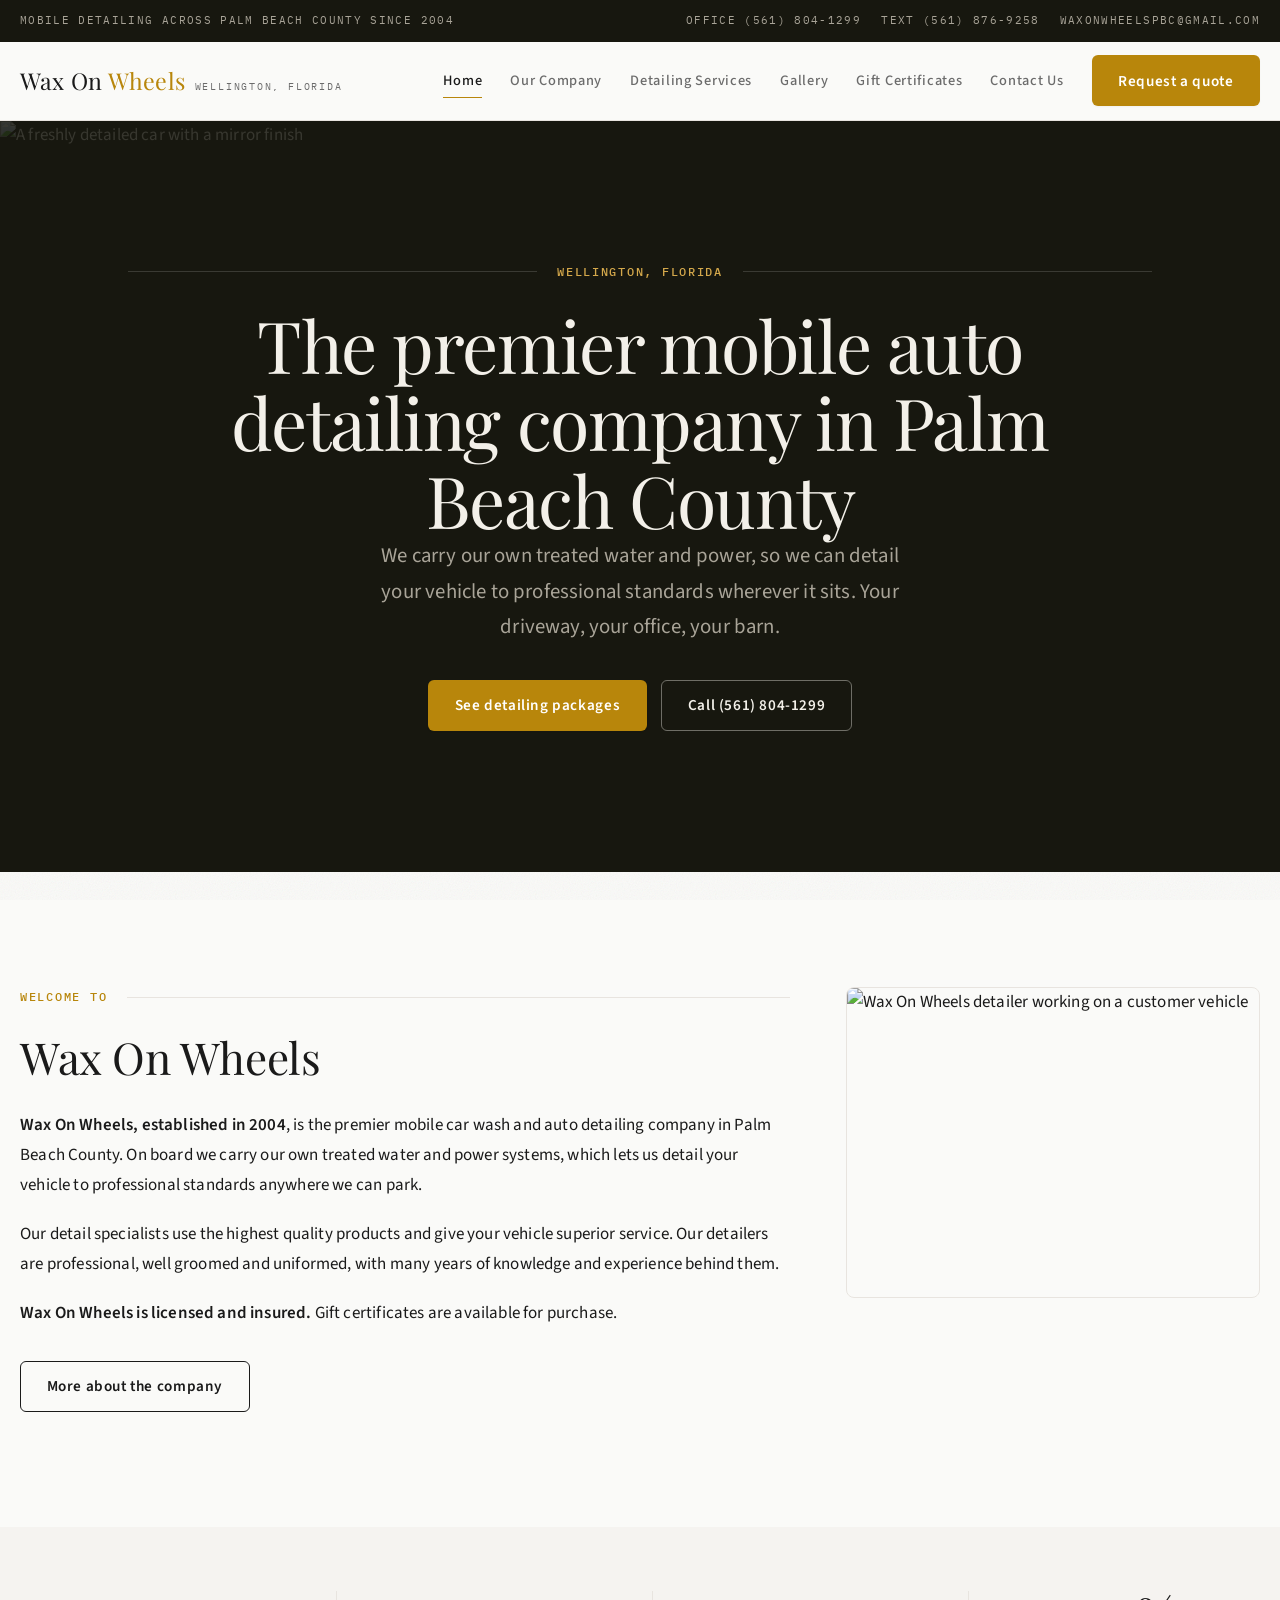
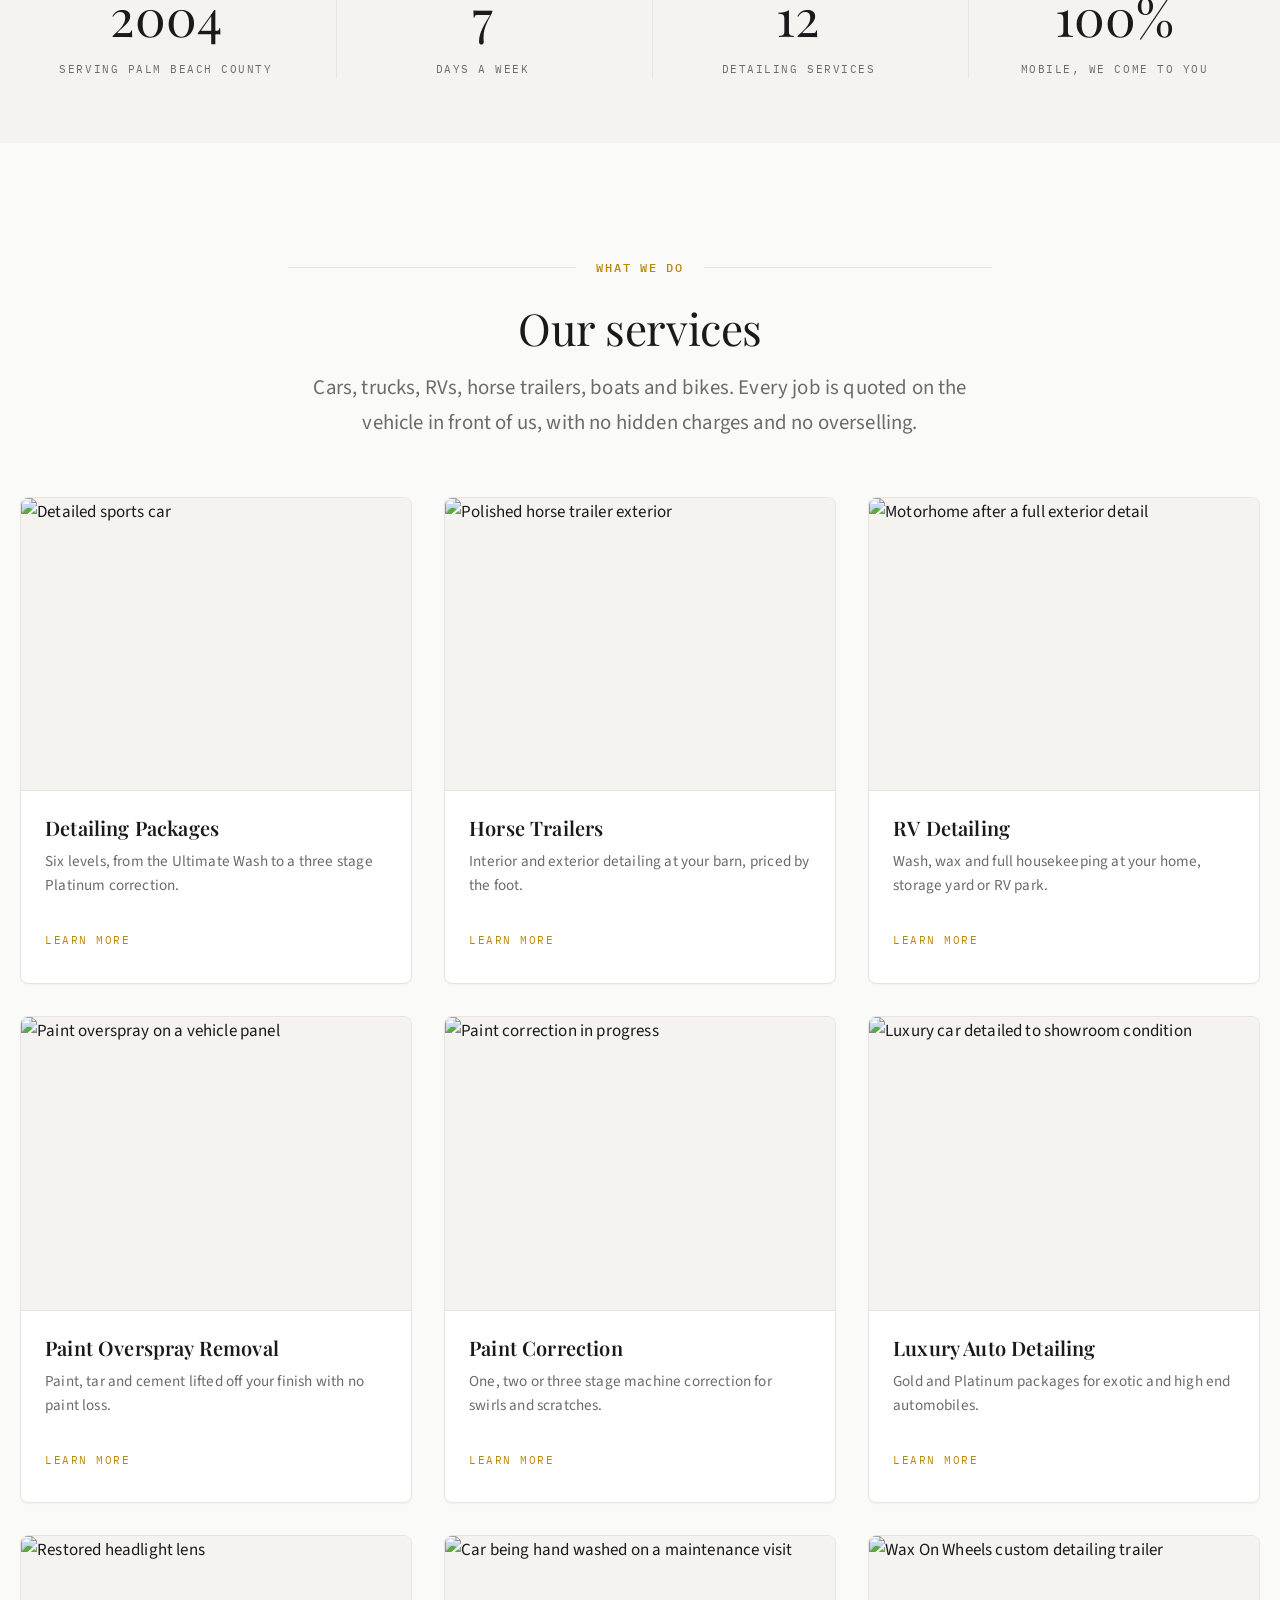
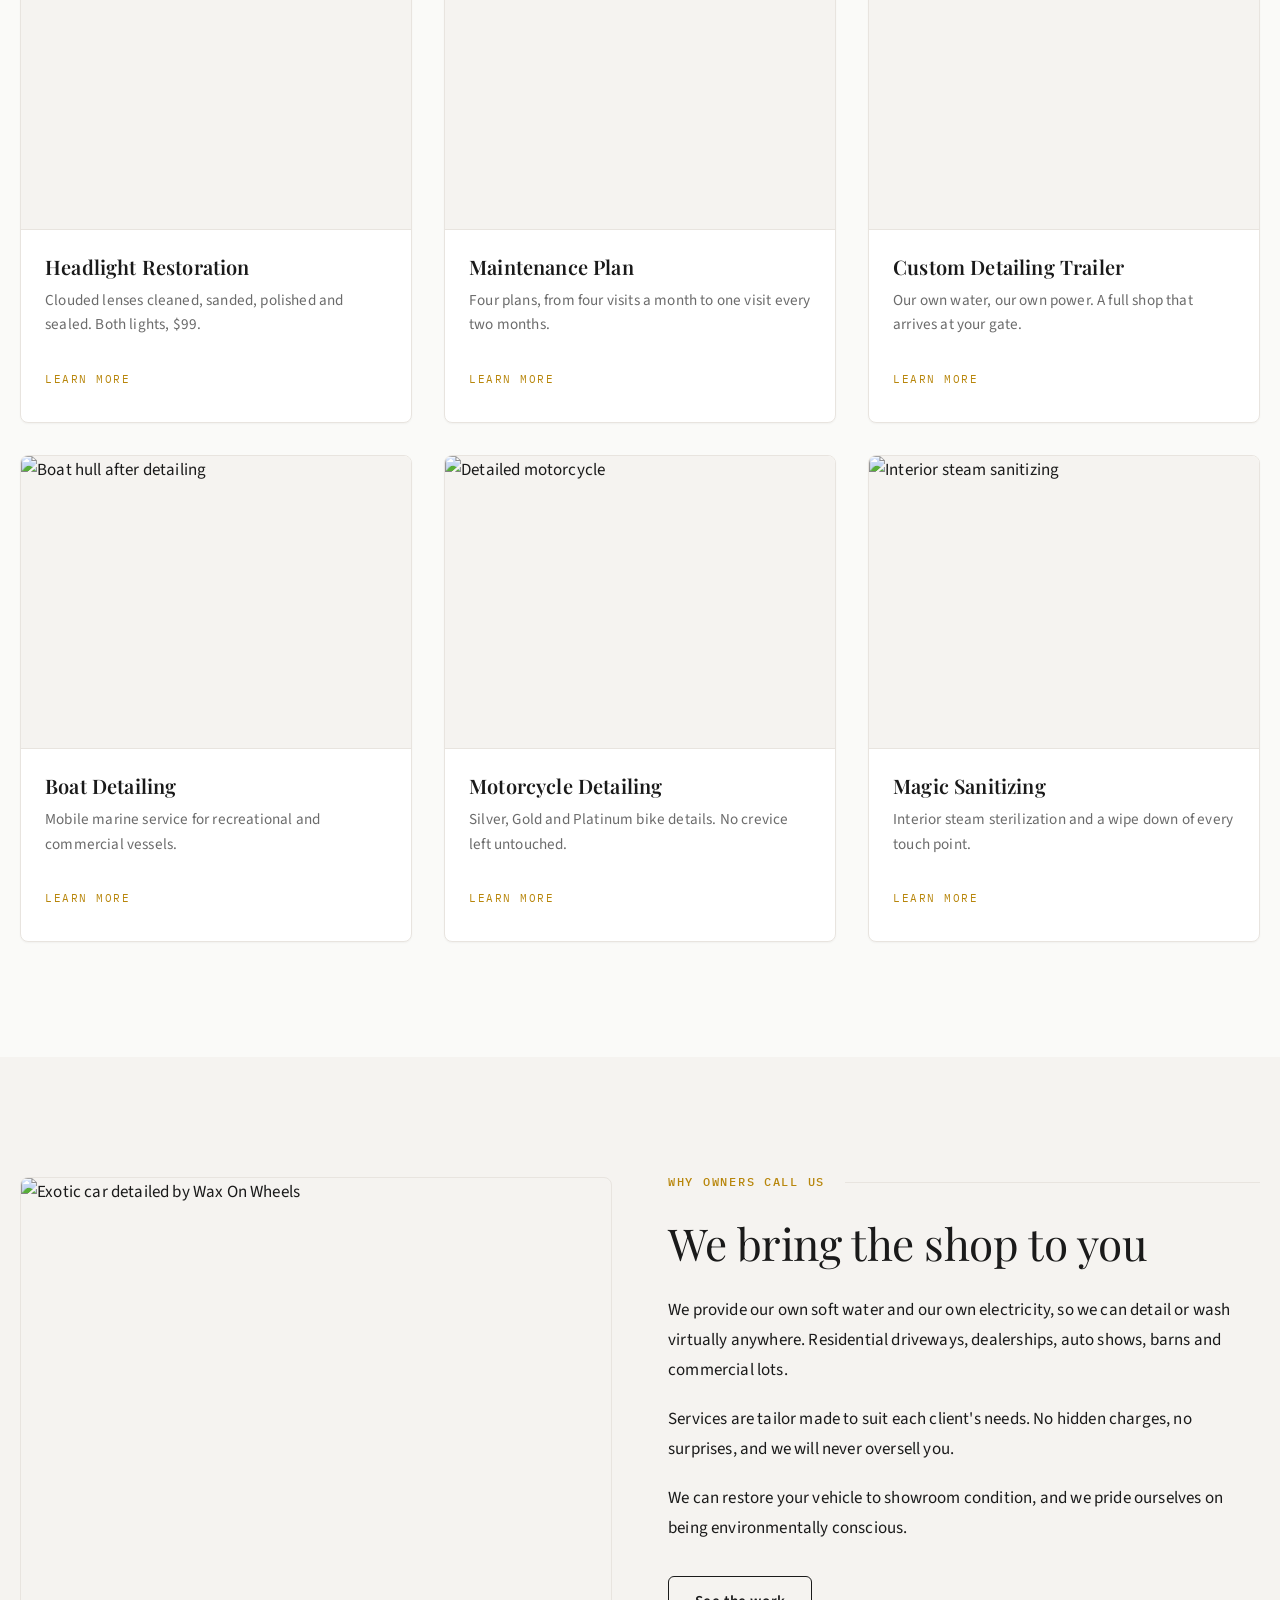
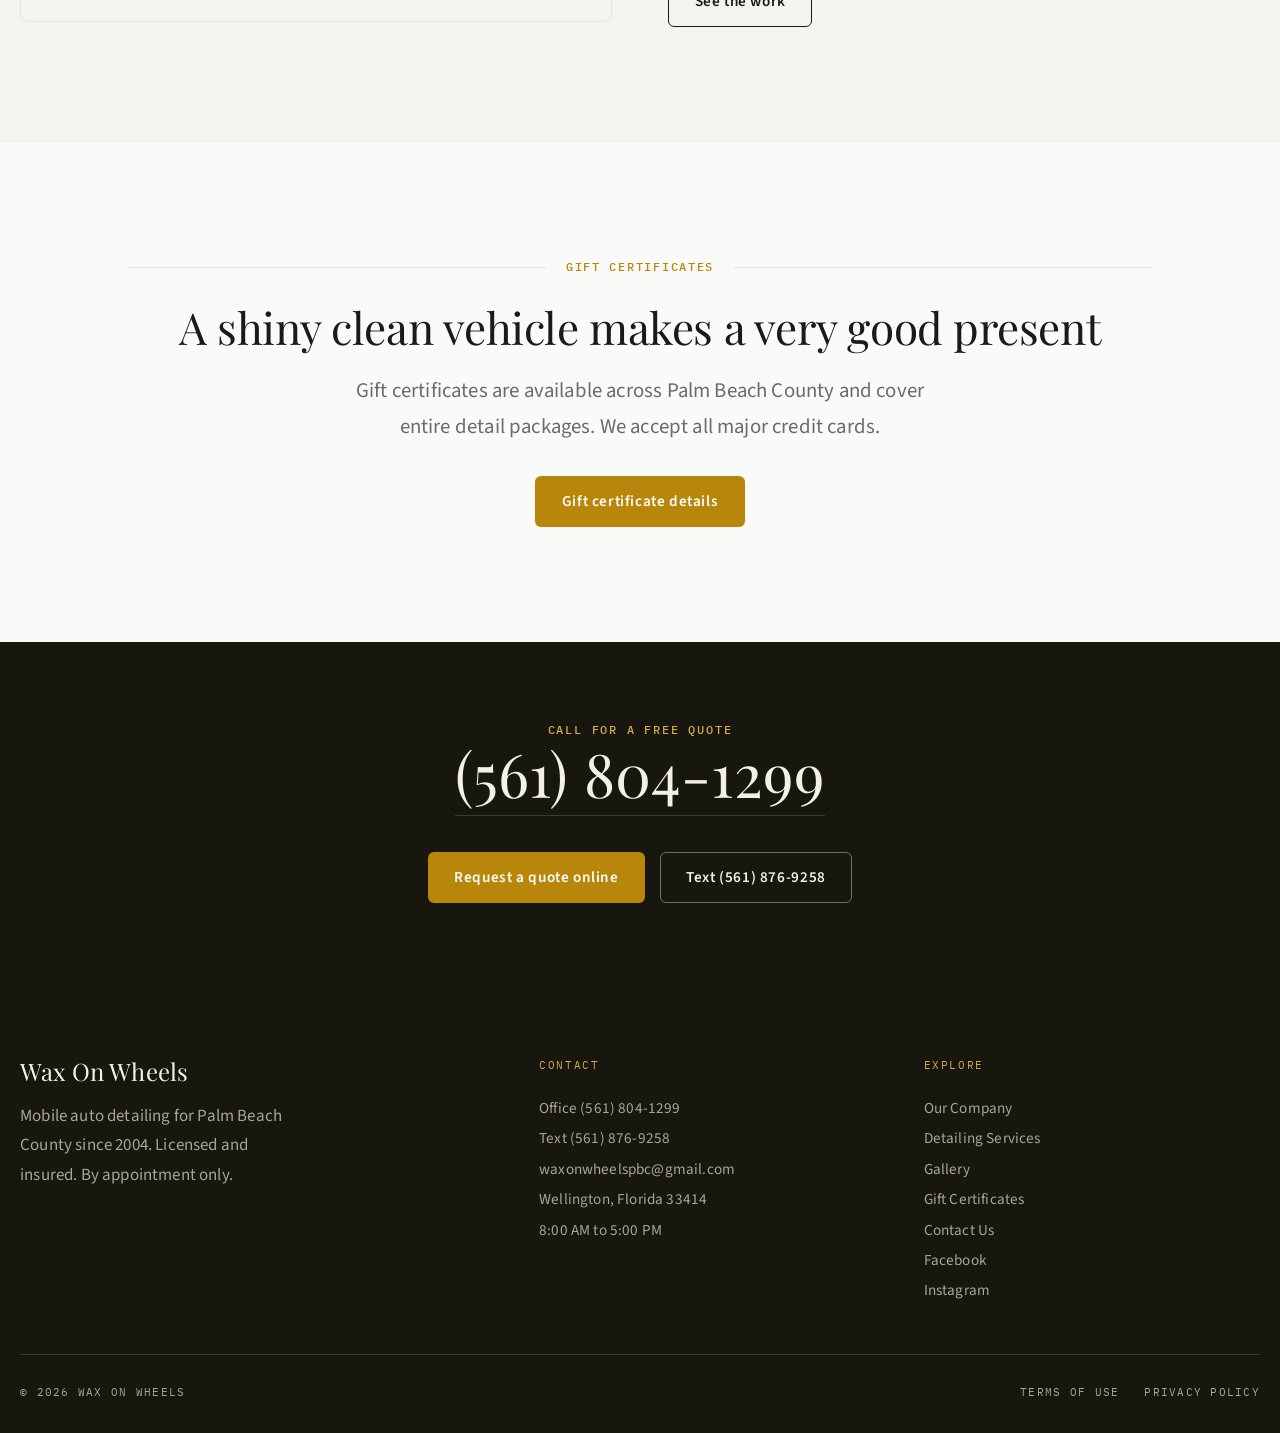
==== index.html @ 084dde91 "Add Wax On Wheels site and GitHub Pages deployment Unpack the six-page static site and wire it up to" ====
<!DOCTYPE html>
<html lang="en">
<head>
<meta charset="utf-8">
<meta name="viewport" content="width=device-width, initial-scale=1, viewport-fit=cover">
<meta name="theme-color" content="#17170F">
<title>Wax On Wheels — Mobile Auto Detailing in Palm Beach County</title>
<meta name="description" content="Wax On Wheels is the premier mobile car wash and auto detailing company in Palm Beach County. We come to your home, office or barn in Wellington, Lake Worth, West Palm Beach and Boynton Beach. Licensed and insured since 2004.">
<meta property="og:title" content="Wax On Wheels — Mobile Auto Detailing in Palm Beach County">
<meta property="og:description" content="Wax On Wheels is the premier mobile car wash and auto detailing company in Palm Beach County. We come to your home, office or barn in Wellington, Lake Worth, West Palm Beach and Boynton Beach. Licensed and insured since 2004.">
<meta property="og:type" content="website">
<link rel="preconnect" href="https://fonts.googleapis.com">
<link rel="preconnect" href="https://fonts.gstatic.com" crossorigin>
<link href="https://fonts.googleapis.com/css2?family=Playfair+Display:wght@400;500;600&family=Source+Sans+3:wght@400;500;600&family=IBM+Plex+Mono:wght@400;500&display=swap" rel="stylesheet">
<link rel="stylesheet" href="assets/styles.css">
</head>
<body>

<a class="skip-link" href="#main-content">Skip to content</a>

<div class="topbar">
  <div class="shell-wide topbar__inner">
    <span class="topbar__tag">Mobile detailing across Palm Beach County since 2004</span>
    <div class="topbar__group">
      <a href="tel:5618041299">Office (561) 804-1299</a>
      <a href="tel:5618769258">Text (561) 876-9258</a>
      <a class="topbar__email" href="mailto:waxonwheelspbc@gmail.com">waxonwheelspbc@gmail.com</a>
    </div>
  </div>
</div>

<header class="masthead">
  <div class="shell-wide masthead__inner">
    <a class="wordmark" href="index.html">
      <span class="wordmark__name">Wax On <span class="wordmark__mark">Wheels</span></span>
      <span class="wordmark__since">Wellington, Florida</span>
    </a>

    <nav class="nav" aria-label="Main">
      <ul class="nav__list" id="primary-nav" data-open="false">
        <li class="nav__item" data-open="false">
          <a class="nav__link" href="index.html" aria-current="page">Home</a>
        </li>
        <li class="nav__item" data-open="false">
          <a class="nav__link" href="our-company.html">Our Company</a>
        </li>
        <li class="nav__item" data-open="false">
          <a class="nav__link" href="detailing-services.html">Detailing Services</a>
          <button class="nav__expand" type="button" aria-expanded="false" aria-label="Show Detailing Services links"></button>
          <ul class="nav__panel">
            <li><a href="detailing-services.html#packages">Detailing Packages</a></li>
            <li><a href="detailing-services.html#overspray">Paint Overspray Removal</a></li>
            <li><a href="detailing-services.html#paint-correction">Paint Correction</a></li>
            <li><a href="detailing-services.html#rv">RV Detailing</a></li>
            <li><a href="detailing-services.html#horse-trailers">Horse Trailers</a></li>
            <li><a href="detailing-services.html#headlights">Headlight Restoration</a></li>
            <li><a href="detailing-services.html#luxury">Luxury Auto Detailing</a></li>
            <li><a href="detailing-services.html#maintenance">Maintenance Plan</a></li>
            <li><a href="detailing-services.html#trailer">Custom Detailing Trailer</a></li>
            <li><a href="detailing-services.html#boats">Boat Detailing</a></li>
            <li><a href="detailing-services.html#motorcycles">Motorcycle Detailing</a></li>
            <li><a href="detailing-services.html#sanitizing">Magic Sanitizing</a></li>
          </ul>
        </li>
        <li class="nav__item" data-open="false">
          <a class="nav__link" href="gallery.html">Gallery</a>
          <button class="nav__expand" type="button" aria-expanded="false" aria-label="Show Gallery links"></button>
          <ul class="nav__panel">
            <li><a href="gallery.html#main">Main Gallery</a></li>
            <li><a href="gallery.html#before-after">Before and After</a></li>
          </ul>
        </li>
        <li class="nav__item" data-open="false">
          <a class="nav__link" href="gift-certificates.html">Gift Certificates</a>
        </li>
        <li class="nav__item" data-open="false">
          <a class="nav__link" href="contact.html">Contact Us</a>
        </li>
        <li class="nav__item nav__item--cta">
          <a class="btn btn--primary" href="contact.html">Request a quote</a>
        </li>
      </ul>
      <a class="btn btn--primary nav__quote" href="contact.html">Request a quote</a>
      <a class="btn btn--primary nav__call" href="tel:5618041299">Call</a>
    </nav>

    <button class="nav-toggle" type="button" aria-expanded="false" aria-controls="primary-nav" aria-label="Open menu"><span></span></button>
  </div>
</header>

<main id="main-content">


  <!-- Hero ---------------------------------------------------------------- -->
  <section class="hero">
    <div class="hero__media">
      <img src="https://waxonwheels.com/wp-content/uploads/2019/11/header.jpg" alt="A freshly detailed car with a mirror finish" width="1600" height="465">
    </div>
    <div class="shell hero__inner">
      <div class="rule-label"><span>Wellington, Florida</span></div>
      <h1>The premier mobile auto detailing company in Palm Beach County</h1>
      <p class="lede">We carry our own treated water and power, so we can detail your vehicle to professional standards wherever it sits. Your driveway, your office, your barn.</p>
      <div class="btn-row">
        <a class="btn btn--primary" href="detailing-services.html">See detailing packages</a>
        <a class="btn btn--on-ink" href="tel:5618041299">Call (561) 804-1299</a>
      </div>
    </div>
  </section>

  <!-- Welcome ------------------------------------------------------------- -->
  <section class="section">
    <div class="shell-wide">
      <div class="grid grid--split">
        <div>
          <div class="rule-label rule-label--start"><span>Welcome to</span></div>
          <h2>Wax On Wheels</h2>
          <div class="stack" style="margin-top:1.75rem;">
            <p><strong>Wax On Wheels, established in 2004</strong>, is the premier mobile car wash and auto detailing company in Palm Beach County. On board we carry our own treated water and power systems, which lets us detail your vehicle to professional standards anywhere we can park.</p>
            <p>Our detail specialists use the highest quality products and give your vehicle superior service. Our detailers are professional, well groomed and uniformed, with many years of knowledge and experience behind them.</p>
            <p><strong>Wax On Wheels is licensed and insured.</strong> Gift certificates are available for purchase.</p>
          </div>
          <div class="btn-row" style="margin-top:2rem;">
            <a class="btn btn--outline" href="our-company.html">More about the company</a>
          </div>
        </div>
        <div class="service__figure">
          <img src="https://waxonwheels.com/wp-content/uploads/2019/11/Layer-29.jpg" alt="Wax On Wheels detailer working on a customer vehicle" loading="lazy">
        </div>
      </div>
    </div>
  </section>

  <!-- Stats --------------------------------------------------------------- -->
  <section class="section--tight section--muted" style="padding-block:clamp(2.75rem,5vw,4rem);">
    <div class="shell-wide">
      <div class="stats">
        <div class="stat">
          <span class="stat__figure">2004</span>
          <span class="stat__label">Serving Palm Beach County</span>
        </div>
        <div class="stat">
          <span class="stat__figure">7</span>
          <span class="stat__label">Days a week</span>
        </div>
        <div class="stat">
          <span class="stat__figure">12</span>
          <span class="stat__label">Detailing services</span>
        </div>
        <div class="stat">
          <span class="stat__figure">100%</span>
          <span class="stat__label">Mobile, we come to you</span>
        </div>
      </div>
    </div>
  </section>

  <!-- Services ------------------------------------------------------------ -->
  <section class="section">
    <div class="shell-wide">
      <div class="center" style="max-width:44rem;margin-inline:auto;">
        <div class="rule-label"><span>What we do</span></div>
        <h2>Our services</h2>
        <p class="lede" style="margin-top:1rem;">Cars, trucks, RVs, horse trailers, boats and bikes. Every job is quoted on the vehicle in front of us, with no hidden charges and no overselling.</p>
      </div>

      <div class="grid grid--3" style="margin-top:3.5rem;">

        <a class="tile" href="detailing-services.html#packages">
          <div class="tile__figure"><img src="https://waxonwheels.com/wp-content/uploads/2019/11/nicecar.jpg" alt="Detailed sports car" loading="lazy"></div>
          <div class="tile__body">
            <h3 class="tile__title">Detailing Packages</h3>
            <p class="tile__note">Six levels, from the Ultimate Wash to a three stage Platinum correction.</p>
            <span class="tile__more">Learn more</span>
          </div>
        </a>

        <a class="tile" href="detailing-services.html#horse-trailers">
          <div class="tile__figure"><img src="https://waxonwheels.com/wp-content/uploads/2019/11/horse_trailer_exterior.jpg" alt="Polished horse trailer exterior" loading="lazy"></div>
          <div class="tile__body">
            <h3 class="tile__title">Horse Trailers</h3>
            <p class="tile__note">Interior and exterior detailing at your barn, priced by the foot.</p>
            <span class="tile__more">Learn more</span>
          </div>
        </a>

        <a class="tile" href="detailing-services.html#rv">
          <div class="tile__figure"><img src="https://waxonwheels.com/wp-content/uploads/2019/11/rv1.jpg" alt="Motorhome after a full exterior detail" loading="lazy"></div>
          <div class="tile__body">
            <h3 class="tile__title">RV Detailing</h3>
            <p class="tile__note">Wash, wax and full housekeeping at your home, storage yard or RV park.</p>
            <span class="tile__more">Learn more</span>
          </div>
        </a>

        <a class="tile" href="detailing-services.html#overspray">
          <div class="tile__figure"><img src="https://waxonwheels.com/wp-content/uploads/2019/11/painttt.jpg" alt="Paint overspray on a vehicle panel" loading="lazy"></div>
          <div class="tile__body">
            <h3 class="tile__title">Paint Overspray Removal</h3>
            <p class="tile__note">Paint, tar and cement lifted off your finish with no paint loss.</p>
            <span class="tile__more">Learn more</span>
          </div>
        </a>

        <a class="tile" href="detailing-services.html#paint-correction">
          <div class="tile__figure"><img src="https://waxonwheels.com/wp-content/uploads/2020/02/bee.jpg" alt="Paint correction in progress" loading="lazy"></div>
          <div class="tile__body">
            <h3 class="tile__title">Paint Correction</h3>
            <p class="tile__note">One, two or three stage machine correction for swirls and scratches.</p>
            <span class="tile__more">Learn more</span>
          </div>
        </a>

        <a class="tile" href="detailing-services.html#luxury">
          <div class="tile__figure"><img src="https://waxonwheels.com/wp-content/uploads/2020/02/IMG_1647.jpg" alt="Luxury car detailed to showroom condition" loading="lazy"></div>
          <div class="tile__body">
            <h3 class="tile__title">Luxury Auto Detailing</h3>
            <p class="tile__note">Gold and Platinum packages for exotic and high end automobiles.</p>
            <span class="tile__more">Learn more</span>
          </div>
        </a>

        <a class="tile" href="detailing-services.html#headlights">
          <div class="tile__figure"><img src="https://waxonwheels.com/wp-content/uploads/2019/11/shutterstock_1225914733.jpg" alt="Restored headlight lens" loading="lazy"></div>
          <div class="tile__body">
            <h3 class="tile__title">Headlight Restoration</h3>
            <p class="tile__note">Clouded lenses cleaned, sanded, polished and sealed. Both lights, $99.</p>
            <span class="tile__more">Learn more</span>
          </div>
        </a>

        <a class="tile" href="detailing-services.html#maintenance">
          <div class="tile__figure"><img src="https://waxonwheels.com/wp-content/uploads/2019/11/shutterstock_214795564.jpg" alt="Car being hand washed on a maintenance visit" loading="lazy"></div>
          <div class="tile__body">
            <h3 class="tile__title">Maintenance Plan</h3>
            <p class="tile__note">Four plans, from four visits a month to one visit every two months.</p>
            <span class="tile__more">Learn more</span>
          </div>
        </a>

        <a class="tile" href="detailing-services.html#trailer">
          <div class="tile__figure"><img src="https://waxonwheels.com/wp-content/uploads/2020/02/trailer.jpg" alt="Wax On Wheels custom detailing trailer" loading="lazy"></div>
          <div class="tile__body">
            <h3 class="tile__title">Custom Detailing Trailer</h3>
            <p class="tile__note">Our own water, our own power. A full shop that arrives at your gate.</p>
            <span class="tile__more">Learn more</span>
          </div>
        </a>

        <a class="tile" href="detailing-services.html#boats">
          <div class="tile__figure"><img src="https://waxonwheels.com/wp-content/uploads/2020/05/boats-cover.jpg" alt="Boat hull after detailing" loading="lazy"></div>
          <div class="tile__body">
            <h3 class="tile__title">Boat Detailing</h3>
            <p class="tile__note">Mobile marine service for recreational and commercial vessels.</p>
            <span class="tile__more">Learn more</span>
          </div>
        </a>

        <a class="tile" href="detailing-services.html#motorcycles">
          <div class="tile__figure"><img src="https://waxonwheels.com/wp-content/uploads/2020/05/moto-cover.jpg" alt="Detailed motorcycle" loading="lazy"></div>
          <div class="tile__body">
            <h3 class="tile__title">Motorcycle Detailing</h3>
            <p class="tile__note">Silver, Gold and Platinum bike details. No crevice left untouched.</p>
            <span class="tile__more">Learn more</span>
          </div>
        </a>

        <a class="tile" href="detailing-services.html#sanitizing">
          <div class="tile__figure"><img src="https://waxonwheels.com/wp-content/uploads/2020/05/sanitize.jpg" alt="Interior steam sanitizing" loading="lazy"></div>
          <div class="tile__body">
            <h3 class="tile__title">Magic Sanitizing</h3>
            <p class="tile__note">Interior steam sterilization and a wipe down of every touch point.</p>
            <span class="tile__more">Learn more</span>
          </div>
        </a>

      </div>
    </div>
  </section>

  <!-- Difference ---------------------------------------------------------- -->
  <section class="section section--muted">
    <div class="shell-wide">
      <div class="grid grid--split-even">
        <div class="service__figure">
          <img src="https://waxonwheels.com/wp-content/uploads/2019/11/white-lambo1.jpg" alt="Exotic car detailed by Wax On Wheels" loading="lazy">
        </div>
        <div>
          <div class="rule-label rule-label--start"><span>Why owners call us</span></div>
          <h2>We bring the shop to you</h2>
          <div class="stack" style="margin-top:1.75rem;">
            <p>We provide our own soft water and our own electricity, so we can detail or wash virtually anywhere. Residential driveways, dealerships, auto shows, barns and commercial lots.</p>
            <p>Services are tailor made to suit each client's needs. No hidden charges, no surprises, and we will never oversell you.</p>
            <p>We can restore your vehicle to showroom condition, and we pride ourselves on being environmentally conscious.</p>
          </div>
          <div class="btn-row" style="margin-top:2rem;">
            <a class="btn btn--outline" href="gallery.html">See the work</a>
          </div>
        </div>
      </div>
    </div>
  </section>

  <!-- Gift certificates --------------------------------------------------- -->
  <section class="section">
    <div class="shell center">
      <div class="rule-label"><span>Gift certificates</span></div>
      <h2>A shiny clean vehicle makes a very good present</h2>
      <p class="lede measure-center" style="margin-top:1.25rem;">Gift certificates are available across Palm Beach County and cover entire detail packages. We accept all major credit cards.</p>
      <div class="btn-row" style="margin-top:2rem;">
        <a class="btn btn--primary" href="gift-certificates.html">Gift certificate details</a>
      </div>
    </div>
  </section>

  <!-- Call band ----------------------------------------------------------- -->
  <section class="section--tight section--ink">
    <div class="shell callband">
      <p class="eyebrow" style="color:var(--accent-secondary);">Call for a free quote</p>
      <a class="callband__number" href="tel:5618041299">(561) 804-1299</a>
      <div class="btn-row" style="justify-content:center;margin-top:2.25rem;">
        <a class="btn btn--primary" href="contact.html">Request a quote online</a>
        <a class="btn btn--on-ink" href="sms:5618769258">Text (561) 876-9258</a>
      </div>
    </div>
  </section>

</main>

<footer class="footer">
  <div class="shell-wide">
    <div class="footer__grid">
      <div>
        <h3>Wax On Wheels</h3>
        <p style="margin-top:0.9rem;max-width:34ch;">Mobile auto detailing for Palm Beach County since 2004. Licensed and insured. By appointment only.</p>
      </div>
      <div>
        <p class="footer__heading">Contact</p>
        <ul class="footer__list">
          <li><a href="tel:5618041299">Office (561) 804-1299</a></li>
          <li><a href="tel:5618769258">Text (561) 876-9258</a></li>
          <li><a href="mailto:waxonwheelspbc@gmail.com">waxonwheelspbc@gmail.com</a></li>
          <li>Wellington, Florida 33414</li>
          <li>8:00 AM to 5:00 PM</li>
        </ul>
      </div>
      <div>
        <p class="footer__heading">Explore</p>
        <ul class="footer__list">
          <li><a href="our-company.html">Our Company</a></li>
          <li><a href="detailing-services.html">Detailing Services</a></li>
          <li><a href="gallery.html">Gallery</a></li>
          <li><a href="gift-certificates.html">Gift Certificates</a></li>
          <li><a href="contact.html">Contact Us</a></li>
          <li><a href="https://www.facebook.com/WaxOnWheelsPBC">Facebook</a></li>
          <li><a href="https://www.instagram.com/Wax_On_Wheels/">Instagram</a></li>
        </ul>
      </div>
    </div>
    <div class="footer__bottom">
      <span>&copy; 2026 Wax On Wheels</span>
      <span><a href="#">Terms of Use</a> &nbsp; <a href="#">Privacy Policy</a></span>
    </div>
  </div>
</footer>

<!-- Sticky call bar. Phone only, appears once the hero has scrolled past. -->
<div class="callbar" data-visible="false">
  <a class="callbar__action callbar__action--primary" href="tel:5618041299">Call now</a>
  <a class="callbar__action" href="sms:5618769258">Text</a>
  <a class="callbar__action" href="contact.html">Quote</a>
</div>

<script src="assets/site.js"></script>
</body>
</html>
---- assets/styles.css ----
/* ==========================================================================
   Wax On Wheels — Design System
   Editorial serif system. All visual decisions live in the tokens below.
   To rebrand, change the token values only. Nothing else should hardcode color.
   ========================================================================== */

:root {
  /* Surface */
  --background:        #FAFAF8;
  --muted:             #F5F3F0;
  --card:              #FFFFFF;
  --ink:               #17170F;  /* deep surface: hero, footer, quote blocks */
  --ink-soft:          #24241B;

  /* Text */
  --foreground:        #1A1A1A;
  --muted-foreground:  #6B6B6B;
  --on-ink:            #F3F0E9;
  --on-ink-muted:      #A9A498;

  /* Accent — burnished wax gold. Single source of truth for the brand color. */
  --accent:            #B8860B;
  --accent-secondary:  #D4A84B;
  --accent-foreground: #FFFFFF;
  --accent-muted:      rgba(184, 134, 11, 0.06);

  /* Lines */
  --border:            #E8E4DF;
  --border-hover:      #D8D2C9;
  --border-on-ink:     rgba(243, 240, 233, 0.16);

  /* Elevation */
  --shadow-sm: 0 1px 2px rgba(26, 26, 26, 0.04);
  --shadow-md: 0 4px 12px rgba(26, 26, 26, 0.06);
  --shadow-lg: 0 8px 24px rgba(26, 26, 26, 0.08);

  /* Type */
  --font-display: "Playfair Display", Georgia, "Times New Roman", serif;
  --font-body:    "Source Sans 3", system-ui, -apple-system, sans-serif;
  --font-mono:    "IBM Plex Mono", ui-monospace, monospace;

  /* Rhythm */
  --radius:     6px;
  --radius-lg:  8px;
  --shell:      64rem;   /* reading column */
  --shell-wide: 78rem;   /* grids and galleries */
  --section:    clamp(4.5rem, 9vw, 11rem);
}

/* --------------------------------------------------------------------------
   Reset
   -------------------------------------------------------------------------- */

*, *::before, *::after { box-sizing: border-box; }

html { -webkit-text-size-adjust: 100%; scroll-behavior: smooth; }

body {
  margin: 0;
  background: var(--background);
  color: var(--foreground);
  font-family: var(--font-body);
  font-size: 1.0625rem;
  line-height: 1.75;
  letter-spacing: 0.01em;
  -webkit-font-smoothing: antialiased;
  -webkit-tap-highlight-color: rgba(184, 134, 11, 0.15);
  overflow-wrap: break-word;
  overflow-x: hidden;
}

/* Long unbroken strings (emails, phone numbers) must never widen the page. */
h1, h2, h3, h4, p, li, a, td { overflow-wrap: break-word; }

img { max-width: 100%; height: auto; display: block; }
button { font: inherit; color: inherit; }

/* Paper grain — tactile, print-like quality across the whole page. */
body::before {
  content: "";
  position: fixed;
  inset: 0;
  z-index: 0;
  pointer-events: none;
  opacity: 0.28;
  background-image: url("data:image/svg+xml,%3Csvg xmlns='http://www.w3.org/2000/svg' width='180' height='180'%3E%3Cfilter id='n'%3E%3CfeTurbulence type='fractalNoise' baseFrequency='0.85' numOctaves='3'/%3E%3C/filter%3E%3Crect width='180' height='180' filter='url(%23n)' opacity='0.32'/%3E%3C/svg%3E");
}

body > * { position: relative; z-index: 1; }

::selection { background: var(--accent); color: var(--accent-foreground); }

:focus-visible {
  outline: 2px solid var(--accent);
  outline-offset: 3px;
  border-radius: 2px;
}

/* --------------------------------------------------------------------------
   Typography
   -------------------------------------------------------------------------- */

h1, h2, h3, h4 {
  font-family: var(--font-display);
  font-weight: 400;
  margin: 0;
  color: var(--foreground);
}

h1 { font-size: clamp(2.5rem, 5.6vw, 4.5rem); line-height: 1.08; letter-spacing: -0.02em; }
h2 { font-size: clamp(1.9rem, 3.6vw, 2.75rem); line-height: 1.18; letter-spacing: -0.01em; }
h3 { font-size: clamp(1.35rem, 2vw, 1.6rem); line-height: 1.28; }
h4 { font-size: 1.2rem; line-height: 1.3; font-weight: 600; }

p { margin: 0 0 1.15em; }
p:last-child { margin-bottom: 0; }

a { color: var(--accent); text-decoration-thickness: 1px; text-underline-offset: 3px; }
a:hover { color: var(--accent-secondary); }

strong { font-weight: 600; }

.lede {
  font-size: clamp(1.1rem, 1.7vw, 1.3rem);
  line-height: 1.7;
  color: var(--muted-foreground);
}

.eyebrow {
  font-family: var(--font-mono);
  font-size: 0.75rem;
  font-weight: 500;
  letter-spacing: 0.15em;
  text-transform: uppercase;
  color: var(--accent);
  margin: 0;
}

/* Rule-flanked section label. The structural signature of this system. */
.rule-label {
  display: flex;
  align-items: center;
  gap: 1.25rem;
  margin-bottom: 1.5rem;
}
.rule-label::before,
.rule-label::after {
  content: "";
  height: 1px;
  flex: 1;
  background: var(--border);
}
.rule-label span {
  font-family: var(--font-mono);
  font-size: 0.72rem;
  font-weight: 500;
  letter-spacing: 0.15em;
  text-transform: uppercase;
  color: var(--accent);
  white-space: nowrap;
}
.rule-label--start::before { display: none; }

.divider { height: 1px; background: var(--border); border: 0; margin: 0; }

/* --------------------------------------------------------------------------
   Layout
   -------------------------------------------------------------------------- */

.shell { width: min(100% - 2.5rem, var(--shell)); margin-inline: auto; }
.shell-wide { width: min(100% - 2.5rem, var(--shell-wide)); margin-inline: auto; }

.section { padding-block: var(--section); }
.section--tight { padding-block: clamp(3rem, 6vw, 5.5rem); }
.section--muted { background: var(--muted); }
.section--ink { background: var(--ink); color: var(--on-ink); }
.section--ink h2, .section--ink h3 { color: var(--on-ink); }
.section--ink .lede { color: var(--on-ink-muted); }

.center { text-align: center; }
.center .rule-label { justify-content: center; }

.stack > * + * { margin-top: 1.15rem; }
.measure { max-width: 62ch; }
.measure-center { max-width: 62ch; margin-inline: auto; }

/* --------------------------------------------------------------------------
   Buttons
   -------------------------------------------------------------------------- */

.btn {
  display: inline-flex;
  align-items: center;
  justify-content: center;
  min-height: 44px;
  padding: 0.7rem 1.6rem;
  border-radius: var(--radius);
  border: 1px solid transparent;
  font-family: var(--font-body);
  font-size: 0.95rem;
  font-weight: 600;
  letter-spacing: 0.04em;
  text-decoration: none;
  cursor: pointer;
  touch-action: manipulation;
  transition: background-color 200ms ease-out, border-color 200ms ease-out,
              color 200ms ease-out, box-shadow 200ms ease-out, transform 200ms ease-out;
}

.btn--primary {
  background: var(--accent);
  color: var(--accent-foreground);
  box-shadow: var(--shadow-sm);
}
.btn--primary:hover {
  background: var(--accent-secondary);
  color: var(--accent-foreground);
  box-shadow: 0 6px 16px rgba(184, 134, 11, 0.24);
  transform: translateY(-2px);
}
.btn--primary:active { transform: translateY(0); }

.btn--outline {
  background: transparent;
  border-color: var(--foreground);
  color: var(--foreground);
}
.btn--outline:hover {
  background: var(--muted);
  border-color: var(--accent);
  color: var(--accent);
}

.btn--on-ink {
  background: transparent;
  border-color: rgba(243, 240, 233, 0.4);
  color: var(--on-ink);
}
.btn--on-ink:hover {
  background: rgba(243, 240, 233, 0.08);
  border-color: var(--accent-secondary);
  color: var(--accent-secondary);
}

.btn-row { display: flex; flex-wrap: wrap; gap: 0.9rem; }
.center .btn-row { justify-content: center; }

/* --------------------------------------------------------------------------
   Header
   -------------------------------------------------------------------------- */

.topbar {
  background: var(--ink);
  color: var(--on-ink-muted);
  font-family: var(--font-mono);
  font-size: 0.7rem;
  letter-spacing: 0.12em;
  text-transform: uppercase;
}
.topbar__inner {
  display: flex;
  flex-wrap: wrap;
  align-items: center;
  justify-content: space-between;
  gap: 0.75rem 1.5rem;
  padding-block: 0.7rem;
}
.topbar a { color: var(--on-ink-muted); text-decoration: none; }
.topbar a:hover { color: var(--accent-secondary); }
.topbar__group { display: flex; flex-wrap: wrap; gap: 1.25rem; }

.masthead {
  position: sticky;
  top: 0;
  z-index: 60;
  background: rgba(250, 250, 248, 0.94);
  backdrop-filter: saturate(140%) blur(8px);
  border-bottom: 1px solid var(--border);
}
.masthead__inner {
  display: flex;
  align-items: center;
  justify-content: space-between;
  gap: 1.5rem;
  min-height: 78px;
}

.wordmark { display: flex; align-items: baseline; gap: 0.6rem; text-decoration: none; }
.wordmark__name {
  font-family: var(--font-display);
  font-size: clamp(1.15rem, 2vw, 1.45rem);
  letter-spacing: 0.01em;
  color: var(--foreground);
  white-space: nowrap;
}
.wordmark__mark { color: var(--accent); }
.wordmark__since {
  font-family: var(--font-mono);
  font-size: 0.62rem;
  letter-spacing: 0.18em;
  text-transform: uppercase;
  color: var(--muted-foreground);
  white-space: nowrap;
}

.nav { display: flex; align-items: center; gap: 1.75rem; }
.nav__list { display: flex; align-items: center; gap: 1.75rem; list-style: none; margin: 0; padding: 0; }
.nav__link {
  font-size: 0.9rem;
  font-weight: 500;
  letter-spacing: 0.05em;
  color: var(--muted-foreground);
  text-decoration: none;
  padding-block: 0.4rem;
  border-bottom: 1px solid transparent;
  transition: color 200ms ease-out, border-color 200ms ease-out;
  white-space: nowrap;
}
.nav__link:hover { color: var(--foreground); border-bottom-color: var(--accent); }
.nav__link[aria-current="page"] { color: var(--foreground); border-bottom-color: var(--accent); }

.nav__item { position: relative; }
.nav__panel {
  position: absolute;
  top: calc(100% + 0.6rem);
  left: -1rem;
  min-width: 16rem;
  background: var(--card);
  border: 1px solid var(--border);
  border-top: 2px solid var(--accent);
  border-radius: var(--radius-lg);
  box-shadow: var(--shadow-lg);
  padding: 0.65rem;
  list-style: none;
  margin: 0;
  opacity: 0;
  visibility: hidden;
  transform: translateY(-4px);
  transition: opacity 200ms ease-out, transform 200ms ease-out, visibility 200ms;
}
.nav__item:hover .nav__panel,
.nav__item:focus-within .nav__panel {
  opacity: 1;
  visibility: visible;
  transform: translateY(0);
}
.nav__panel a {
  display: block;
  padding: 0.5rem 0.75rem;
  border-radius: var(--radius);
  font-size: 0.9rem;
  color: var(--muted-foreground);
  text-decoration: none;
  transition: background-color 150ms ease-out, color 150ms ease-out;
}
.nav__panel a:hover { background: var(--muted); color: var(--accent); }

.nav-toggle {
  display: none;
  width: 44px;
  height: 44px;
  align-items: center;
  justify-content: center;
  background: transparent;
  border: 1px solid var(--border);
  border-radius: var(--radius);
  cursor: pointer;
  touch-action: manipulation;
}
.nav-toggle span { display: block; width: 18px; height: 1px; background: var(--foreground); position: relative; }
.nav-toggle span::before,
.nav-toggle span::after { content: ""; position: absolute; left: 0; width: 18px; height: 1px; background: var(--foreground); }
.nav-toggle span::before { top: -6px; }
.nav-toggle span::after  { top: 6px; }

/* --------------------------------------------------------------------------
   Hero
   -------------------------------------------------------------------------- */

.hero {
  position: relative;
  background: var(--ink);
  color: var(--on-ink);
  overflow: hidden;
  isolation: isolate;
}
.hero__media {
  position: absolute;
  inset: 0;
  z-index: -2;
}
.hero__media img { width: 100%; height: 100%; object-fit: cover; }
.hero::after {
  content: "";
  position: absolute;
  inset: 0;
  z-index: -1;
  background: linear-gradient(180deg, rgba(23,23,15,0.86) 0%, rgba(23,23,15,0.74) 45%, rgba(23,23,15,0.94) 100%);
}
.hero__inner { padding-block: clamp(5rem, 11vw, 10rem); text-align: center; }
.hero h1 { color: var(--on-ink); max-width: 20ch; margin-inline: auto; }
.hero .lede { color: var(--on-ink-muted); max-width: 56ch; margin-inline: auto; }
.hero .rule-label { justify-content: center; }
.hero .rule-label::before, .hero .rule-label::after { background: var(--border-on-ink); }
.hero .rule-label span { color: var(--accent-secondary); }
.hero .btn-row { justify-content: center; margin-top: 2.25rem; }

.hero--page .hero__inner { padding-block: clamp(3.5rem, 8vw, 6.5rem); }
.hero--page h1 { max-width: 24ch; }

/* Ambient warmth behind light sections */
.glow {
  position: absolute;
  width: 46rem;
  height: 46rem;
  border-radius: 50%;
  background: var(--accent);
  opacity: 0.03;
  filter: blur(90px);
  pointer-events: none;
}

/* --------------------------------------------------------------------------
   Stats
   -------------------------------------------------------------------------- */

.stats {
  display: grid;
  grid-template-columns: repeat(4, 1fr);
  gap: 2rem 1.5rem;
}
.stat { text-align: center; padding-inline: 0.5rem; }
.stat + .stat { border-left: 1px solid var(--border); }
.stat__figure {
  font-family: var(--font-display);
  font-size: clamp(2.25rem, 4vw, 3.25rem);
  line-height: 1;
  color: var(--foreground);
}
.stat__label {
  display: block;
  margin-top: 0.75rem;
  font-family: var(--font-mono);
  font-size: 0.68rem;
  letter-spacing: 0.14em;
  text-transform: uppercase;
  color: var(--muted-foreground);
}

/* --------------------------------------------------------------------------
   Cards & grids
   -------------------------------------------------------------------------- */

.grid { display: grid; gap: 2rem; }
.grid--2 { grid-template-columns: repeat(2, 1fr); }
.grid--3 { grid-template-columns: repeat(3, 1fr); }
.grid--4 { grid-template-columns: repeat(4, 1fr); }
.grid--split { grid-template-columns: 1.3fr 0.7fr; gap: 3.5rem; align-items: start; }
.grid--split-even { grid-template-columns: 1fr 1fr; gap: 3.5rem; align-items: center; }

.card {
  background: var(--card);
  border: 1px solid var(--border);
  border-radius: var(--radius-lg);
  box-shadow: var(--shadow-sm);
  padding: 2rem;
  transition: box-shadow 200ms ease-out, border-color 200ms ease-out, background-color 200ms ease-out;
}
.card--accent-top { border-top: 2px solid var(--accent); }
.card--feature { background: var(--accent-muted); border-top: 2px solid var(--accent); box-shadow: var(--shadow-md); }
.card:hover { box-shadow: var(--shadow-md); border-color: var(--border-hover); }

/* Service tile: image plate + serif title + rule */
.tile {
  display: flex;
  flex-direction: column;
  background: var(--card);
  border: 1px solid var(--border);
  border-radius: var(--radius-lg);
  overflow: hidden;
  text-decoration: none;
  color: inherit;
  box-shadow: var(--shadow-sm);
  transition: box-shadow 200ms ease-out, border-color 200ms ease-out;
}
.tile:hover { box-shadow: var(--shadow-md); border-color: var(--border-hover); color: inherit; }
.tile__figure { aspect-ratio: 4 / 3; overflow: hidden; background: var(--muted); }
.tile__figure img { width: 100%; height: 100%; object-fit: cover; transition: transform 400ms ease-out; }
.tile:hover .tile__figure img { transform: scale(1.03); }
.tile__body { padding: 1.5rem 1.5rem 1.75rem; border-top: 1px solid var(--border); }
.tile__title { font-family: var(--font-display); font-size: 1.25rem; font-weight: 600; line-height: 1.3; }
.tile__note { margin-top: 0.5rem; font-size: 0.95rem; color: var(--muted-foreground); line-height: 1.6; }
.tile__more {
  display: inline-block;
  margin-top: 1rem;
  font-family: var(--font-mono);
  font-size: 0.68rem;
  letter-spacing: 0.14em;
  text-transform: uppercase;
  color: var(--accent);
  border-bottom: 1px solid transparent;
  transition: border-color 200ms ease-out;
}
.tile:hover .tile__more { border-bottom-color: var(--accent); }

/* --------------------------------------------------------------------------
   Price tables
   -------------------------------------------------------------------------- */

.package {
  display: flex;
  flex-direction: column;
  background: var(--card);
  border: 1px solid var(--border);
  border-top: 2px solid var(--border-hover);
  border-radius: var(--radius-lg);
  padding: 2rem 1.9rem 2.1rem;
  box-shadow: var(--shadow-sm);
  transition: box-shadow 200ms ease-out, border-color 200ms ease-out;
}
.package:hover { box-shadow: var(--shadow-md); }
.package--feature { background: var(--accent-muted); border-top-color: var(--accent); box-shadow: var(--shadow-md); }

.package__name {
  font-family: var(--font-display);
  font-size: 1.5rem;
  line-height: 1.2;
}
.package__tag {
  display: block;
  margin-top: 0.45rem;
  font-family: var(--font-mono);
  font-size: 0.68rem;
  letter-spacing: 0.14em;
  text-transform: uppercase;
  color: var(--muted-foreground);
}
.package__list {
  list-style: none;
  margin: 1.5rem 0 0;
  padding: 1.5rem 0 0;
  border-top: 1px solid var(--border);
  font-size: 0.96rem;
  line-height: 1.6;
  color: var(--muted-foreground);
}
.package__list li { position: relative; padding-left: 1.1rem; }
.package__list li + li { margin-top: 0.6rem; }
.package__list li::before {
  content: "";
  position: absolute;
  left: 0;
  top: 0.7em;
  width: 5px;
  height: 1px;
  background: var(--accent);
}
.package__list strong { color: var(--foreground); font-weight: 600; }

.price-rows {
  margin-top: auto;
  padding-top: 1.6rem;
  border-top: 1px solid var(--border);
  display: grid;
  gap: 0.55rem;
}
.price-row {
  display: flex;
  align-items: baseline;
  justify-content: space-between;
  gap: 1rem;
}
.price-row__type {
  font-family: var(--font-mono);
  font-size: 0.68rem;
  letter-spacing: 0.12em;
  text-transform: uppercase;
  color: var(--muted-foreground);
}
.price-row__value {
  font-family: var(--font-display);
  font-size: 1.6rem;
  line-height: 1;
  color: var(--foreground);
}
.price-solo {
  margin-top: auto;
  padding-top: 1.6rem;
  border-top: 1px solid var(--border);
  font-family: var(--font-display);
  font-size: 2.4rem;
  line-height: 1;
  color: var(--foreground);
}
.price-solo small {
  display: block;
  margin-top: 0.55rem;
  font-family: var(--font-mono);
  font-size: 0.68rem;
  letter-spacing: 0.12em;
  text-transform: uppercase;
  color: var(--muted-foreground);
}

.rate-list { list-style: none; margin: 0; padding: 0; }
.rate-list li {
  display: grid;
  grid-template-columns: 1fr auto;
  gap: 0.5rem 2rem;
  align-items: baseline;
  padding: 1.15rem 0;
  border-bottom: 1px solid var(--border);
}
.rate-list li:first-child { border-top: 1px solid var(--border); }
.rate-list__name { font-family: var(--font-display); font-size: 1.15rem; }
.rate-list__desc { grid-column: 1 / -1; font-size: 0.95rem; color: var(--muted-foreground); line-height: 1.6; margin-top: 0.35rem; }
.rate-list__price { font-family: var(--font-display); font-size: 1.35rem; color: var(--accent); white-space: nowrap; }

.note {
  font-family: var(--font-mono);
  font-size: 0.72rem;
  letter-spacing: 0.08em;
  text-transform: uppercase;
  color: var(--muted-foreground);
  line-height: 1.9;
}

/* --------------------------------------------------------------------------
   Service detail blocks
   -------------------------------------------------------------------------- */

.service { scroll-margin-top: 96px; }
.service + .service { margin-top: clamp(3.5rem, 7vw, 6rem); padding-top: clamp(3.5rem, 7vw, 6rem); border-top: 1px solid var(--border); }
.service__head { margin-bottom: 2.25rem; }
.service__figure { border-radius: var(--radius-lg); overflow: hidden; border: 1px solid var(--border); }
.service__figure img { width: 100%; aspect-ratio: 4 / 3; object-fit: cover; }

.faq { border-top: 1px solid var(--border); }
.faq__item { border-bottom: 1px solid var(--border); }
.faq__q {
  width: 100%;
  display: flex;
  align-items: center;
  justify-content: space-between;
  gap: 1.5rem;
  min-height: 44px;
  padding: 1.25rem 0;
  background: none;
  border: 0;
  text-align: left;
  font-family: var(--font-display);
  font-size: 1.1rem;
  cursor: pointer;
  touch-action: manipulation;
  transition: color 200ms ease-out;
}
.faq__q:hover { color: var(--accent); }
.faq__sign { color: var(--accent); font-family: var(--font-body); font-size: 1.4rem; line-height: 1; flex: none; }
.faq__a { padding: 0 0 1.4rem; color: var(--muted-foreground); max-width: 68ch; }
.faq__item[data-open="false"] .faq__a { display: none; }

/* --------------------------------------------------------------------------
   Gallery
   -------------------------------------------------------------------------- */

.gallery { display: grid; grid-template-columns: repeat(3, 1fr); gap: 1.25rem; }
.gallery__item {
  display: block;
  border: 1px solid var(--border);
  border-radius: var(--radius-lg);
  overflow: hidden;
  background: var(--muted);
  cursor: zoom-in;
  padding: 0;
  transition: box-shadow 200ms ease-out, border-color 200ms ease-out;
}
.gallery__item img { width: 100%; aspect-ratio: 4 / 3; object-fit: cover; transition: transform 400ms ease-out; }
.gallery__item:hover { box-shadow: var(--shadow-md); border-color: var(--border-hover); }
.gallery__item:hover img { transform: scale(1.03); }

.compare { display: grid; grid-template-columns: 1fr 1fr; gap: 1rem; }
.compare figure { margin: 0; }
.compare img {
  width: 100%;
  aspect-ratio: 4 / 3;
  object-fit: cover;
  border: 1px solid var(--border);
  border-radius: var(--radius-lg);
}
.compare figcaption {
  margin-top: 0.7rem;
  font-family: var(--font-mono);
  font-size: 0.66rem;
  letter-spacing: 0.14em;
  text-transform: uppercase;
  color: var(--muted-foreground);
}
.compare figcaption.is-after { color: var(--accent); }

.lightbox {
  position: fixed;
  inset: 0;
  z-index: 200;
  display: none;
  align-items: center;
  justify-content: center;
  padding: 2rem;
  background: rgba(23, 23, 15, 0.94);
}
.lightbox[data-open="true"] { display: flex; }
.lightbox img { max-width: min(1100px, 92vw); max-height: 86vh; object-fit: contain; border-radius: var(--radius); }
.lightbox__close {
  position: absolute;
  top: 1.25rem;
  right: 1.25rem;
  width: 44px;
  height: 44px;
  background: transparent;
  border: 1px solid var(--border-on-ink);
  border-radius: var(--radius);
  color: var(--on-ink);
  font-size: 1.2rem;
  cursor: pointer;
}
.lightbox__close:hover { border-color: var(--accent-secondary); color: var(--accent-secondary); }

/* --------------------------------------------------------------------------
   Quote / testimonial
   -------------------------------------------------------------------------- */

.pullquote { position: relative; padding-top: 2.5rem; max-width: 44ch; }
.pullquote::before {
  content: "\201C";
  position: absolute;
  top: -1.6rem;
  left: -0.4rem;
  font-family: var(--font-display);
  font-size: 6rem;
  line-height: 1;
  color: var(--accent);
  opacity: 0.55;
}
.pullquote p {
  font-family: var(--font-display);
  font-size: clamp(1.35rem, 2.4vw, 1.75rem);
  line-height: 1.45;
}
.pullquote cite {
  display: block;
  margin-top: 1.5rem;
  font-family: var(--font-mono);
  font-size: 0.7rem;
  font-style: normal;
  letter-spacing: 0.14em;
  text-transform: uppercase;
  color: var(--muted-foreground);
}

/* --------------------------------------------------------------------------
   Forms
   -------------------------------------------------------------------------- */

.field { display: block; margin-bottom: 1.25rem; }
.field__label {
  display: block;
  margin-bottom: 0.5rem;
  font-family: var(--font-mono);
  font-size: 0.68rem;
  letter-spacing: 0.14em;
  text-transform: uppercase;
  color: var(--muted-foreground);
}
.field input,
.field select,
.field textarea {
  width: 100%;
  min-height: 48px;
  padding: 0.75rem 1rem;
  background: transparent;
  border: 1px solid var(--border);
  border-radius: var(--radius);
  font-family: var(--font-body);
  font-size: 1rem;
  color: var(--foreground);
  transition: border-color 150ms ease-out, box-shadow 150ms ease-out;
}
.field textarea { min-height: 150px; resize: vertical; line-height: 1.65; }
.field input::placeholder,
.field textarea::placeholder { color: rgba(107, 107, 107, 0.6); }
.field input:hover,
.field select:hover,
.field textarea:hover { border-color: var(--border-hover); }
.field input:focus,
.field select:focus,
.field textarea:focus {
  outline: none;
  border-color: var(--accent);
  box-shadow: 0 0 0 2px var(--background), 0 0 0 4px var(--accent);
}
.field-row { display: grid; grid-template-columns: 1fr 1fr; gap: 0 1.25rem; }
.form-note { font-size: 0.88rem; color: var(--muted-foreground); margin-top: 1rem; }

/* --------------------------------------------------------------------------
   Contact details
   -------------------------------------------------------------------------- */

.contact-list { list-style: none; margin: 0; padding: 0; }
.contact-list li { padding: 1.25rem 0; border-bottom: 1px solid var(--border); }
.contact-list li:first-child { border-top: 1px solid var(--border); }
.contact-list__label {
  display: block;
  font-family: var(--font-mono);
  font-size: 0.66rem;
  letter-spacing: 0.14em;
  text-transform: uppercase;
  color: var(--muted-foreground);
  margin-bottom: 0.4rem;
}
.contact-list__value {
  font-family: var(--font-display);
  font-size: 1.35rem;
  color: var(--foreground);
  text-decoration: none;
  word-break: break-word;
}
a.contact-list__value:hover { color: var(--accent); }

/* --------------------------------------------------------------------------
   CTA band
   -------------------------------------------------------------------------- */

.callband { text-align: center; }
.callband__number {
  display: inline-block;
  font-family: var(--font-display);
  font-size: clamp(2.25rem, 5.5vw, 3.75rem);
  line-height: 1.1;
  color: var(--on-ink);
  text-decoration: none;
  border-bottom: 1px solid var(--border-on-ink);
  padding-bottom: 0.15em;
  transition: color 200ms ease-out, border-color 200ms ease-out;
}
.callband__number:hover { color: var(--accent-secondary); border-bottom-color: var(--accent-secondary); }

/* --------------------------------------------------------------------------
   Footer
   -------------------------------------------------------------------------- */

.footer { background: var(--ink); color: var(--on-ink-muted); padding-block: clamp(3.5rem, 6vw, 5rem) 2rem; }
.footer a { color: var(--on-ink-muted); text-decoration: none; }
.footer a:hover { color: var(--accent-secondary); }
.footer h3 { color: var(--on-ink); font-size: 1.5rem; }
.footer__grid { display: grid; grid-template-columns: 1.4fr 1fr 1fr; gap: 3rem; }
.footer__heading {
  font-family: var(--font-mono);
  font-size: 0.68rem;
  letter-spacing: 0.15em;
  text-transform: uppercase;
  color: var(--accent-secondary);
  margin: 0 0 1.1rem;
}
.footer__list { list-style: none; margin: 0; padding: 0; font-size: 0.95rem; line-height: 2; }
.footer__bottom {
  margin-top: 3rem;
  padding-top: 1.75rem;
  border-top: 1px solid var(--border-on-ink);
  display: flex;
  flex-wrap: wrap;
  justify-content: space-between;
  gap: 1rem;
  font-family: var(--font-mono);
  font-size: 0.66rem;
  letter-spacing: 0.12em;
  text-transform: uppercase;
}

/* --------------------------------------------------------------------------
   Responsive
   -------------------------------------------------------------------------- */

@media (max-width: 1024px) {
  .grid--3, .grid--4 { grid-template-columns: repeat(2, 1fr); }
  .grid--split, .grid--split-even { grid-template-columns: 1fr; gap: 2.5rem; }
  .footer__grid { grid-template-columns: 1fr 1fr; gap: 2.5rem; }
  .gallery { grid-template-columns: repeat(2, 1fr); }
}

@media (max-width: 900px) {
  .nav__list {
    display: none;
    position: absolute;
    top: 100%;
    left: 0;
    right: 0;
    flex-direction: column;
    align-items: stretch;
    gap: 0;
    background: var(--card);
    border-top: 1px solid var(--border);
    border-bottom: 2px solid var(--accent);
    box-shadow: var(--shadow-lg);
    padding: 0.75rem 1.25rem 1.25rem;
    max-height: 78vh;
    overflow-y: auto;
  }
  .masthead__inner { position: relative; }
  .nav__list[data-open="true"] { display: flex; }
  .nav__link { display: block; padding: 0.85rem 0; border-bottom: 1px solid var(--border); }
  .nav__link:hover { border-bottom-color: var(--border); }
  .nav__panel {
    position: static;
    opacity: 1;
    visibility: visible;
    transform: none;
    box-shadow: none;
    border: 0;
    border-left: 1px solid var(--border);
    border-radius: 0;
    padding: 0.35rem 0 0.75rem 0.9rem;
    min-width: 0;
  }
  .nav__panel a { padding: 0.55rem 0; }
  .nav-toggle { display: flex; }
}

@media (max-width: 720px) {
  .grid--2, .grid--3, .grid--4 { grid-template-columns: 1fr; }
  .stats { grid-template-columns: repeat(2, 1fr); gap: 2.25rem 1.5rem; }
  .stat:nth-child(odd) { border-left: 0; }
  .stat:nth-child(even) { border-left: 1px solid var(--border); }
  .footer__grid { grid-template-columns: 1fr; }
  .field-row { grid-template-columns: 1fr; }
  .gallery { grid-template-columns: repeat(2, 1fr); gap: 0.85rem; }
  .btn-row .btn { width: 100%; }
  .topbar__inner { justify-content: center; text-align: center; }
}

@media (max-width: 480px) {
  .card, .package { padding: 1.5rem 1.35rem; }
  .compare { grid-template-columns: 1fr; }
}

@media (prefers-reduced-motion: reduce) {
  html { scroll-behavior: auto; }
  *, *::before, *::after {
    animation-duration: 0.01ms !important;
    transition-duration: 0.01ms !important;
  }
}

@media print {
  .masthead, .topbar, .nav, .lightbox { display: none !important; }
  body::before { display: none; }
}

/* ==========================================================================
   MOBILE LAYER
   Everything below is phone and tablet behaviour. Desktop is unaffected
   except for the three new header/utility components defined first.
   ========================================================================== */

/* --- Skip link ----------------------------------------------------------- */
.skip-link {
  position: absolute;
  left: -9999px;
  top: 0;
  z-index: 300;
  background: var(--accent);
  color: var(--accent-foreground);
  padding: 0.75rem 1.25rem;
  border-radius: 0 0 var(--radius) 0;
  font-size: 0.9rem;
  text-decoration: none;
}
.skip-link:focus { left: 0; color: var(--accent-foreground); }

/* --- Header buttons ------------------------------------------------------ */
.nav__quote { display: inline-flex; }   /* desktop */
.nav__call  { display: none; }          /* phone   */
.nav__item--cta { display: none; }      /* in-menu CTA, phone only */

/* --- Submenu expander ---------------------------------------------------- */
.nav__expand { display: none; }

/* --- Sticky call bar ----------------------------------------------------- */
.callbar { display: none; }

/* ==========================================================================
   Tablet and below
   ========================================================================== */

@media (max-width: 900px) {

  /* Header: wordmark left, Call button and burger right. The primary
     action stays reachable with one thumb without opening the menu. */
  .masthead__inner { min-height: 68px; gap: 0.75rem; }
  .nav { gap: 0.6rem; margin-left: auto; }
  .nav__quote { display: none; }
  .nav__call {
    display: inline-flex;
    padding: 0.6rem 1.1rem;
    font-size: 0.88rem;
    min-height: 42px;
  }
  .nav__item--cta { display: block; padding-top: 1rem; }
  .nav__item--cta .btn { width: 100%; }

  /* Menu panel */
  .nav__list {
    left: 0;
    right: 0;
    padding: 0.5rem 1.25rem 1.5rem;
    padding-bottom: calc(1.5rem + env(safe-area-inset-bottom));
    max-height: calc(100dvh - 68px);
    overscroll-behavior: contain;
    -webkit-overflow-scrolling: touch;
  }

  /* Each row is a link plus, where there are children, a 44px expander. */
  .nav__item {
    display: flex;
    flex-wrap: wrap;
    align-items: center;
    border-bottom: 1px solid var(--border);
  }
  .nav__item--cta { border-bottom: 0; }
  .nav__item > .nav__link {
    flex: 1;
    min-width: 0;
    border-bottom: 0;
    min-height: 52px;
    display: flex;
    align-items: center;
    font-size: 1.02rem;
  }
  .nav__item > .nav__link:hover { border-bottom-color: transparent; }
  .nav__link[aria-current="page"] { color: var(--accent); border-bottom-color: transparent; }

  .nav__expand {
    display: flex;
    align-items: center;
    justify-content: center;
    width: 44px;
    height: 44px;
    flex: none;
    background: none;
    border: 0;
    cursor: pointer;
    touch-action: manipulation;
  }
  .nav__expand::after {
    content: "";
    width: 9px;
    height: 9px;
    border-right: 1.5px solid var(--muted-foreground);
    border-bottom: 1.5px solid var(--muted-foreground);
    transform: rotate(45deg) translate(-2px, -2px);
    transition: transform 200ms ease-out, border-color 200ms ease-out;
  }
  .nav__item[data-open="true"] .nav__expand::after {
    transform: rotate(225deg) translate(-2px, -2px);
    border-color: var(--accent);
  }

  /* Submenus collapse by default so the menu is not 20 rows long. */
  .nav__panel {
    flex-basis: 100%;
    display: none;
    opacity: 1;
    visibility: visible;
    transform: none;
  }
  .nav__item[data-open="true"] > .nav__panel { display: block; }
  .nav__item:hover > .nav__panel { display: none; }
  .nav__item[data-open="true"]:hover > .nav__panel { display: block; }
  .nav__panel a { min-height: 44px; display: flex; align-items: center; font-size: 0.95rem; }

  /* Body lock while the menu is open */
  body.is-locked { overflow: hidden; }
}

/* ==========================================================================
   Phones
   ========================================================================== */

@media (max-width: 720px) {

  /* Utility bar: drop the marketing line, keep the two tappable numbers. */
  .topbar__tag { display: none; }
  .topbar__email { display: none; }
  .topbar__inner { justify-content: center; padding-block: 0.55rem; }
  .topbar__group { gap: 1.25rem; font-size: 0.68rem; }
  .topbar a { min-height: 28px; display: inline-flex; align-items: center; }

  /* Hero: the headline has to carry the page on a small screen, so it
     keeps its scale while the surrounding padding gives way. */
  .hero__inner { padding-block: 3.75rem 3.25rem; }
  .hero--page .hero__inner { padding-block: 2.75rem; }
  .hero h1 { font-size: 2.5rem; line-height: 1.12; }
  .hero .lede { font-size: 1.05rem; }
  .hero .btn-row { margin-top: 1.75rem; gap: 0.75rem; }

  /* Section rhythm tightens but stays generous enough to read as premium. */
  :root { --section: 4rem; }
  .section--tight { padding-block: 3rem; }

  /* Rule labels lose one flanking rule so short labels do not get squeezed. */
  .rule-label { gap: 0.9rem; }
  .rule-label span { font-size: 0.66rem; letter-spacing: 0.13em; white-space: normal; }

  /* Price rows: label left, figure right, never colliding. */
  .price-row { gap: 0.75rem; }
  .price-row__type { font-size: 0.64rem; }
  .price-row__value { font-size: 1.45rem; }

  /* Rate lists stack so long service names keep their price legible. */
  .rate-list li { grid-template-columns: 1fr; gap: 0.35rem; padding: 1.1rem 0; }
  .rate-list__price { font-size: 1.5rem; }
  .rate-list__desc { margin-top: 0.15rem; }

  /* Package cards */
  .package { padding: 1.65rem 1.4rem 1.75rem; }
  .package__name { font-size: 1.35rem; }
  .package__list { font-size: 0.95rem; }

  /* Service sections */
  .service { scroll-margin-top: 76px; }
  .service + .service { margin-top: 2.75rem; padding-top: 2.75rem; }

  /* Cards and tiles */
  .tile__body { padding: 1.25rem 1.25rem 1.5rem; }
  .tile__title { font-size: 1.15rem; }
  .grid { gap: 1.5rem; }

  /* FAQ rows are the most tapped thing on the services page. */
  .faq__q { font-size: 1rem; padding: 1.1rem 0; gap: 1rem; }

  /* Pull quote */
  .pullquote { padding-top: 2rem; }
  .pullquote::before { font-size: 4.5rem; top: -1.1rem; }

  /* Contact values wrap rather than overflow */
  .contact-list__value { font-size: 1.2rem; }

  /* Footer */
  .footer__bottom { flex-direction: column; gap: 0.6rem; }

  /* Room for the sticky call bar so it never covers the last line. */
  .footer { padding-bottom: calc(2rem + 68px + env(safe-area-inset-bottom)); }
}

/* --- Sticky call bar, phones only ---------------------------------------- */
@media (max-width: 720px) {
  .callbar {
    position: fixed;
    left: 0;
    right: 0;
    bottom: 0;
    z-index: 90;
    display: grid;
    grid-template-columns: 1.5fr 1fr 1fr;
    gap: 1px;
    background: var(--border-on-ink);
    border-top: 1px solid var(--border-on-ink);
    padding-bottom: env(safe-area-inset-bottom);
    transform: translateY(110%);
    transition: transform 250ms ease-out;
  }
  .callbar[data-visible="true"] { transform: translateY(0); }

  .callbar__action {
    display: flex;
    align-items: center;
    justify-content: center;
    min-height: 54px;
    background: var(--ink);
    color: var(--on-ink);
    font-family: var(--font-mono);
    font-size: 0.7rem;
    letter-spacing: 0.14em;
    text-transform: uppercase;
    text-decoration: none;
    touch-action: manipulation;
  }
  .callbar__action:active { background: var(--ink-soft); color: var(--on-ink); }
  .callbar__action--primary { background: var(--accent); color: var(--accent-foreground); font-weight: 500; }
  .callbar__action--primary:active { background: var(--accent-secondary); color: var(--accent-foreground); }
}

/* ==========================================================================
   Small phones
   ========================================================================== */

@media (max-width: 480px) {
  .shell, .shell-wide { width: calc(100% - 2rem); }

  .wordmark__since { display: none; }
  .wordmark__name { font-size: 1.1rem; }
  .nav__call { padding: 0.55rem 0.9rem; }

  .hero h1 { font-size: 2.15rem; }
  h2 { font-size: 1.75rem; }

  /* Two columns of thumbnails still beats one giant image for browsing. */
  .gallery { grid-template-columns: repeat(2, 1fr); gap: 0.65rem; }
  .gallery__item img { aspect-ratio: 1 / 1; }

  /* Before and after stays side by side. Splitting the pair destroys
     the comparison, which is the entire point of the section. */
  .compare { grid-template-columns: 1fr 1fr; gap: 0.65rem; }
  .compare img { aspect-ratio: 1 / 1; }
  .compare figcaption { font-size: 0.6rem; letter-spacing: 0.12em; margin-top: 0.5rem; }

  .stats { gap: 1.75rem 1rem; }
  .stat { padding-inline: 0.25rem; }
  .stat__label { font-size: 0.62rem; letter-spacing: 0.11em; }

  .lightbox { padding: 0.75rem; }
  .lightbox img { max-width: 96vw; max-height: 80vh; }
  .lightbox__close { top: calc(0.75rem + env(safe-area-inset-top)); right: 0.75rem; }

  .price-solo { font-size: 2rem; }
  .callband__number { font-size: 2.1rem; }
  .contact-list__value { font-size: 1.1rem; }
}

/* Landscape phones: reclaim vertical space in the hero. */
@media (max-height: 520px) and (orientation: landscape) {
  .hero__inner { padding-block: 2.5rem; }
  .hero h1 { font-size: 2rem; }
  .callbar { display: none; }
}

/* Coarse pointers: hover states are misleading, so lean on active instead. */
@media (hover: none) {
  .tile:hover .tile__figure img { transform: none; }
  .gallery__item:hover img { transform: none; }
  .btn--primary:hover { transform: none; }
  .btn:active { opacity: 0.85; }
  .nav__item:hover .nav__panel { opacity: 0; visibility: hidden; }
  .nav__item[data-open="true"] .nav__panel { opacity: 1; visibility: visible; }
}

/* Touch tablets above the mobile breakpoint still need a way into the
   submenus, since there is no hover to trigger them. */
@media (hover: none) and (min-width: 901px) {
  .nav__expand {
    display: inline-flex;
    align-items: center;
    justify-content: center;
    width: 32px;
    height: 44px;
    background: none;
    border: 0;
    cursor: pointer;
  }
  .nav__expand::after {
    content: "";
    width: 7px;
    height: 7px;
    border-right: 1.5px solid var(--muted-foreground);
    border-bottom: 1.5px solid var(--muted-foreground);
    transform: rotate(45deg) translate(-2px, -2px);
  }
  .nav__item { display: flex; align-items: center; }
}
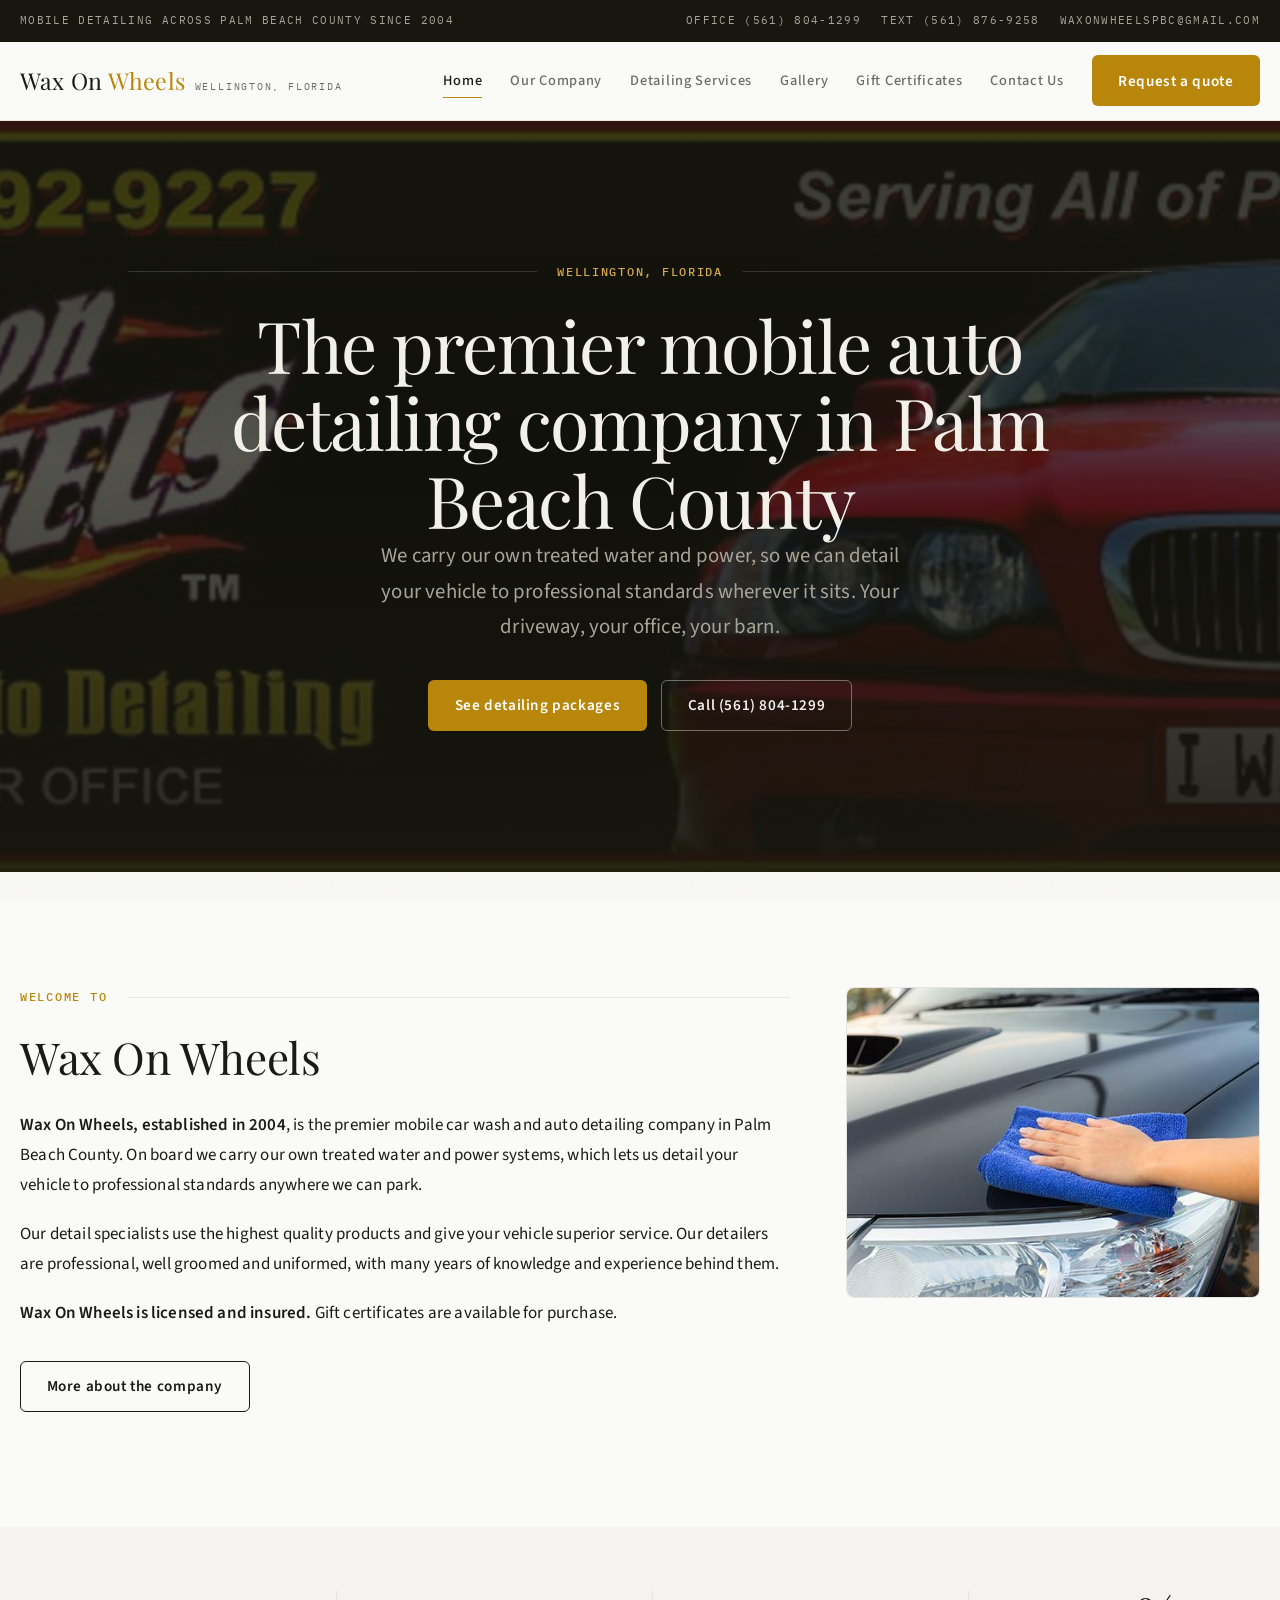
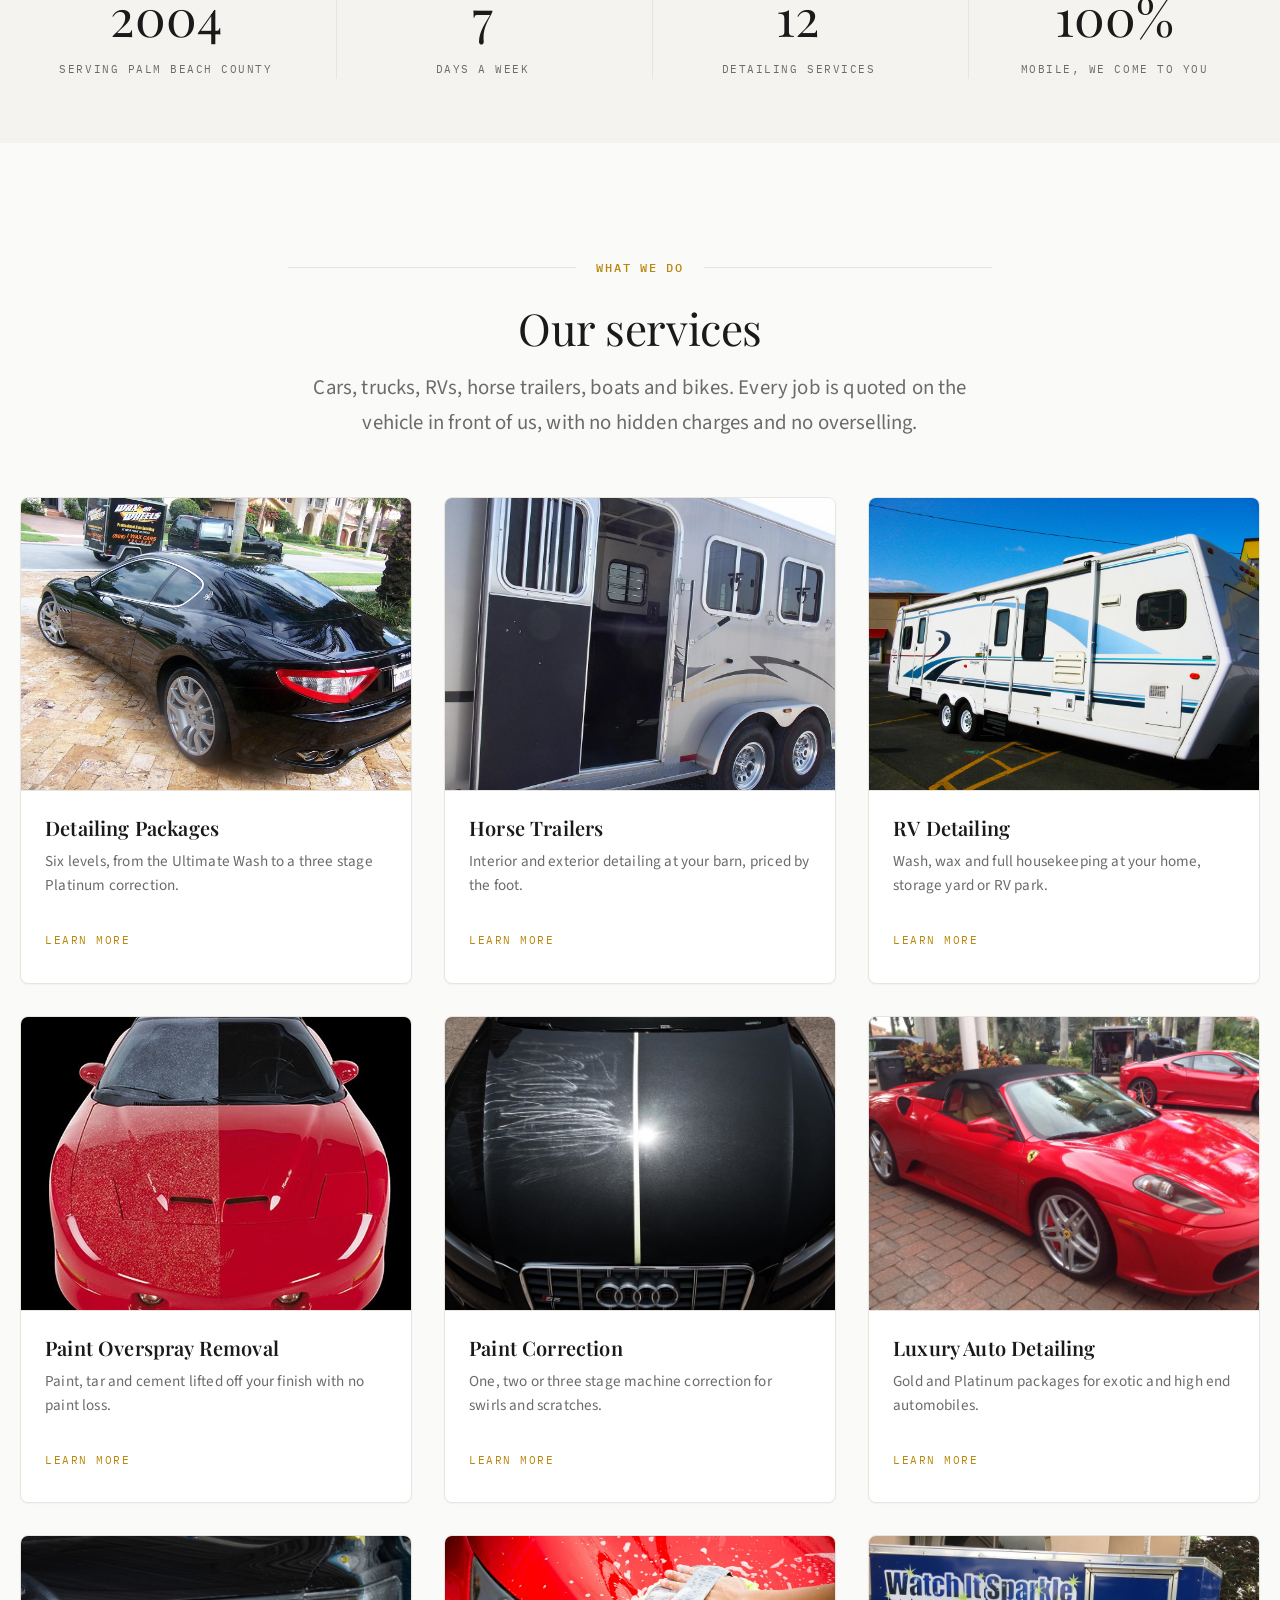
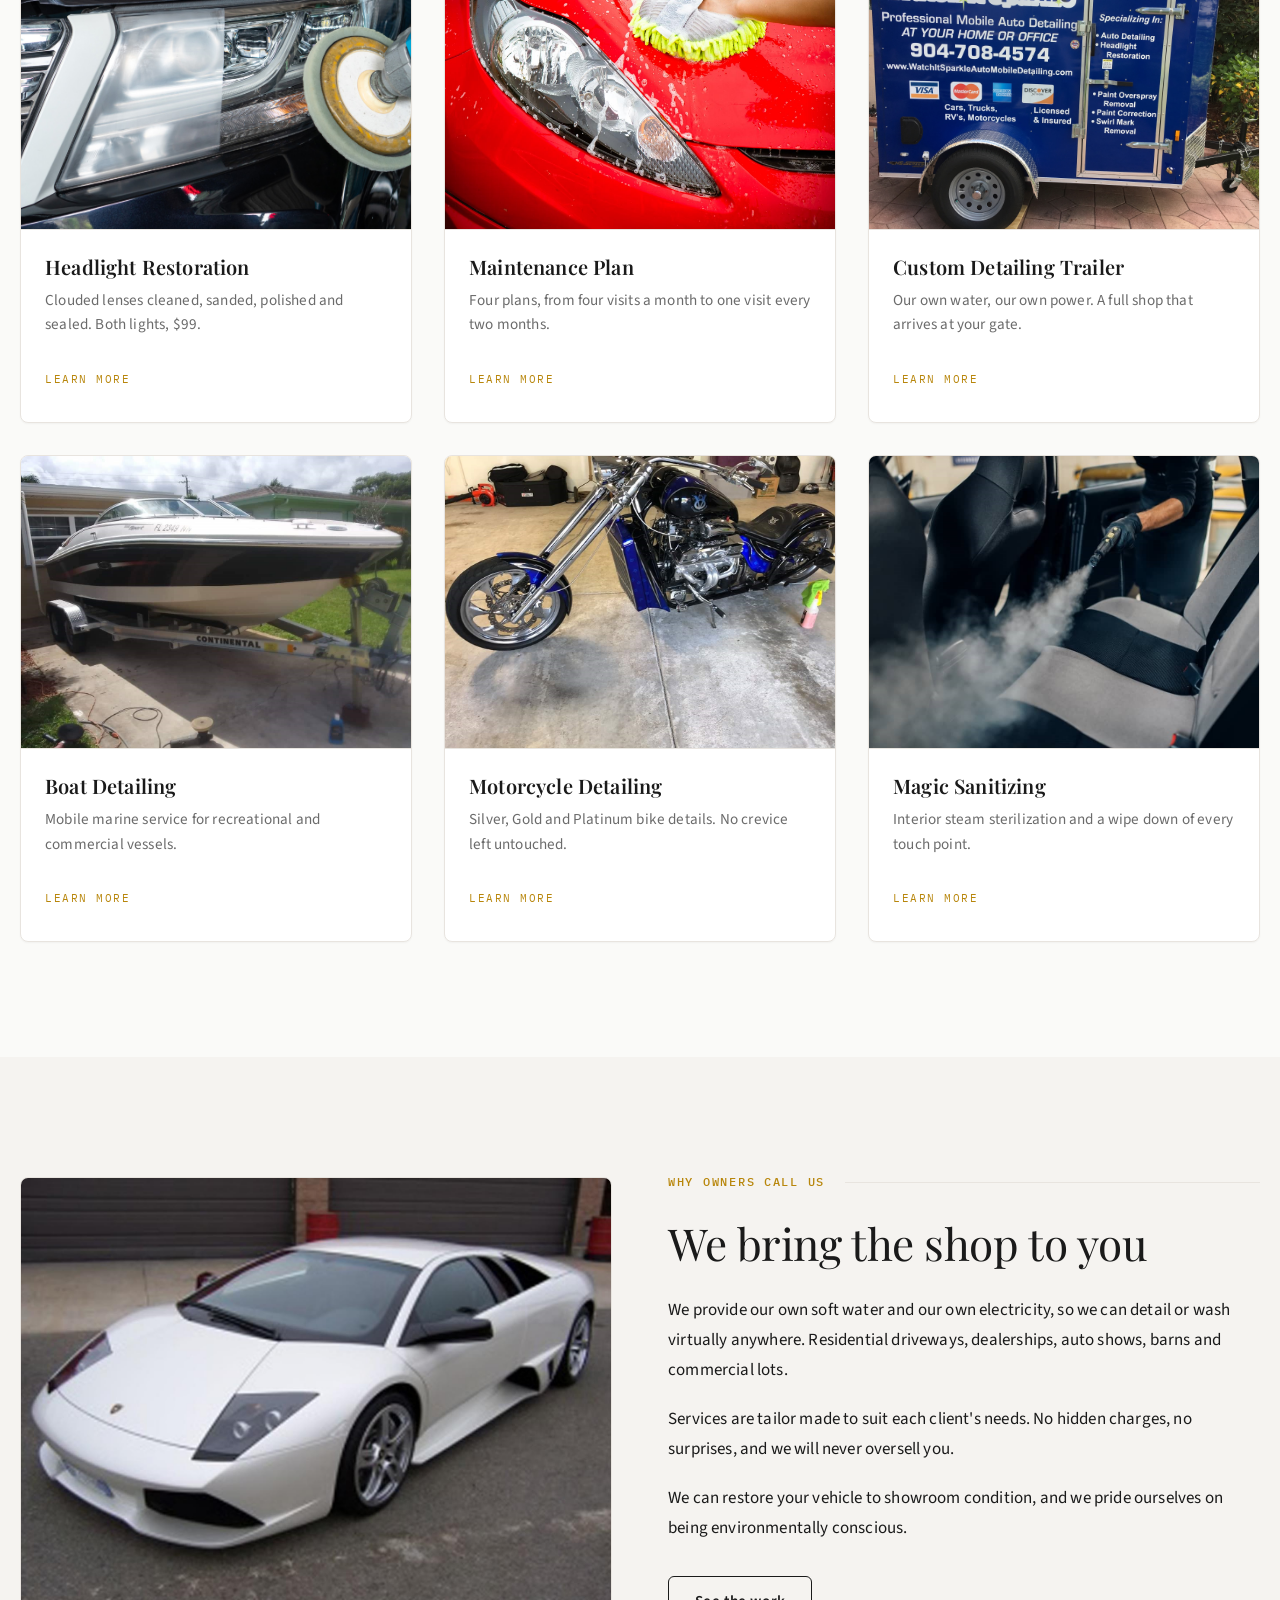
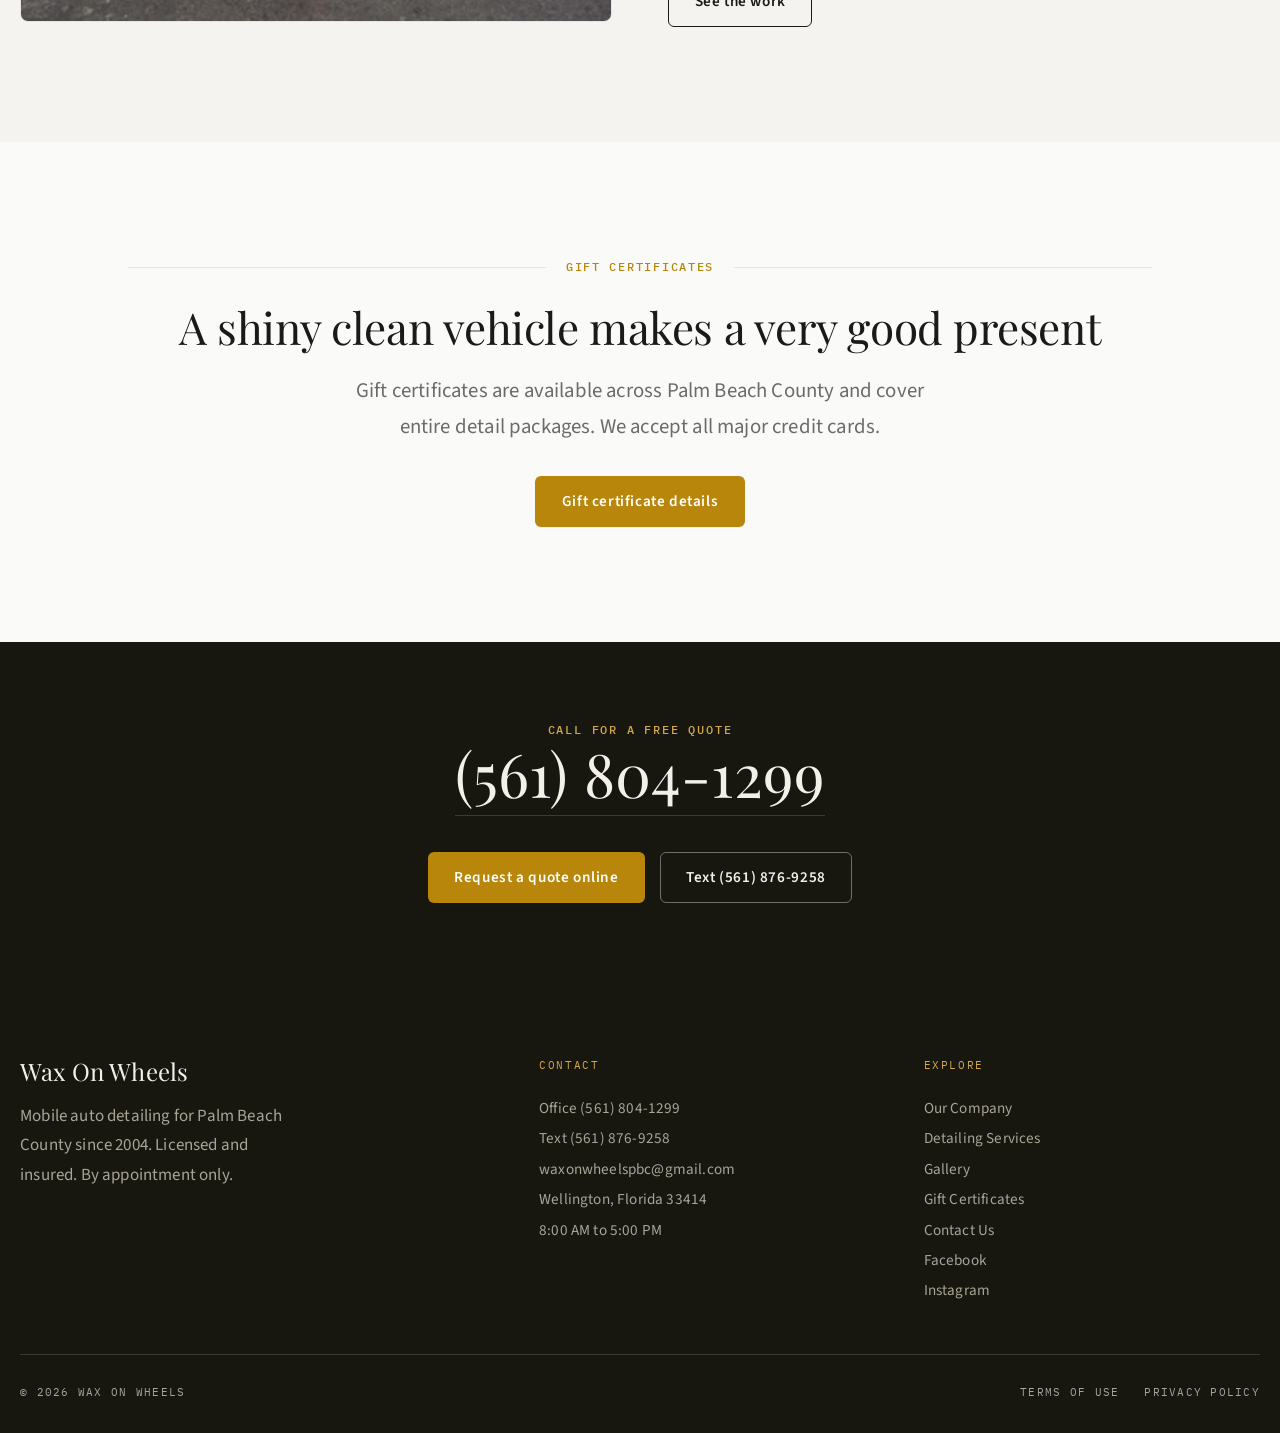
==== commit 797448b9: "Serve images locally instead of hotlinking waxonwheels.com Point all 113 src and data-full attribute" ====
--- a/index.html
+++ b/index.html
@@ -94,7 +94,7 @@
   <!-- Hero ---------------------------------------------------------------- -->
   <section class="hero">
     <div class="hero__media">
-      <img src="https://waxonwheels.com/wp-content/uploads/2019/11/header.jpg" alt="A freshly detailed car with a mirror finish" width="1600" height="465">
+      <img src="assets/images/header.jpg" alt="A freshly detailed car with a mirror finish" width="1600" height="465">
     </div>
     <div class="shell hero__inner">
       <div class="rule-label"><span>Wellington, Florida</span></div>
@@ -124,7 +124,7 @@
           </div>
         </div>
         <div class="service__figure">
-          <img src="https://waxonwheels.com/wp-content/uploads/2019/11/Layer-29.jpg" alt="Wax On Wheels detailer working on a customer vehicle" loading="lazy">
+          <img src="assets/images/Layer-29.jpg" alt="Wax On Wheels detailer working on a customer vehicle" loading="lazy">
         </div>
       </div>
     </div>
@@ -166,7 +166,7 @@
       <div class="grid grid--3" style="margin-top:3.5rem;">
 
         <a class="tile" href="detailing-services.html#packages">
-          <div class="tile__figure"><img src="https://waxonwheels.com/wp-content/uploads/2019/11/nicecar.jpg" alt="Detailed sports car" loading="lazy"></div>
+          <div class="tile__figure"><img src="assets/images/nicecar.jpg" alt="Detailed sports car" loading="lazy"></div>
           <div class="tile__body">
             <h3 class="tile__title">Detailing Packages</h3>
             <p class="tile__note">Six levels, from the Ultimate Wash to a three stage Platinum correction.</p>
@@ -175,7 +175,7 @@
         </a>
 
         <a class="tile" href="detailing-services.html#horse-trailers">
-          <div class="tile__figure"><img src="https://waxonwheels.com/wp-content/uploads/2019/11/horse_trailer_exterior.jpg" alt="Polished horse trailer exterior" loading="lazy"></div>
+          <div class="tile__figure"><img src="assets/images/horse_trailer_exterior.jpg" alt="Polished horse trailer exterior" loading="lazy"></div>
           <div class="tile__body">
             <h3 class="tile__title">Horse Trailers</h3>
             <p class="tile__note">Interior and exterior detailing at your barn, priced by the foot.</p>
@@ -184,7 +184,7 @@
         </a>
 
         <a class="tile" href="detailing-services.html#rv">
-          <div class="tile__figure"><img src="https://waxonwheels.com/wp-content/uploads/2019/11/rv1.jpg" alt="Motorhome after a full exterior detail" loading="lazy"></div>
+          <div class="tile__figure"><img src="assets/images/rv1.jpg" alt="Motorhome after a full exterior detail" loading="lazy"></div>
           <div class="tile__body">
             <h3 class="tile__title">RV Detailing</h3>
             <p class="tile__note">Wash, wax and full housekeeping at your home, storage yard or RV park.</p>
@@ -193,7 +193,7 @@
         </a>
 
         <a class="tile" href="detailing-services.html#overspray">
-          <div class="tile__figure"><img src="https://waxonwheels.com/wp-content/uploads/2019/11/painttt.jpg" alt="Paint overspray on a vehicle panel" loading="lazy"></div>
+          <div class="tile__figure"><img src="assets/images/painttt.jpg" alt="Paint overspray on a vehicle panel" loading="lazy"></div>
           <div class="tile__body">
             <h3 class="tile__title">Paint Overspray Removal</h3>
             <p class="tile__note">Paint, tar and cement lifted off your finish with no paint loss.</p>
@@ -202,7 +202,7 @@
         </a>
 
         <a class="tile" href="detailing-services.html#paint-correction">
-          <div class="tile__figure"><img src="https://waxonwheels.com/wp-content/uploads/2020/02/bee.jpg" alt="Paint correction in progress" loading="lazy"></div>
+          <div class="tile__figure"><img src="assets/images/bee.jpg" alt="Paint correction in progress" loading="lazy"></div>
           <div class="tile__body">
             <h3 class="tile__title">Paint Correction</h3>
             <p class="tile__note">One, two or three stage machine correction for swirls and scratches.</p>
@@ -211,7 +211,7 @@
         </a>
 
         <a class="tile" href="detailing-services.html#luxury">
-          <div class="tile__figure"><img src="https://waxonwheels.com/wp-content/uploads/2020/02/IMG_1647.jpg" alt="Luxury car detailed to showroom condition" loading="lazy"></div>
+          <div class="tile__figure"><img src="assets/images/IMG_1647.jpg" alt="Luxury car detailed to showroom condition" loading="lazy"></div>
           <div class="tile__body">
             <h3 class="tile__title">Luxury Auto Detailing</h3>
             <p class="tile__note">Gold and Platinum packages for exotic and high end automobiles.</p>
@@ -220,7 +220,7 @@
         </a>
 
         <a class="tile" href="detailing-services.html#headlights">
-          <div class="tile__figure"><img src="https://waxonwheels.com/wp-content/uploads/2019/11/shutterstock_1225914733.jpg" alt="Restored headlight lens" loading="lazy"></div>
+          <div class="tile__figure"><img src="assets/images/shutterstock_1225914733.jpg" alt="Restored headlight lens" loading="lazy"></div>
           <div class="tile__body">
             <h3 class="tile__title">Headlight Restoration</h3>
             <p class="tile__note">Clouded lenses cleaned, sanded, polished and sealed. Both lights, $99.</p>
@@ -229,7 +229,7 @@
         </a>
 
         <a class="tile" href="detailing-services.html#maintenance">
-          <div class="tile__figure"><img src="https://waxonwheels.com/wp-content/uploads/2019/11/shutterstock_214795564.jpg" alt="Car being hand washed on a maintenance visit" loading="lazy"></div>
+          <div class="tile__figure"><img src="assets/images/shutterstock_214795564.jpg" alt="Car being hand washed on a maintenance visit" loading="lazy"></div>
           <div class="tile__body">
             <h3 class="tile__title">Maintenance Plan</h3>
             <p class="tile__note">Four plans, from four visits a month to one visit every two months.</p>
@@ -238,7 +238,7 @@
         </a>
 
         <a class="tile" href="detailing-services.html#trailer">
-          <div class="tile__figure"><img src="https://waxonwheels.com/wp-content/uploads/2020/02/trailer.jpg" alt="Wax On Wheels custom detailing trailer" loading="lazy"></div>
+          <div class="tile__figure"><img src="assets/images/trailer.jpg" alt="Wax On Wheels custom detailing trailer" loading="lazy"></div>
           <div class="tile__body">
             <h3 class="tile__title">Custom Detailing Trailer</h3>
             <p class="tile__note">Our own water, our own power. A full shop that arrives at your gate.</p>
@@ -247,7 +247,7 @@
         </a>
 
         <a class="tile" href="detailing-services.html#boats">
-          <div class="tile__figure"><img src="https://waxonwheels.com/wp-content/uploads/2020/05/boats-cover.jpg" alt="Boat hull after detailing" loading="lazy"></div>
+          <div class="tile__figure"><img src="assets/images/boats-cover.jpg" alt="Boat hull after detailing" loading="lazy"></div>
           <div class="tile__body">
             <h3 class="tile__title">Boat Detailing</h3>
             <p class="tile__note">Mobile marine service for recreational and commercial vessels.</p>
@@ -256,7 +256,7 @@
         </a>
 
         <a class="tile" href="detailing-services.html#motorcycles">
-          <div class="tile__figure"><img src="https://waxonwheels.com/wp-content/uploads/2020/05/moto-cover.jpg" alt="Detailed motorcycle" loading="lazy"></div>
+          <div class="tile__figure"><img src="assets/images/moto-cover.jpg" alt="Detailed motorcycle" loading="lazy"></div>
           <div class="tile__body">
             <h3 class="tile__title">Motorcycle Detailing</h3>
             <p class="tile__note">Silver, Gold and Platinum bike details. No crevice left untouched.</p>
@@ -265,7 +265,7 @@
         </a>
 
         <a class="tile" href="detailing-services.html#sanitizing">
-          <div class="tile__figure"><img src="https://waxonwheels.com/wp-content/uploads/2020/05/sanitize.jpg" alt="Interior steam sanitizing" loading="lazy"></div>
+          <div class="tile__figure"><img src="assets/images/sanitize.jpg" alt="Interior steam sanitizing" loading="lazy"></div>
           <div class="tile__body">
             <h3 class="tile__title">Magic Sanitizing</h3>
             <p class="tile__note">Interior steam sterilization and a wipe down of every touch point.</p>
@@ -282,7 +282,7 @@
     <div class="shell-wide">
       <div class="grid grid--split-even">
         <div class="service__figure">
-          <img src="https://waxonwheels.com/wp-content/uploads/2019/11/white-lambo1.jpg" alt="Exotic car detailed by Wax On Wheels" loading="lazy">
+          <img src="assets/images/white-lambo1.jpg" alt="Exotic car detailed by Wax On Wheels" loading="lazy">
         </div>
         <div>
           <div class="rule-label rule-label--start"><span>Why owners call us</span></div>
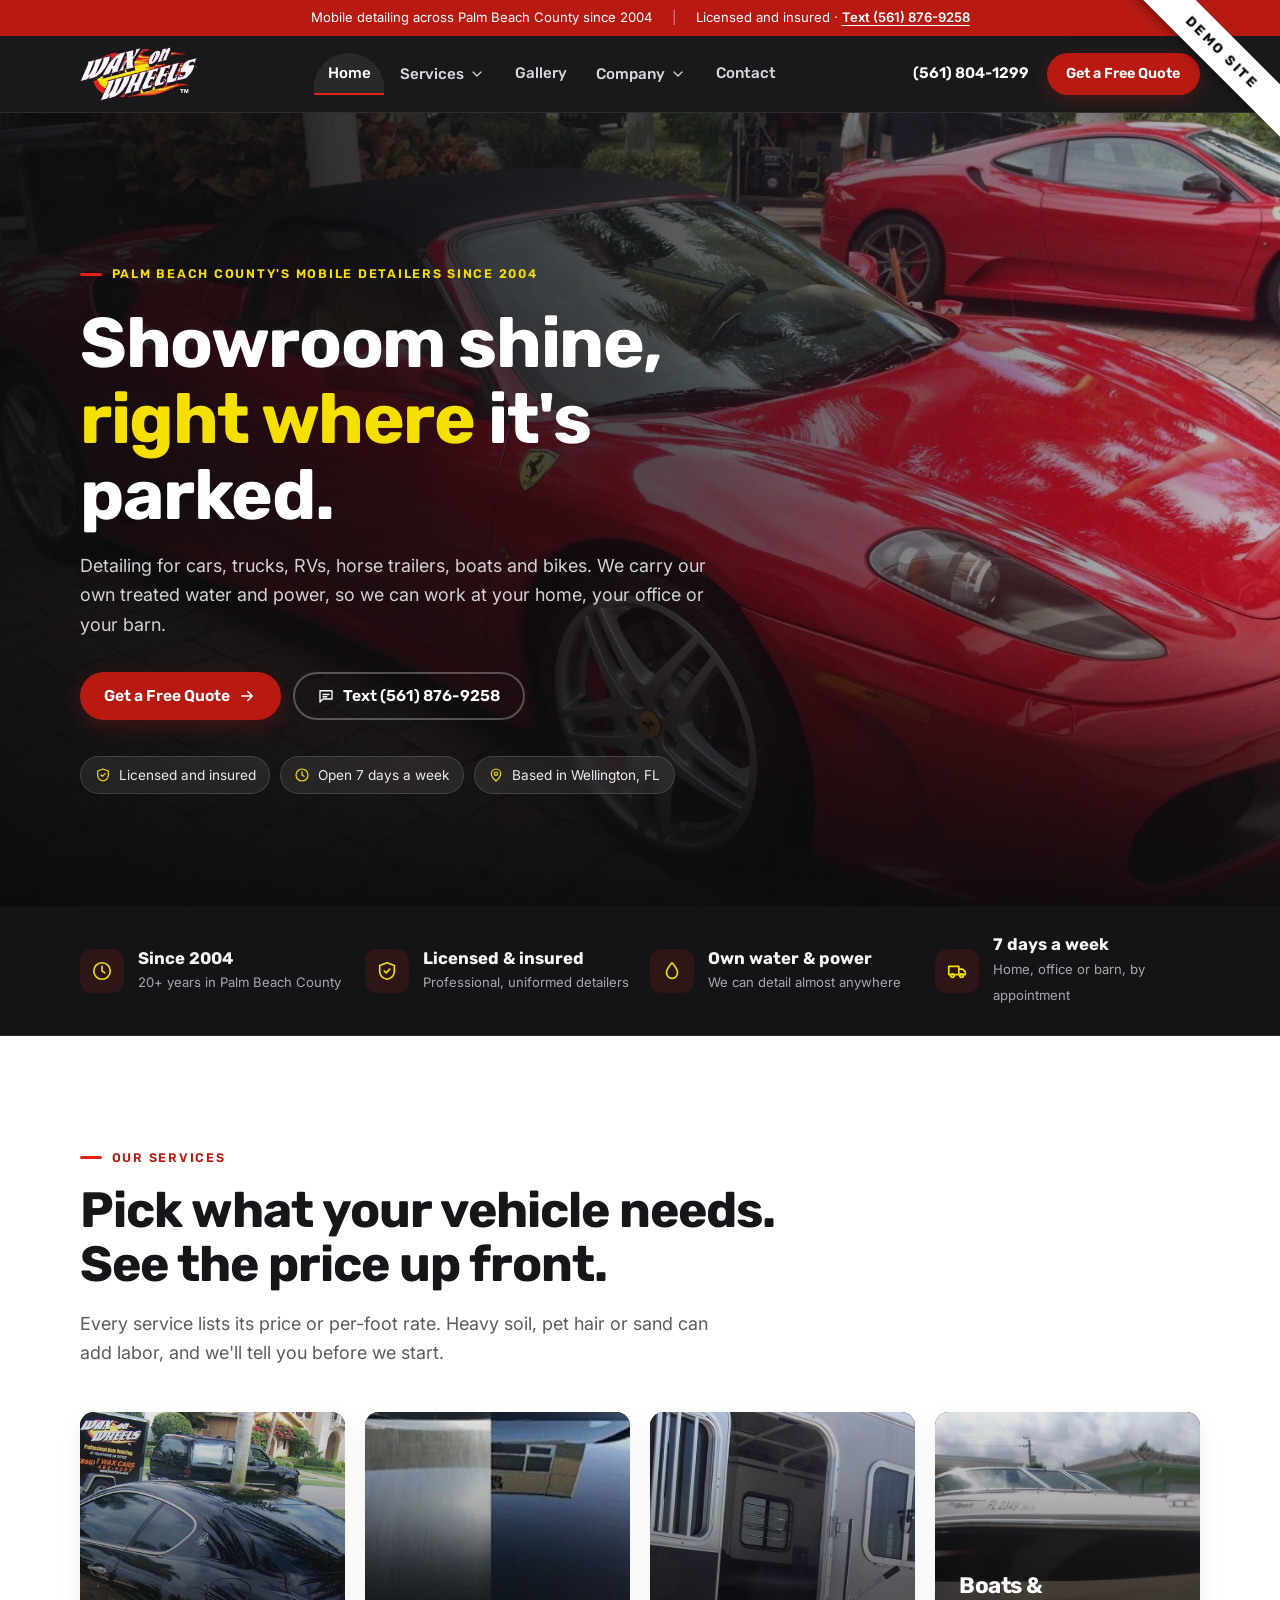
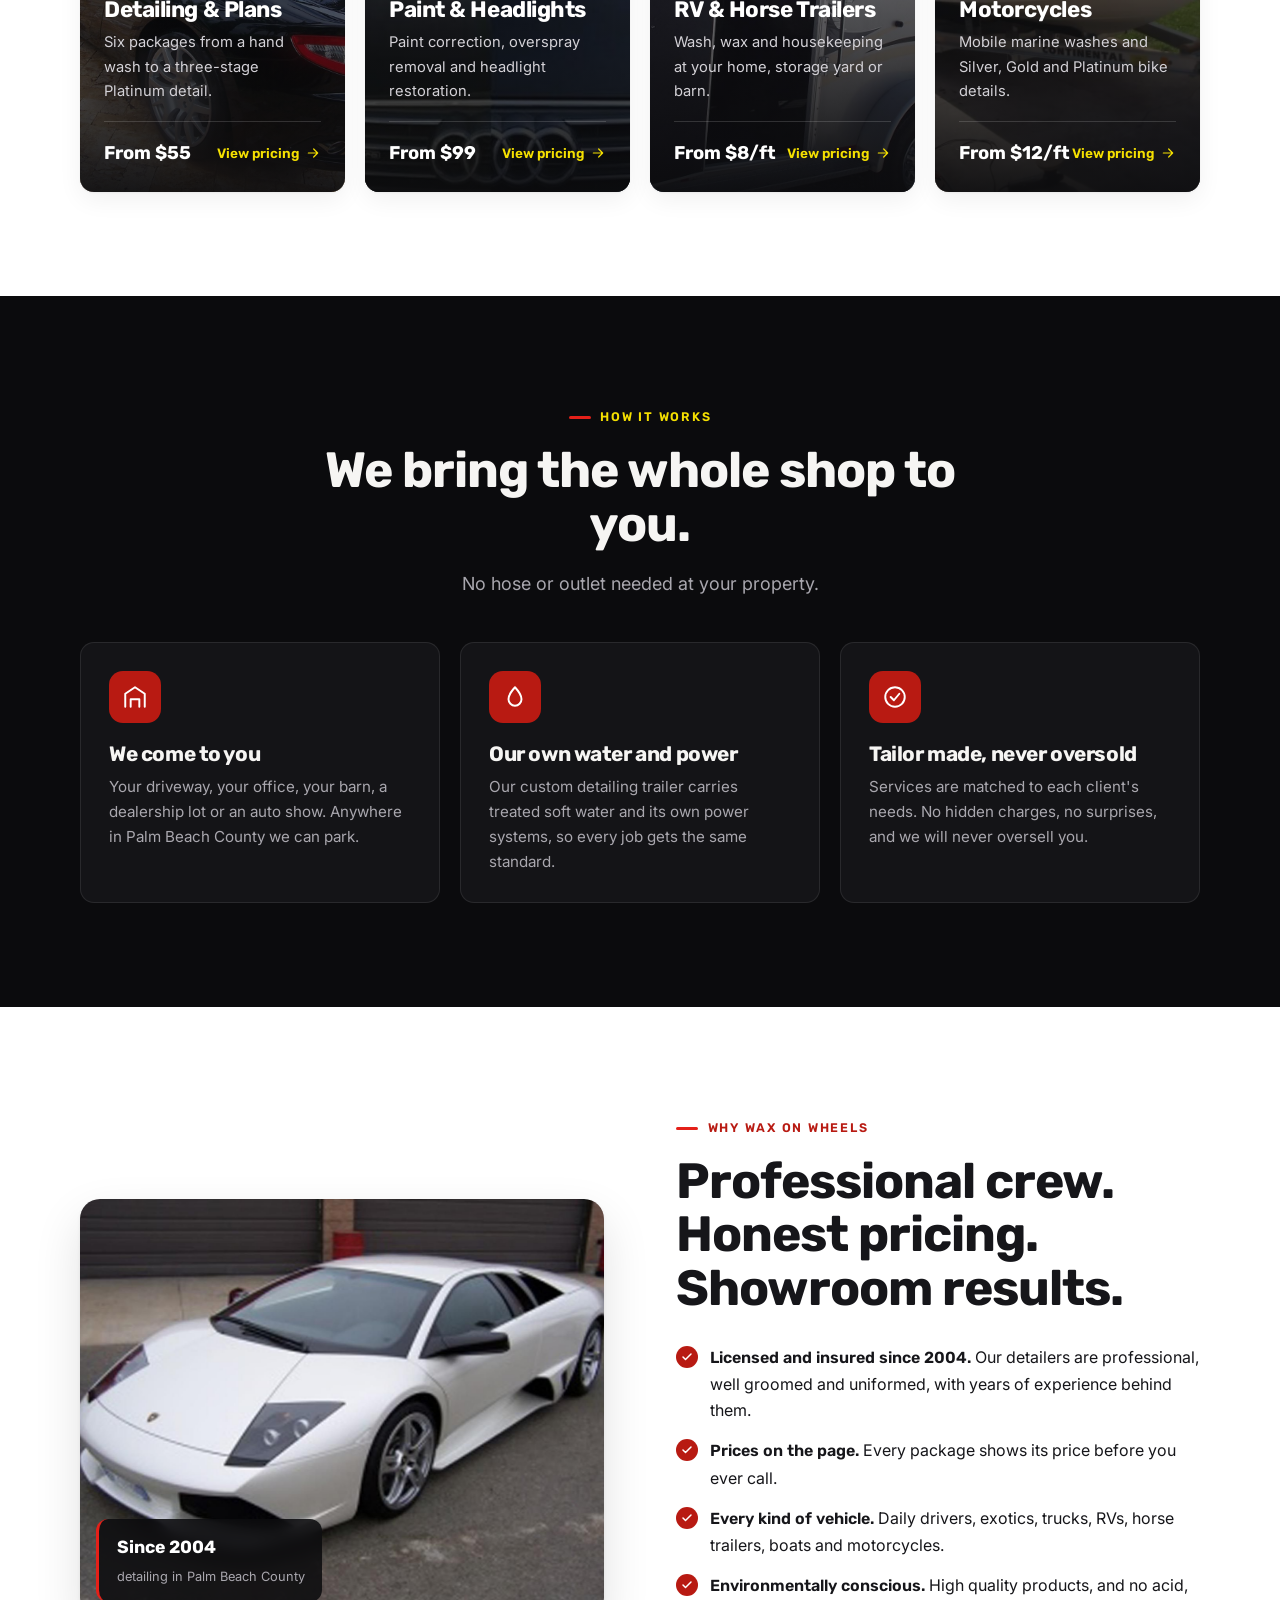
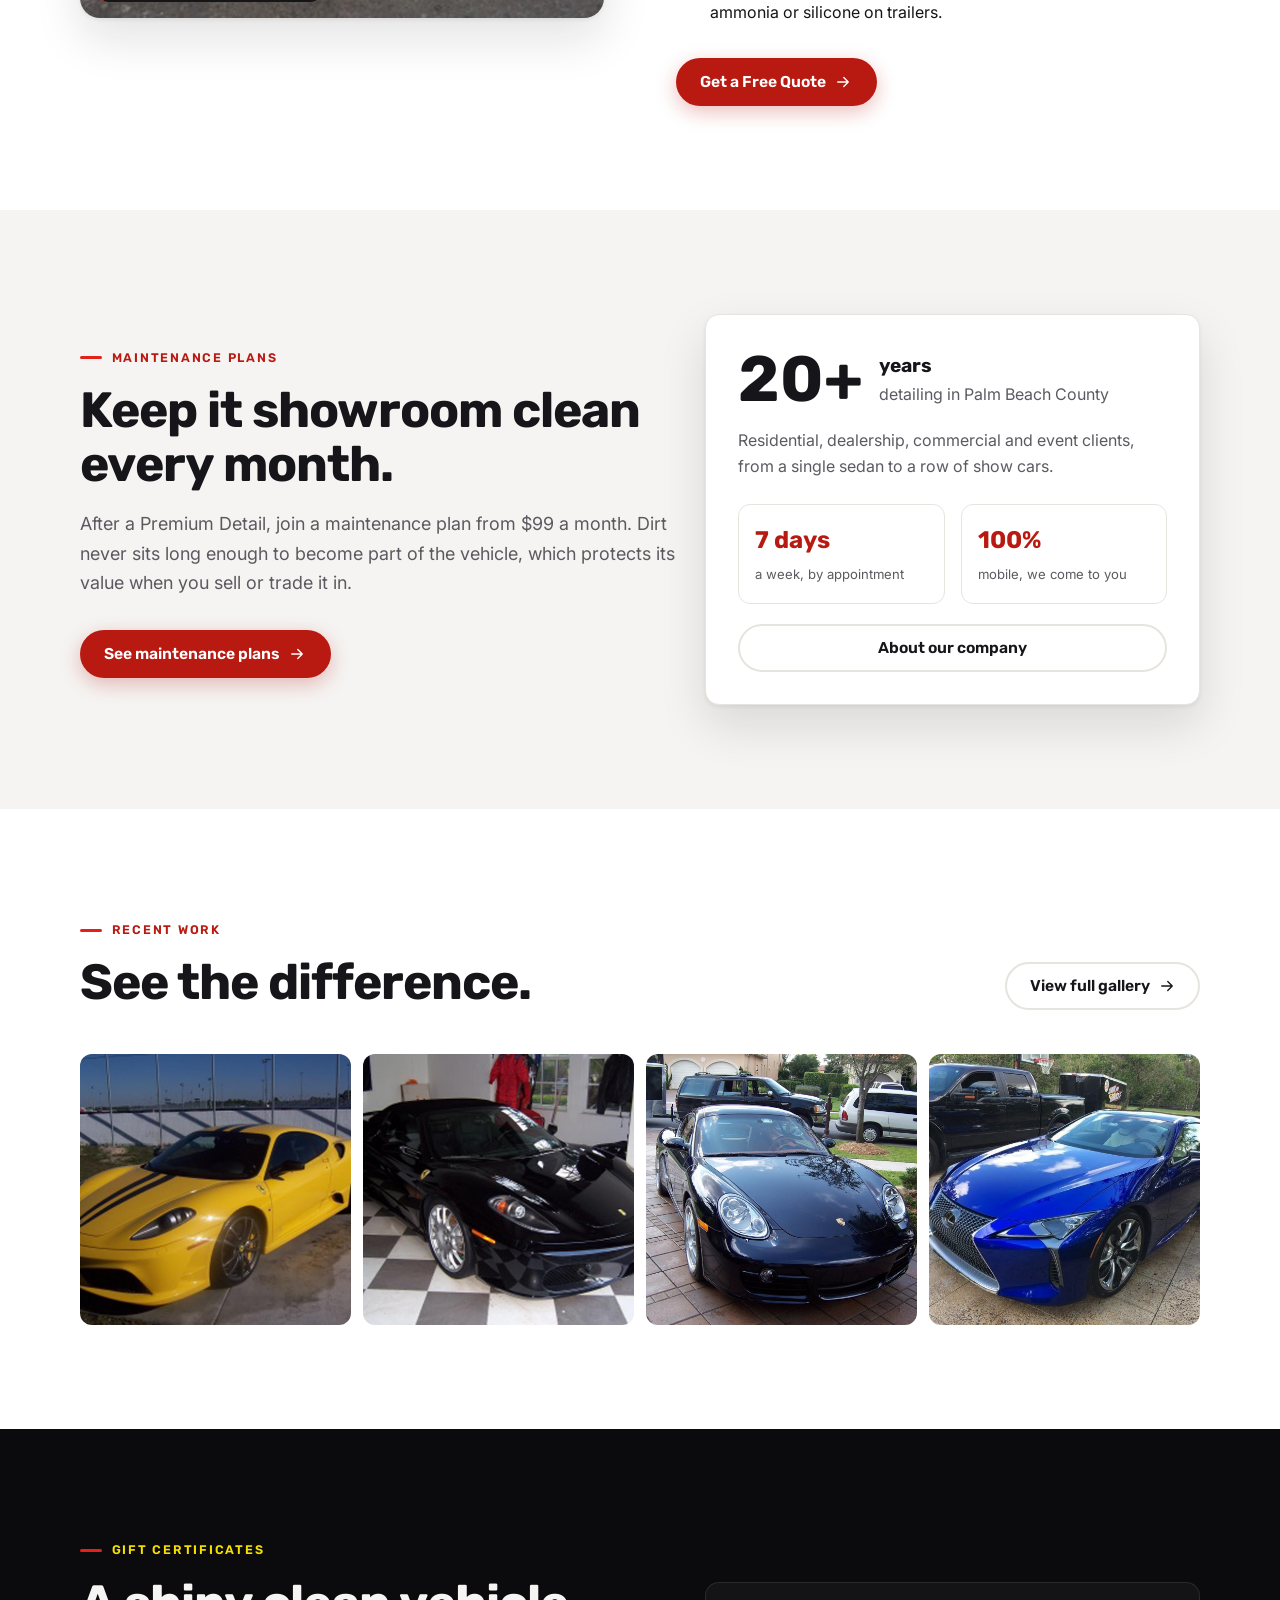
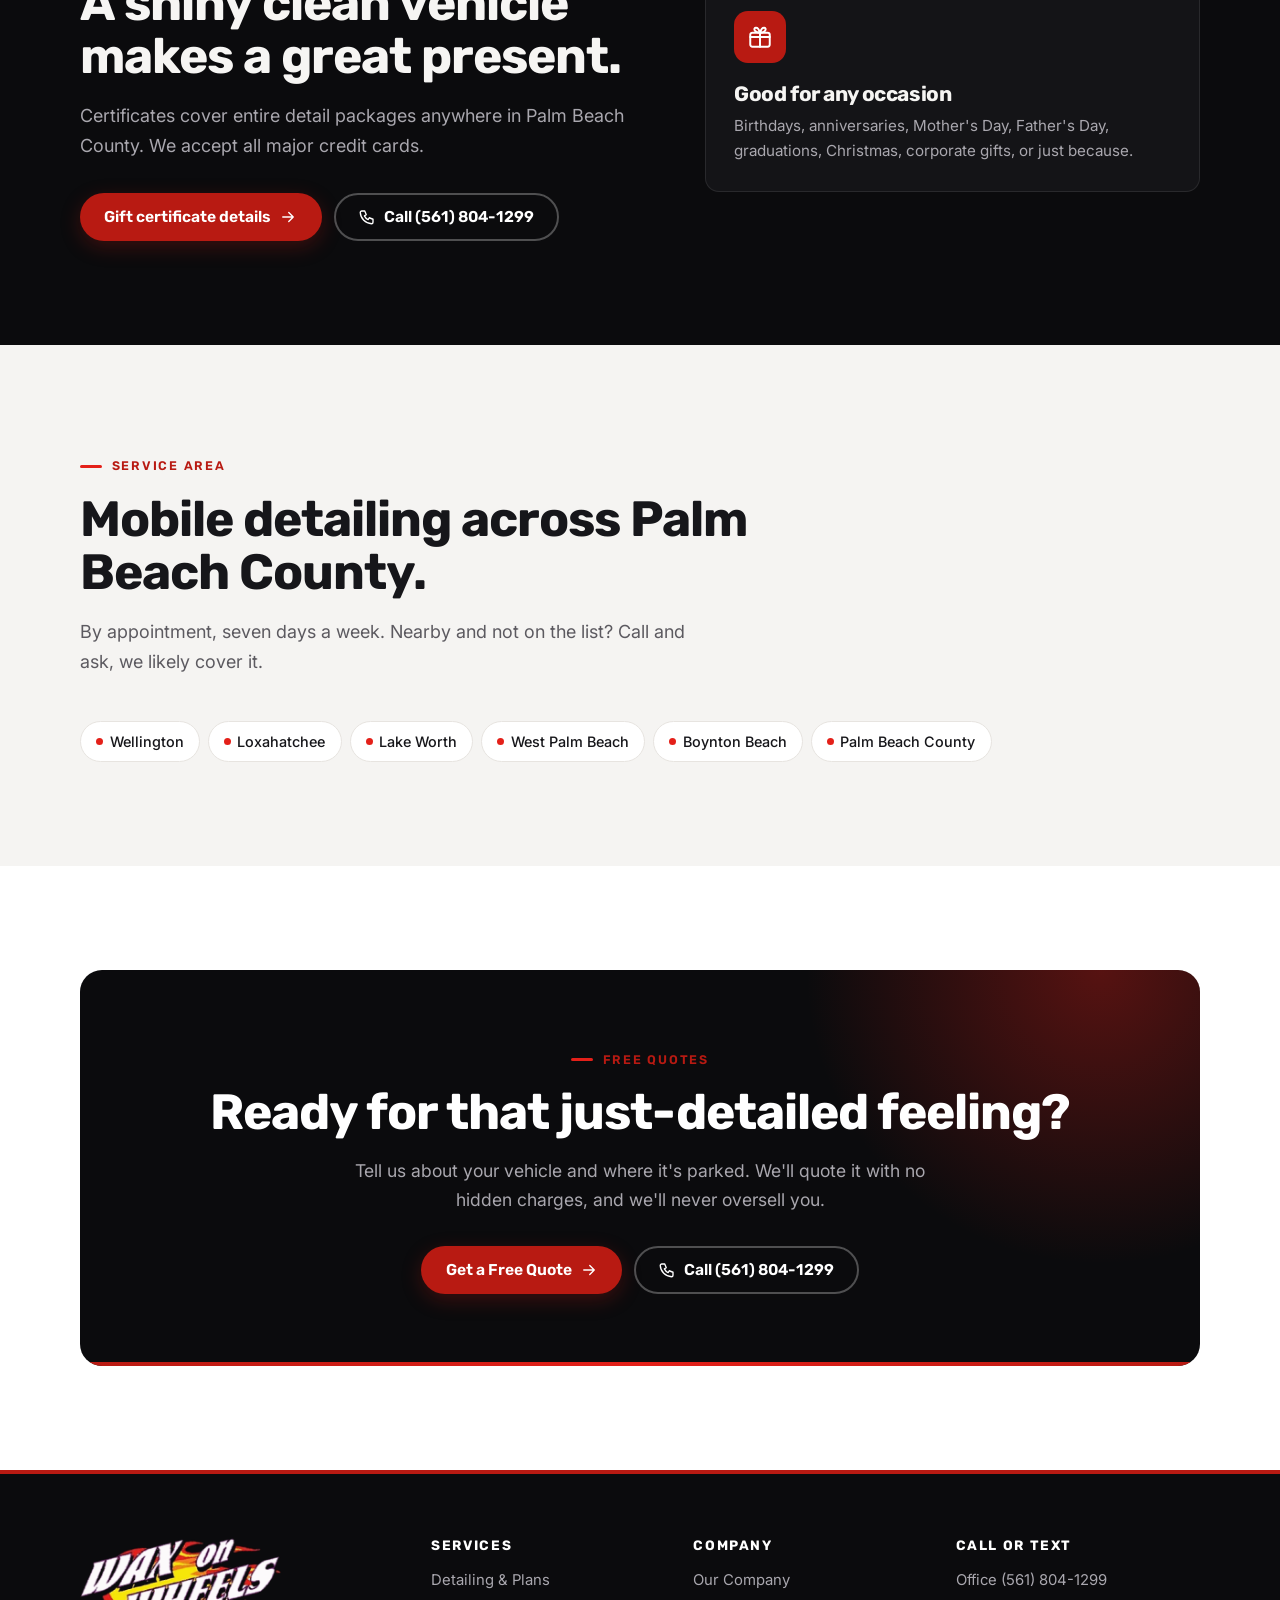
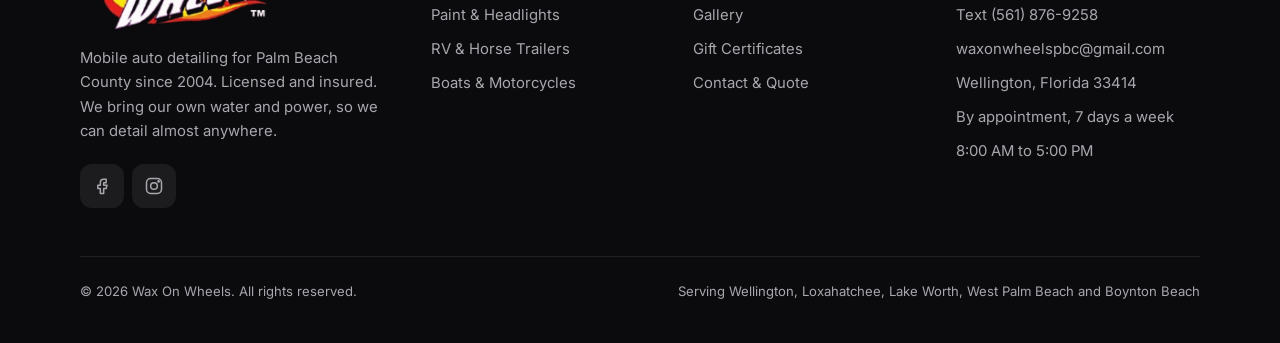
==== commit bed6160f: "Rebuild Wax On Wheels on the Patty's Detail design scheme Same layout, components and mobile action " ====
--- a/index.html
+++ b/index.html
@@ -1,375 +1,171 @@
-<!DOCTYPE html>
-<html lang="en">
+<!doctype html>
+<html lang="en" class="no-js">
 <head>
 <meta charset="utf-8">
-<meta name="viewport" content="width=device-width, initial-scale=1, viewport-fit=cover">
-<meta name="theme-color" content="#17170F">
-<title>Wax On Wheels — Mobile Auto Detailing in Palm Beach County</title>
-<meta name="description" content="Wax On Wheels is the premier mobile car wash and auto detailing company in Palm Beach County. We come to your home, office or barn in Wellington, Lake Worth, West Palm Beach and Boynton Beach. Licensed and insured since 2004.">
-<meta property="og:title" content="Wax On Wheels — Mobile Auto Detailing in Palm Beach County">
-<meta property="og:description" content="Wax On Wheels is the premier mobile car wash and auto detailing company in Palm Beach County. We come to your home, office or barn in Wellington, Lake Worth, West Palm Beach and Boynton Beach. Licensed and insured since 2004.">
-<meta property="og:type" content="website">
-<link rel="preconnect" href="https://fonts.googleapis.com">
-<link rel="preconnect" href="https://fonts.gstatic.com" crossorigin>
-<link href="https://fonts.googleapis.com/css2?family=Playfair+Display:wght@400;500;600&family=Source+Sans+3:wght@400;500;600&family=IBM+Plex+Mono:wght@400;500&display=swap" rel="stylesheet">
-<link rel="stylesheet" href="assets/styles.css">
+<meta name="viewport" content="width=device-width, initial-scale=1">
+<title>Wax On Wheels | Mobile Auto Detailing in Wellington &amp; Palm Beach County</title>
+<meta name="description" content="Mobile auto detailing in Palm Beach County since 2004. We bring our own water and power to your home, office or barn. Detailing from $55, headlights $99. Call (561) 804-1299.">
+<meta name="theme-color" content="#0B0B0D">
+<meta property="og:title" content="Wax On Wheels | Mobile Auto Detailing in Wellington &amp; Palm Beach County">
+<meta property="og:description" content="Mobile auto detailing in Palm Beach County since 2004. We bring our own water and power to your home, office or barn. Detailing from $55, headlights $99. Call (561) 804-1299.">
+<meta property="og:image" content="assets/images/IMG_1647.jpg">
+<link rel="icon" href="assets/images/logo.png">
+<link rel="preconnect" href="https://fonts.googleapis.com"><link rel="preconnect" href="https://fonts.gstatic.com" crossorigin>
+<link href="https://fonts.googleapis.com/css2?family=Inter:wght@400;500;600&family=Rubik:wght@500;600;700&display=swap" rel="stylesheet">
+<link rel="stylesheet" href="styles.css">
+<script type="application/ld+json">{"@context": "https://schema.org", "@type": "AutoWash", "name": "Wax On Wheels", "telephone": "+1-561-804-1299", "email": "waxonwheelspbc@gmail.com", "foundingDate": "2004", "address": {"@type": "PostalAddress", "addressLocality": "Wellington", "addressRegion": "FL", "postalCode": "33414", "addressCountry": "US"}, "areaServed": ["Wellington", "Loxahatchee", "Lake Worth", "West Palm Beach", "Boynton Beach", "Palm Beach County"], "openingHours": "Mo-Su 08:00-17:00", "sameAs": ["https://www.facebook.com/WaxOnWheelsPBC", "https://www.instagram.com/Wax_On_Wheels/"]}</script>
 </head>
 <body>
 
-<a class="skip-link" href="#main-content">Skip to content</a>
+<div class="demo-ribbon" role="note" aria-label="Demo site, not the live Wax On Wheels website">Demo site</div>
+<a class="skip-link" href="#main">Skip to content</a>
+<div class="topbar"><div class="container">
+  <span>Mobile detailing across Palm Beach County since 2004</span><span class="sep hide-sm">|</span>
+  <span class="hide-sm">Licensed and insured · <a href="sms:5618769258">Text (561) 876-9258</a></span>
+</div></div>
+<header class="site-header">
+  <div class="container nav">
+    <a class="logo" href="index.html" aria-label="Wax On Wheels home"><img src="assets/images/logo.png" alt="Wax On Wheels" width="118" height="54"></a>
+    <ul class="nav-links">
+      <li><a href="index.html" aria-current="page">Home</a></li>
+      <li class="has-dd"><button aria-expanded="false" aria-haspopup="true">Services <svg viewBox="0 0 24 24" fill="none" stroke="currentColor" stroke-width="1.8" stroke-linecap="round" stroke-linejoin="round" aria-hidden="true" width="16" height="16"><path d="m6 9 6 6 6-6"/></svg></button><div class="dropdown"><a href="detailing.html">Detailing &amp; Plans<small>Six packages and monthly plans, from $55</small></a><a href="paint-headlights.html">Paint &amp; Headlights<small>Correction, overspray and lenses, from $99</small></a><a href="rv-trailers.html">RV &amp; Horse Trailers<small>At your home, storage yard or barn, from $8/ft</small></a><a href="boats-motorcycles.html">Boats &amp; Motorcycles<small>Marine and bike details, from $12/ft</small></a></div></li>
+      <li><a href="gallery.html">Gallery</a></li>
+      <li class="has-dd"><button aria-expanded="false" aria-haspopup="true">Company <svg viewBox="0 0 24 24" fill="none" stroke="currentColor" stroke-width="1.8" stroke-linecap="round" stroke-linejoin="round" aria-hidden="true" width="16" height="16"><path d="m6 9 6 6 6-6"/></svg></button><div class="dropdown"><a href="our-company.html">Our Company<small>Serving Palm Beach County since 2004</small></a><a href="gift-certificates.html">Gift Certificates<small>Good for entire detail packages</small></a></div></li>
+      <li><a href="contact.html">Contact</a></li>
+    </ul>
+    <div class="nav-cta">
+      <a class="nav-phone" href="tel:5618041299">(561) 804-1299</a>
+      <a class="btn btn--red btn--sm" href="contact.html">Get a Free Quote</a>
+    </div>
+    <button class="menu-btn" aria-expanded="false" aria-controls="mobile-nav" aria-label="Menu"><svg viewBox="0 0 24 24" fill="none" stroke="currentColor" stroke-width="1.8" stroke-linecap="round" stroke-linejoin="round" aria-hidden="true" width="22" height="22"><path d="M4 7h16M4 12h16M4 17h16"/></svg></button>
+  </div>
+  <div class="mobile-nav" id="mobile-nav"><div><ul>
+    <li><a href="index.html">Home</a></li>
+    <li><a href="index.html#services">Services</a></li><li class="sub"><a href="detailing.html">Detailing &amp; Plans</a></li><li class="sub"><a href="paint-headlights.html">Paint &amp; Headlights</a></li><li class="sub"><a href="rv-trailers.html">RV &amp; Horse Trailers</a></li><li class="sub"><a href="boats-motorcycles.html">Boats &amp; Motorcycles</a></li>
+    <li><a href="gallery.html">Gallery</a></li>
+    <li><a href="our-company.html">Our Company</a></li>
+    <li><a href="gift-certificates.html">Gift Certificates</a></li>
+    <li><a href="contact.html">Contact</a></li>
+    <li><a class="btn btn--red" href="contact.html">Get a Free Quote</a></li>
+  </ul></div></div>
+</header>
+<main id="main">
+<section class="hero">
+  <div class="hero-media"><img src="assets/images/IMG_1647.jpg" alt="Red Ferrari detailed by Wax On Wheels with the Wax On Wheels trailer behind it" fetchpriority="high"></div>
+  <div class="container"><div class="hero-inner">
+    <span class="kicker">Palm Beach County's mobile detailers since 2004</span>
+    <h1 class="h-xl">Showroom shine, <em>right where</em> it's parked.</h1>
+    <p class="lede">Detailing for cars, trucks, RVs, horse trailers, boats and bikes. We carry our own treated water and power, so we can work at your home, your office or your barn.</p>
+    <div class="hero-actions"><a class="btn btn--red" href="contact.html">Get a Free Quote <svg viewBox="0 0 24 24" fill="none" stroke="currentColor" stroke-width="1.8" stroke-linecap="round" stroke-linejoin="round" aria-hidden="true"><path d="M5 12h14M13 6l6 6-6 6"/></svg></a><a class="btn btn--ghost-inv" href="sms:5618769258"><svg viewBox="0 0 24 24" fill="none" stroke="currentColor" stroke-width="1.8" stroke-linecap="round" stroke-linejoin="round" aria-hidden="true"><path d="M4 5h16v11H8l-4 4z"/><path d="M8 10h8M8 13h5"/></svg>Text (561) 876-9258</a></div>
+    <div class="hero-trust">
+      <span class="chip"><svg viewBox="0 0 24 24" fill="none" stroke="currentColor" stroke-width="1.8" stroke-linecap="round" stroke-linejoin="round" aria-hidden="true"><path d="M12 3 4 6v6c0 5 3.5 8 8 9 4.5-1 8-4 8-9V6z"/><path d="m9 12 2 2 4-4"/></svg>Licensed and insured</span>
+      <span class="chip"><svg viewBox="0 0 24 24" fill="none" stroke="currentColor" stroke-width="1.8" stroke-linecap="round" stroke-linejoin="round" aria-hidden="true"><circle cx="12" cy="12" r="9"/><path d="M12 7v5l3 2"/></svg>Open 7 days a week</span>
+      <span class="chip"><svg viewBox="0 0 24 24" fill="none" stroke="currentColor" stroke-width="1.8" stroke-linecap="round" stroke-linejoin="round" aria-hidden="true"><path d="M12 21s-7-6.2-7-11a7 7 0 1 1 14 0c0 4.8-7 11-7 11z"/><circle cx="12" cy="10" r="2.5"/></svg>Based in Wellington, FL</span>
+    </div>
+  </div></div>
+</section>
+<section class="trustbar" aria-label="Why customers trust us"><div class="container">
+  <div class="trust-item"><span class="ic"><svg viewBox="0 0 24 24" fill="none" stroke="currentColor" stroke-width="1.8" stroke-linecap="round" stroke-linejoin="round" aria-hidden="true"><circle cx="12" cy="12" r="9"/><path d="M12 7v5l3 2"/></svg></span><div><strong>Since 2004</strong><span>20+ years in Palm Beach County</span></div></div>
+  <div class="trust-item"><span class="ic"><svg viewBox="0 0 24 24" fill="none" stroke="currentColor" stroke-width="1.8" stroke-linecap="round" stroke-linejoin="round" aria-hidden="true"><path d="M12 3 4 6v6c0 5 3.5 8 8 9 4.5-1 8-4 8-9V6z"/><path d="m9 12 2 2 4-4"/></svg></span><div><strong>Licensed &amp; insured</strong><span>Professional, uniformed detailers</span></div></div>
+  <div class="trust-item"><span class="ic"><svg viewBox="0 0 24 24" fill="none" stroke="currentColor" stroke-width="1.8" stroke-linecap="round" stroke-linejoin="round" aria-hidden="true"><path d="M12 3s6 6.5 6 11a6 6 0 0 1-12 0c0-4.5 6-11 6-11z"/></svg></span><div><strong>Own water &amp; power</strong><span>We can detail almost anywhere</span></div></div>
+  <div class="trust-item"><span class="ic"><svg viewBox="0 0 24 24" fill="none" stroke="currentColor" stroke-width="1.8" stroke-linecap="round" stroke-linejoin="round" aria-hidden="true"><path d="M3 7h11v9H3zM14 10h4l3 3v3h-7z"/><circle cx="7" cy="17" r="2"/><circle cx="17" cy="17" r="2"/></svg></span><div><strong>7 days a week</strong><span>Home, office or barn, by appointment</span></div></div>
+</div></section>
 
-<div class="topbar">
-  <div class="shell-wide topbar__inner">
-    <span class="topbar__tag">Mobile detailing across Palm Beach County since 2004</span>
-    <div class="topbar__group">
-      <a href="tel:5618041299">Office (561) 804-1299</a>
-      <a href="tel:5618769258">Text (561) 876-9258</a>
-      <a class="topbar__email" href="mailto:waxonwheelspbc@gmail.com">waxonwheelspbc@gmail.com</a>
-    </div>
+<section class="section" id="services"><div class="container">
+  <div class="head reveal"><span class="kicker">Our services</span><h2 class="h-lg">Pick what your vehicle needs. See the price up front.</h2><p class="lede">Every service lists its price or per-foot rate. Heavy soil, pet hair or sand can add labor, and we'll tell you before we start.</p></div>
+  <div class="svc-grid">
+    <a class="svc reveal" href="detailing.html"><img loading="lazy" src="assets/images/nicecar.jpg" alt="Black Maserati after a full detail"><div class="svc-body"><h3>Detailing &amp; Plans</h3><p>Six packages from a hand wash to a three-stage Platinum detail.</p><div class="price-line"><b>From $55</b><span>View pricing <svg viewBox="0 0 24 24" fill="none" stroke="currentColor" stroke-width="1.8" stroke-linecap="round" stroke-linejoin="round" aria-hidden="true" width="16" height="16"><path d="M5 12h14M13 6l6 6-6 6"/></svg></span></div></div></a>
+    <a class="svc reveal" href="paint-headlights.html"><img loading="lazy" src="assets/images/row.2.jpg" alt="Audi hood half corrected"><div class="svc-body"><h3>Paint &amp; Headlights</h3><p>Paint correction, overspray removal and headlight restoration.</p><div class="price-line"><b>From $99</b><span>View pricing <svg viewBox="0 0 24 24" fill="none" stroke="currentColor" stroke-width="1.8" stroke-linecap="round" stroke-linejoin="round" aria-hidden="true" width="16" height="16"><path d="M5 12h14M13 6l6 6-6 6"/></svg></span></div></div></a>
+    <a class="svc reveal" href="rv-trailers.html"><img loading="lazy" src="assets/images/horse_trailer_exterior.jpg" alt="Horse trailer after detailing"><div class="svc-body"><h3>RV &amp; Horse Trailers</h3><p>Wash, wax and housekeeping at your home, storage yard or barn.</p><div class="price-line"><b>From $8/ft</b><span>View pricing <svg viewBox="0 0 24 24" fill="none" stroke="currentColor" stroke-width="1.8" stroke-linecap="round" stroke-linejoin="round" aria-hidden="true" width="16" height="16"><path d="M5 12h14M13 6l6 6-6 6"/></svg></span></div></div></a>
+    <a class="svc reveal" href="boats-motorcycles.html"><img loading="lazy" src="assets/images/boats-cover.jpg" alt="Boat on its trailer after a detail"><div class="svc-body"><h3>Boats &amp; Motorcycles</h3><p>Mobile marine washes and Silver, Gold and Platinum bike details.</p><div class="price-line"><b>From $12/ft</b><span>View pricing <svg viewBox="0 0 24 24" fill="none" stroke="currentColor" stroke-width="1.8" stroke-linecap="round" stroke-linejoin="round" aria-hidden="true" width="16" height="16"><path d="M5 12h14M13 6l6 6-6 6"/></svg></span></div></div></a>
   </div>
-</div>
+</div></section>
 
-<header class="masthead">
-  <div class="shell-wide masthead__inner">
-    <a class="wordmark" href="index.html">
-      <span class="wordmark__name">Wax On <span class="wordmark__mark">Wheels</span></span>
-      <span class="wordmark__since">Wellington, Florida</span>
-    </a>
+<section class="section section--dark"><div class="container">
+  <div class="head head--center reveal"><span class="kicker">How it works</span><h2 class="h-lg">We bring the whole shop to you.</h2><p class="lede">No hose or outlet needed at your property.</p></div>
+  <div class="choice">
+    <div class="choice-card reveal"><div class="ic"><svg viewBox="0 0 24 24" fill="none" stroke="currentColor" stroke-width="1.8" stroke-linecap="round" stroke-linejoin="round" aria-hidden="true"><path d="M3 21V9l9-6 9 6v12"/><path d="M8 21v-7h8v7"/></svg></div><h3>We come to you</h3><p>Your driveway, your office, your barn, a dealership lot or an auto show. Anywhere in Palm Beach County we can park.</p></div>
+    <div class="choice-card reveal"><div class="ic"><svg viewBox="0 0 24 24" fill="none" stroke="currentColor" stroke-width="1.8" stroke-linecap="round" stroke-linejoin="round" aria-hidden="true"><path d="M12 3s6 6.5 6 11a6 6 0 0 1-12 0c0-4.5 6-11 6-11z"/></svg></div><h3>Our own water and power</h3><p>Our custom detailing trailer carries treated soft water and its own power systems, so every job gets the same standard.</p></div>
+    <div class="choice-card reveal"><div class="ic"><svg viewBox="0 0 24 24" fill="none" stroke="currentColor" stroke-width="1.8" stroke-linecap="round" stroke-linejoin="round" aria-hidden="true"><circle cx="12" cy="12" r="9"/><path d="m8 12 3 3 5-6"/></svg></div><h3>Tailor made, never oversold</h3><p>Services are matched to each client's needs. No hidden charges, no surprises, and we will never oversell you.</p></div>
+  </div>
+</div></section>
 
-    <nav class="nav" aria-label="Main">
-      <ul class="nav__list" id="primary-nav" data-open="false">
-        <li class="nav__item" data-open="false">
-          <a class="nav__link" href="index.html" aria-current="page">Home</a>
-        </li>
-        <li class="nav__item" data-open="false">
-          <a class="nav__link" href="our-company.html">Our Company</a>
-        </li>
-        <li class="nav__item" data-open="false">
-          <a class="nav__link" href="detailing-services.html">Detailing Services</a>
-          <button class="nav__expand" type="button" aria-expanded="false" aria-label="Show Detailing Services links"></button>
-          <ul class="nav__panel">
-            <li><a href="detailing-services.html#packages">Detailing Packages</a></li>
-            <li><a href="detailing-services.html#overspray">Paint Overspray Removal</a></li>
-            <li><a href="detailing-services.html#paint-correction">Paint Correction</a></li>
-            <li><a href="detailing-services.html#rv">RV Detailing</a></li>
-            <li><a href="detailing-services.html#horse-trailers">Horse Trailers</a></li>
-            <li><a href="detailing-services.html#headlights">Headlight Restoration</a></li>
-            <li><a href="detailing-services.html#luxury">Luxury Auto Detailing</a></li>
-            <li><a href="detailing-services.html#maintenance">Maintenance Plan</a></li>
-            <li><a href="detailing-services.html#trailer">Custom Detailing Trailer</a></li>
-            <li><a href="detailing-services.html#boats">Boat Detailing</a></li>
-            <li><a href="detailing-services.html#motorcycles">Motorcycle Detailing</a></li>
-            <li><a href="detailing-services.html#sanitizing">Magic Sanitizing</a></li>
-          </ul>
-        </li>
-        <li class="nav__item" data-open="false">
-          <a class="nav__link" href="gallery.html">Gallery</a>
-          <button class="nav__expand" type="button" aria-expanded="false" aria-label="Show Gallery links"></button>
-          <ul class="nav__panel">
-            <li><a href="gallery.html#main">Main Gallery</a></li>
-            <li><a href="gallery.html#before-after">Before and After</a></li>
-          </ul>
-        </li>
-        <li class="nav__item" data-open="false">
-          <a class="nav__link" href="gift-certificates.html">Gift Certificates</a>
-        </li>
-        <li class="nav__item" data-open="false">
-          <a class="nav__link" href="contact.html">Contact Us</a>
-        </li>
-        <li class="nav__item nav__item--cta">
-          <a class="btn btn--primary" href="contact.html">Request a quote</a>
-        </li>
-      </ul>
-      <a class="btn btn--primary nav__quote" href="contact.html">Request a quote</a>
-      <a class="btn btn--primary nav__call" href="tel:5618041299">Call</a>
-    </nav>
+<section class="section"><div class="container split">
+  <div class="split-media reveal"><img loading="lazy" src="assets/images/white-lambo1.jpg" alt="White Lamborghini after a luxury detail"><div class="badge-float"><strong>Since 2004</strong><span>detailing in Palm Beach County</span></div></div>
+  <div class="reveal">
+    <span class="kicker">Why Wax On Wheels</span><h2 class="h-lg">Professional crew. Honest pricing. Showroom results.</h2>
+    <ul class="ticks">
+      <li><span><b>Licensed and insured since 2004.</b> Our detailers are professional, well groomed and uniformed, with years of experience behind them.</span></li>
+      <li><span><b>Prices on the page.</b> Every package shows its price before you ever call.</span></li>
+      <li><span><b>Every kind of vehicle.</b> Daily drivers, exotics, trucks, RVs, horse trailers, boats and motorcycles.</span></li>
+      <li><span><b>Environmentally conscious.</b> High quality products, and no acid, ammonia or silicone on trailers.</span></li>
+    </ul>
+    <div class="hero-actions"><a class="btn btn--red" href="contact.html">Get a Free Quote <svg viewBox="0 0 24 24" fill="none" stroke="currentColor" stroke-width="1.8" stroke-linecap="round" stroke-linejoin="round" aria-hidden="true"><path d="M5 12h14M13 6l6 6-6 6"/></svg></a></div></div>
+</div></section>
 
-    <button class="nav-toggle" type="button" aria-expanded="false" aria-controls="primary-nav" aria-label="Open menu"><span></span></button>
+<section class="section section--tint"><div class="container proof">
+  <div class="reveal">
+    <span class="kicker">Maintenance plans</span><h2 class="h-lg">Keep it showroom clean every month.</h2>
+    <p class="lede">After a Premium Detail, join a maintenance plan from $99 a month. Dirt never sits long enough to become part of the vehicle, which protects its value when you sell or trade it in.</p>
+    <div class="hero-actions"><a class="btn btn--red" href="detailing.html#maintenance">See maintenance plans <svg viewBox="0 0 24 24" fill="none" stroke="currentColor" stroke-width="1.8" stroke-linecap="round" stroke-linejoin="round" aria-hidden="true"><path d="M5 12h14M13 6l6 6-6 6"/></svg></a></div>
   </div>
-</header>
+  <div class="rating-card reveal">
+    <div style="display:flex;align-items:center;gap:1rem"><span class="big">20+</span><div><strong style="font-family:var(--font-head);font-size:1.2rem">years</strong><br><span class="muted">detailing in Palm Beach County</span></div></div>
+    <p class="muted" style="margin-top:1rem">Residential, dealership, commercial and event clients, from a single sedan to a row of show cars.</p>
+    <div class="certs"><div class="cert"><strong>7 days</strong><span>a week, by appointment</span></div><div class="cert"><strong>100%</strong><span>mobile, we come to you</span></div></div>
+    <a class="btn btn--ghost" style="width:100%;margin-top:1.25rem" href="our-company.html">About our company</a>
+  </div>
+</div></section>
 
-<main id="main-content">
+<section class="section"><div class="container">
+  <div class="head reveal" style="display:flex;justify-content:space-between;align-items:end;gap:1rem;flex-wrap:wrap;max-width:none"><div><span class="kicker">Recent work</span><h2 class="h-lg">See the difference.</h2></div><a class="btn btn--ghost" href="gallery.html">View full gallery <svg viewBox="0 0 24 24" fill="none" stroke="currentColor" stroke-width="1.8" stroke-linecap="round" stroke-linejoin="round" aria-hidden="true"><path d="M5 12h14M13 6l6 6-6 6"/></svg></a></div>
+  <div class="strip"><figure><img loading="lazy" src="assets/images/yellow-beauty1.jpg" alt="Yellow Ferrari detailed to showroom condition"></figure><figure><img loading="lazy" src="assets/images/blackcar.jpg" alt="Black Ferrari with a mirror finish"></figure><figure><img loading="lazy" src="assets/images/cars_pics_011.jpg" alt="Porsche Cayman detailed on location"></figure><figure><img loading="lazy" src="assets/images/lad4.jpg" alt="Blue Lexus LC after a luxury detail"></figure></div>
+</div></section>
 
+<section class="section section--dark"><div class="container proof">
+  <div class="reveal">
+    <span class="kicker">Gift certificates</span><h2 class="h-lg">A shiny clean vehicle makes a great present.</h2>
+    <p class="lede">Certificates cover entire detail packages anywhere in Palm Beach County. We accept all major credit cards.</p>
+    <div class="hero-actions"><a class="btn btn--red" href="gift-certificates.html">Gift certificate details <svg viewBox="0 0 24 24" fill="none" stroke="currentColor" stroke-width="1.8" stroke-linecap="round" stroke-linejoin="round" aria-hidden="true"><path d="M5 12h14M13 6l6 6-6 6"/></svg></a><a class="btn btn--ghost-inv" href="tel:5618041299"><svg viewBox="0 0 24 24" fill="none" stroke="currentColor" stroke-width="1.8" stroke-linecap="round" stroke-linejoin="round" aria-hidden="true"><path d="M5 4h4l2 5-2.5 1.5a11 11 0 0 0 5 5L15 13l5 2v4a2 2 0 0 1-2 2A16 16 0 0 1 3 6a2 2 0 0 1 2-2"/></svg>Call (561) 804-1299</a></div>
+  </div>
+  <div class="choice-card reveal"><div class="ic"><svg viewBox="0 0 24 24" fill="none" stroke="currentColor" stroke-width="1.8" stroke-linecap="round" stroke-linejoin="round" aria-hidden="true"><rect x="3" y="8" width="18" height="13" rx="2"/><path d="M12 8v13M3 12h18M12 8S10.5 3 8 3.5 7 8 12 8zm0 0s1.5-5 4-4.5S17 8 12 8z"/></svg></div><h3>Good for any occasion</h3><p>Birthdays, anniversaries, Mother's Day, Father's Day, graduations, Christmas, corporate gifts, or just because.</p></div>
+</div></section>
 
-  <!-- Hero ---------------------------------------------------------------- -->
-  <section class="hero">
-    <div class="hero__media">
-      <img src="assets/images/header.jpg" alt="A freshly detailed car with a mirror finish" width="1600" height="465">
-    </div>
-    <div class="shell hero__inner">
-      <div class="rule-label"><span>Wellington, Florida</span></div>
-      <h1>The premier mobile auto detailing company in Palm Beach County</h1>
-      <p class="lede">We carry our own treated water and power, so we can detail your vehicle to professional standards wherever it sits. Your driveway, your office, your barn.</p>
-      <div class="btn-row">
-        <a class="btn btn--primary" href="detailing-services.html">See detailing packages</a>
-        <a class="btn btn--on-ink" href="tel:5618041299">Call (561) 804-1299</a>
-      </div>
-    </div>
-  </section>
+<section class="section section--tint"><div class="container">
+  <div class="head reveal"><span class="kicker">Service area</span><h2 class="h-lg">Mobile detailing across Palm Beach County.</h2><p class="lede">By appointment, seven days a week. Nearby and not on the list? Call and ask, we likely cover it.</p></div>
+  <div class="areas reveal"><span>Wellington</span><span>Loxahatchee</span><span>Lake Worth</span><span>West Palm Beach</span><span>Boynton Beach</span><span>Palm Beach County</span></div>
+</div></section>
+<section class="section"><div class="container"><div class="cta reveal">
+  <span class="kicker">Free quotes</span><h2 class="h-lg">Ready for that just-detailed feeling?</h2><p>Tell us about your vehicle and where it's parked. We'll quote it with no hidden charges, and we'll never oversell you.</p>
+  <div class="hero-actions"><a class="btn btn--red" href="contact.html">Get a Free Quote <svg viewBox="0 0 24 24" fill="none" stroke="currentColor" stroke-width="1.8" stroke-linecap="round" stroke-linejoin="round" aria-hidden="true"><path d="M5 12h14M13 6l6 6-6 6"/></svg></a><a class="btn btn--ghost-inv" href="tel:5618041299"><svg viewBox="0 0 24 24" fill="none" stroke="currentColor" stroke-width="1.8" stroke-linecap="round" stroke-linejoin="round" aria-hidden="true"><path d="M5 4h4l2 5-2.5 1.5a11 11 0 0 0 5 5L15 13l5 2v4a2 2 0 0 1-2 2A16 16 0 0 1 3 6a2 2 0 0 1 2-2"/></svg>Call (561) 804-1299</a></div>
+</div></div></section>
+</main>
 
-  <!-- Welcome ------------------------------------------------------------- -->
-  <section class="section">
-    <div class="shell-wide">
-      <div class="grid grid--split">
-        <div>
-          <div class="rule-label rule-label--start"><span>Welcome to</span></div>
-          <h2>Wax On Wheels</h2>
-          <div class="stack" style="margin-top:1.75rem;">
-            <p><strong>Wax On Wheels, established in 2004</strong>, is the premier mobile car wash and auto detailing company in Palm Beach County. On board we carry our own treated water and power systems, which lets us detail your vehicle to professional standards anywhere we can park.</p>
-            <p>Our detail specialists use the highest quality products and give your vehicle superior service. Our detailers are professional, well groomed and uniformed, with many years of knowledge and experience behind them.</p>
-            <p><strong>Wax On Wheels is licensed and insured.</strong> Gift certificates are available for purchase.</p>
-          </div>
-          <div class="btn-row" style="margin-top:2rem;">
-            <a class="btn btn--outline" href="our-company.html">More about the company</a>
-          </div>
-        </div>
-        <div class="service__figure">
-          <img src="assets/images/Layer-29.jpg" alt="Wax On Wheels detailer working on a customer vehicle" loading="lazy">
+<footer class="site-footer">
+  <div class="container">
+    <div class="foot-grid">
+      <div>
+        <img src="assets/images/logo.png" alt="Wax On Wheels" width="201" height="92" loading="lazy">
+        <p>Mobile auto detailing for Palm Beach County since 2004. Licensed and insured. We bring our own water and power, so we can detail almost anywhere.</p>
+        <div class="socials">
+          <a href="https://www.facebook.com/WaxOnWheelsPBC" target="_blank" rel="noopener" aria-label="Facebook"><svg viewBox="0 0 24 24" fill="none" stroke="currentColor" stroke-width="1.8" stroke-linecap="round" stroke-linejoin="round" aria-hidden="true"><path d="M14 8h3V4h-3a4 4 0 0 0-4 4v3H7v4h3v6h4v-6h3l1-4h-4V8z"/></svg></a>
+          <a href="https://www.instagram.com/Wax_On_Wheels/" target="_blank" rel="noopener" aria-label="Instagram"><svg viewBox="0 0 24 24" fill="none" stroke="currentColor" stroke-width="1.8" stroke-linecap="round" stroke-linejoin="round" aria-hidden="true"><rect x="3" y="3" width="18" height="18" rx="5"/><circle cx="12" cy="12" r="4"/><circle cx="17.5" cy="6.5" r=".8" fill="currentColor"/></svg></a>
         </div>
       </div>
+      <div><h4>Services</h4><ul><li><a href="detailing.html">Detailing &amp; Plans</a></li><li><a href="paint-headlights.html">Paint &amp; Headlights</a></li><li><a href="rv-trailers.html">RV &amp; Horse Trailers</a></li><li><a href="boats-motorcycles.html">Boats &amp; Motorcycles</a></li></ul></div>
+      <div><h4>Company</h4><ul><li><a href="our-company.html">Our Company</a></li><li><a href="gallery.html">Gallery</a></li><li><a href="gift-certificates.html">Gift Certificates</a></li><li><a href="contact.html">Contact &amp; Quote</a></li></ul></div>
+      <div><h4>Call or text</h4><ul>
+        <li><a href="tel:5618041299">Office (561) 804-1299</a></li>
+        <li><a href="sms:5618769258">Text (561) 876-9258</a></li>
+        <li><a href="mailto:waxonwheelspbc@gmail.com">waxonwheelspbc@gmail.com</a></li>
+        <li>Wellington, Florida 33414</li>
+        <li>By appointment, 7 days a week</li><li>8:00 AM to 5:00 PM</li>
+      </ul></div>
     </div>
-  </section>
-
-  <!-- Stats --------------------------------------------------------------- -->
-  <section class="section--tight section--muted" style="padding-block:clamp(2.75rem,5vw,4rem);">
-    <div class="shell-wide">
-      <div class="stats">
-        <div class="stat">
-          <span class="stat__figure">2004</span>
-          <span class="stat__label">Serving Palm Beach County</span>
-        </div>
-        <div class="stat">
-          <span class="stat__figure">7</span>
-          <span class="stat__label">Days a week</span>
-        </div>
-        <div class="stat">
-          <span class="stat__figure">12</span>
-          <span class="stat__label">Detailing services</span>
-        </div>
-        <div class="stat">
-          <span class="stat__figure">100%</span>
-          <span class="stat__label">Mobile, we come to you</span>
-        </div>
-      </div>
-    </div>
-  </section>
-
-  <!-- Services ------------------------------------------------------------ -->
-  <section class="section">
-    <div class="shell-wide">
-      <div class="center" style="max-width:44rem;margin-inline:auto;">
-        <div class="rule-label"><span>What we do</span></div>
-        <h2>Our services</h2>
-        <p class="lede" style="margin-top:1rem;">Cars, trucks, RVs, horse trailers, boats and bikes. Every job is quoted on the vehicle in front of us, with no hidden charges and no overselling.</p>
-      </div>
-
-      <div class="grid grid--3" style="margin-top:3.5rem;">
-
-        <a class="tile" href="detailing-services.html#packages">
-          <div class="tile__figure"><img src="assets/images/nicecar.jpg" alt="Detailed sports car" loading="lazy"></div>
-          <div class="tile__body">
-            <h3 class="tile__title">Detailing Packages</h3>
-            <p class="tile__note">Six levels, from the Ultimate Wash to a three stage Platinum correction.</p>
-            <span class="tile__more">Learn more</span>
-          </div>
-        </a>
-
-        <a class="tile" href="detailing-services.html#horse-trailers">
-          <div class="tile__figure"><img src="assets/images/horse_trailer_exterior.jpg" alt="Polished horse trailer exterior" loading="lazy"></div>
-          <div class="tile__body">
-            <h3 class="tile__title">Horse Trailers</h3>
-            <p class="tile__note">Interior and exterior detailing at your barn, priced by the foot.</p>
-            <span class="tile__more">Learn more</span>
-          </div>
-        </a>
-
-        <a class="tile" href="detailing-services.html#rv">
-          <div class="tile__figure"><img src="assets/images/rv1.jpg" alt="Motorhome after a full exterior detail" loading="lazy"></div>
-          <div class="tile__body">
-            <h3 class="tile__title">RV Detailing</h3>
-            <p class="tile__note">Wash, wax and full housekeeping at your home, storage yard or RV park.</p>
-            <span class="tile__more">Learn more</span>
-          </div>
-        </a>
-
-        <a class="tile" href="detailing-services.html#overspray">
-          <div class="tile__figure"><img src="assets/images/painttt.jpg" alt="Paint overspray on a vehicle panel" loading="lazy"></div>
-          <div class="tile__body">
-            <h3 class="tile__title">Paint Overspray Removal</h3>
-            <p class="tile__note">Paint, tar and cement lifted off your finish with no paint loss.</p>
-            <span class="tile__more">Learn more</span>
-          </div>
-        </a>
-
-        <a class="tile" href="detailing-services.html#paint-correction">
-          <div class="tile__figure"><img src="assets/images/bee.jpg" alt="Paint correction in progress" loading="lazy"></div>
-          <div class="tile__body">
-            <h3 class="tile__title">Paint Correction</h3>
-            <p class="tile__note">One, two or three stage machine correction for swirls and scratches.</p>
-            <span class="tile__more">Learn more</span>
-          </div>
-        </a>
-
-        <a class="tile" href="detailing-services.html#luxury">
-          <div class="tile__figure"><img src="assets/images/IMG_1647.jpg" alt="Luxury car detailed to showroom condition" loading="lazy"></div>
-          <div class="tile__body">
-            <h3 class="tile__title">Luxury Auto Detailing</h3>
-            <p class="tile__note">Gold and Platinum packages for exotic and high end automobiles.</p>
-            <span class="tile__more">Learn more</span>
-          </div>
-        </a>
-
-        <a class="tile" href="detailing-services.html#headlights">
-          <div class="tile__figure"><img src="assets/images/shutterstock_1225914733.jpg" alt="Restored headlight lens" loading="lazy"></div>
-          <div class="tile__body">
-            <h3 class="tile__title">Headlight Restoration</h3>
-            <p class="tile__note">Clouded lenses cleaned, sanded, polished and sealed. Both lights, $99.</p>
-            <span class="tile__more">Learn more</span>
-          </div>
-        </a>
-
-        <a class="tile" href="detailing-services.html#maintenance">
-          <div class="tile__figure"><img src="assets/images/shutterstock_214795564.jpg" alt="Car being hand washed on a maintenance visit" loading="lazy"></div>
-          <div class="tile__body">
-            <h3 class="tile__title">Maintenance Plan</h3>
-            <p class="tile__note">Four plans, from four visits a month to one visit every two months.</p>
-            <span class="tile__more">Learn more</span>
-          </div>
-        </a>
-
-        <a class="tile" href="detailing-services.html#trailer">
-          <div class="tile__figure"><img src="assets/images/trailer.jpg" alt="Wax On Wheels custom detailing trailer" loading="lazy"></div>
-          <div class="tile__body">
-            <h3 class="tile__title">Custom Detailing Trailer</h3>
-            <p class="tile__note">Our own water, our own power. A full shop that arrives at your gate.</p>
-            <span class="tile__more">Learn more</span>
-          </div>
-        </a>
-
-        <a class="tile" href="detailing-services.html#boats">
-          <div class="tile__figure"><img src="assets/images/boats-cover.jpg" alt="Boat hull after detailing" loading="lazy"></div>
-          <div class="tile__body">
-            <h3 class="tile__title">Boat Detailing</h3>
-            <p class="tile__note">Mobile marine service for recreational and commercial vessels.</p>
-            <span class="tile__more">Learn more</span>
-          </div>
-        </a>
-
-        <a class="tile" href="detailing-services.html#motorcycles">
-          <div class="tile__figure"><img src="assets/images/moto-cover.jpg" alt="Detailed motorcycle" loading="lazy"></div>
-          <div class="tile__body">
-            <h3 class="tile__title">Motorcycle Detailing</h3>
-            <p class="tile__note">Silver, Gold and Platinum bike details. No crevice left untouched.</p>
-            <span class="tile__more">Learn more</span>
-          </div>
-        </a>
-
-        <a class="tile" href="detailing-services.html#sanitizing">
-          <div class="tile__figure"><img src="assets/images/sanitize.jpg" alt="Interior steam sanitizing" loading="lazy"></div>
-          <div class="tile__body">
-            <h3 class="tile__title">Magic Sanitizing</h3>
-            <p class="tile__note">Interior steam sterilization and a wipe down of every touch point.</p>
-            <span class="tile__more">Learn more</span>
-          </div>
-        </a>
-
-      </div>
-    </div>
-  </section>
-
-  <!-- Difference ---------------------------------------------------------- -->
-  <section class="section section--muted">
-    <div class="shell-wide">
-      <div class="grid grid--split-even">
-        <div class="service__figure">
-          <img src="assets/images/white-lambo1.jpg" alt="Exotic car detailed by Wax On Wheels" loading="lazy">
-        </div>
-        <div>
-          <div class="rule-label rule-label--start"><span>Why owners call us</span></div>
-          <h2>We bring the shop to you</h2>
-          <div class="stack" style="margin-top:1.75rem;">
-            <p>We provide our own soft water and our own electricity, so we can detail or wash virtually anywhere. Residential driveways, dealerships, auto shows, barns and commercial lots.</p>
-            <p>Services are tailor made to suit each client's needs. No hidden charges, no surprises, and we will never oversell you.</p>
-            <p>We can restore your vehicle to showroom condition, and we pride ourselves on being environmentally conscious.</p>
-          </div>
-          <div class="btn-row" style="margin-top:2rem;">
-            <a class="btn btn--outline" href="gallery.html">See the work</a>
-          </div>
-        </div>
-      </div>
-    </div>
-  </section>
-
-  <!-- Gift certificates --------------------------------------------------- -->
-  <section class="section">
-    <div class="shell center">
-      <div class="rule-label"><span>Gift certificates</span></div>
-      <h2>A shiny clean vehicle makes a very good present</h2>
-      <p class="lede measure-center" style="margin-top:1.25rem;">Gift certificates are available across Palm Beach County and cover entire detail packages. We accept all major credit cards.</p>
-      <div class="btn-row" style="margin-top:2rem;">
-        <a class="btn btn--primary" href="gift-certificates.html">Gift certificate details</a>
-      </div>
-    </div>
-  </section>
-
-  <!-- Call band ----------------------------------------------------------- -->
-  <section class="section--tight section--ink">
-    <div class="shell callband">
-      <p class="eyebrow" style="color:var(--accent-secondary);">Call for a free quote</p>
-      <a class="callband__number" href="tel:5618041299">(561) 804-1299</a>
-      <div class="btn-row" style="justify-content:center;margin-top:2.25rem;">
-        <a class="btn btn--primary" href="contact.html">Request a quote online</a>
-        <a class="btn btn--on-ink" href="sms:5618769258">Text (561) 876-9258</a>
-      </div>
-    </div>
-  </section>
-
-</main>
-
-<footer class="footer">
-  <div class="shell-wide">
-    <div class="footer__grid">
-      <div>
-        <h3>Wax On Wheels</h3>
-        <p style="margin-top:0.9rem;max-width:34ch;">Mobile auto detailing for Palm Beach County since 2004. Licensed and insured. By appointment only.</p>
-      </div>
-      <div>
-        <p class="footer__heading">Contact</p>
-        <ul class="footer__list">
-          <li><a href="tel:5618041299">Office (561) 804-1299</a></li>
-          <li><a href="tel:5618769258">Text (561) 876-9258</a></li>
-          <li><a href="mailto:waxonwheelspbc@gmail.com">waxonwheelspbc@gmail.com</a></li>
-          <li>Wellington, Florida 33414</li>
-          <li>8:00 AM to 5:00 PM</li>
-        </ul>
-      </div>
-      <div>
-        <p class="footer__heading">Explore</p>
-        <ul class="footer__list">
-          <li><a href="our-company.html">Our Company</a></li>
-          <li><a href="detailing-services.html">Detailing Services</a></li>
-          <li><a href="gallery.html">Gallery</a></li>
-          <li><a href="gift-certificates.html">Gift Certificates</a></li>
-          <li><a href="contact.html">Contact Us</a></li>
-          <li><a href="https://www.facebook.com/WaxOnWheelsPBC">Facebook</a></li>
-          <li><a href="https://www.instagram.com/Wax_On_Wheels/">Instagram</a></li>
-        </ul>
-      </div>
-    </div>
-    <div class="footer__bottom">
-      <span>&copy; 2026 Wax On Wheels</span>
-      <span><a href="#">Terms of Use</a> &nbsp; <a href="#">Privacy Policy</a></span>
-    </div>
+    <div class="foot-bottom"><span>© <span id="year">2026</span> Wax On Wheels. All rights reserved.</span><span>Serving Wellington, Loxahatchee, Lake Worth, West Palm Beach and Boynton Beach</span></div>
   </div>
 </footer>
-
-<!-- Sticky call bar. Phone only, appears once the hero has scrolled past. -->
-<div class="callbar" data-visible="false">
-  <a class="callbar__action callbar__action--primary" href="tel:5618041299">Call now</a>
-  <a class="callbar__action" href="sms:5618769258">Text</a>
-  <a class="callbar__action" href="contact.html">Quote</a>
-</div>
-
-<script src="assets/site.js"></script>
+<div class="action-bar"><a class="btn btn--ghost-inv" href="tel:5618041299"><svg viewBox="0 0 24 24" fill="none" stroke="currentColor" stroke-width="1.8" stroke-linecap="round" stroke-linejoin="round" aria-hidden="true"><path d="M5 4h4l2 5-2.5 1.5a11 11 0 0 0 5 5L15 13l5 2v4a2 2 0 0 1-2 2A16 16 0 0 1 3 6a2 2 0 0 1 2-2"/></svg>Call</a><a class="btn btn--red" href="contact.html">Free Quote</a></div>
+<script src="script.js"></script>
 </body>
 </html>
--- a/styles.css
+++ b/styles.css
@@ -0,0 +1,411 @@
+/* Wax On Wheels: built on the Patty's Detail scheme by tsKaizen
+   Brand: flame red #E42019 and logo yellow #F5E000 on black, sampled from the Wax On Wheels logo */
+:root {
+  --ink: #0B0B0D;
+  --ink-2: #141417;
+  --ink-3: #1D1D22;
+  --paper: #FFFFFF;
+  --paper-2: #F5F4F2;
+  --line-dark: rgba(255,255,255,0.09);
+  --line-light: #E7E4E0;
+  --text: #16161A;
+  --text-2: #5C5A60;
+  --text-inv: #F6F5F3;
+  --text-inv-2: #A9A7AE;
+  --red: #E42019;
+  --red-deep: #B81A12;
+  --red-dark: #8A130D;
+  --red-tint: rgba(228,32,25,0.08);
+  --yellow: #F5E000;
+  --font-head: "Rubik", system-ui, sans-serif;
+  --font-body: "Inter", system-ui, sans-serif;
+  --radius: 14px;
+  --radius-sm: 10px;
+  --shadow: 0 1px 2px rgba(16,16,20,.05), 0 8px 24px rgba(16,16,20,.06);
+  --shadow-lg: 0 2px 4px rgba(16,16,20,.06), 0 20px 48px rgba(16,16,20,.12);
+  --container: 74rem;
+}
+*,*::before,*::after { box-sizing: border-box; }
+html { scroll-behavior: smooth; -webkit-text-size-adjust: 100%; }
+body { margin: 0; font-family: var(--font-body); font-size: 1rem; line-height: 1.65; color: var(--text); background: var(--paper); -webkit-font-smoothing: antialiased; overflow-x: hidden; }
+img { max-width: 100%; display: block; }
+a { color: inherit; text-decoration: none; }
+h1,h2,h3,h4 { font-family: var(--font-head); font-weight: 700; line-height: 1.08; letter-spacing: -0.02em; margin: 0; }
+p { margin: 0; }
+@media (prefers-reduced-motion: reduce) { *,*::before,*::after { animation: none !important; transition: none !important; scroll-behavior: auto !important; } }
+.skip-link { position: absolute; left: -9999px; top: .75rem; z-index: 200; background: var(--red-deep); color: #fff; padding: .6rem 1rem; border-radius: 8px; font-weight: 600; }
+.skip-link:focus { left: .75rem; }
+
+.container { width: 100%; max-width: var(--container); margin: 0 auto; padding: 0 1.25rem; }
+@media (min-width: 768px) { .container { padding: 0 2rem; } }
+.section { padding: 4.5rem 0; }
+@media (min-width: 768px) { .section { padding: 6.5rem 0; } }
+.section--tint { background: var(--paper-2); }
+.section--dark { background: var(--ink); color: var(--text-inv); }
+.section--dark .lede, .section--dark .muted { color: var(--text-inv-2); }
+
+.kicker { display: inline-flex; align-items: center; gap: .6rem; font-family: var(--font-head); font-size: .78rem; font-weight: 600; letter-spacing: .14em; text-transform: uppercase; color: var(--red-deep); margin-bottom: 1rem; }
+.kicker::before { content: ""; width: 22px; height: 3px; border-radius: 2px; background: var(--red); }
+.section--dark .kicker, .hero .kicker, .page-hero .kicker { color: var(--yellow); }
+.h-xl { font-size: clamp(2.4rem, 5.2vw + .6rem, 4.4rem); }
+.h-lg { font-size: clamp(2rem, 3.4vw + .6rem, 3.1rem); }
+.h-md { font-size: clamp(1.4rem, 1.4vw + .8rem, 1.75rem); }
+.lede { font-size: 1.125rem; color: var(--text-2); max-width: 40rem; margin-top: 1.1rem; }
+.muted { color: var(--text-2); }
+.head { margin-bottom: 2.75rem; max-width: 46rem; }
+.head--center { margin-left: auto; margin-right: auto; text-align: center; }
+.head--center .lede { margin-left: auto; margin-right: auto; }
+.red { color: var(--red); }
+
+/* Buttons */
+.btn { display: inline-flex; align-items: center; justify-content: center; gap: .5rem; min-height: 48px; padding: 0 1.4rem; border-radius: 999px; font-family: var(--font-head); font-weight: 600; font-size: .98rem; border: 2px solid transparent; cursor: pointer; transition: transform .15s ease, background .2s ease, box-shadow .2s ease, border-color .2s; white-space: nowrap; }
+.btn:active { transform: scale(.98); }
+.btn:focus-visible { outline: 3px solid var(--yellow); outline-offset: 3px; }
+.btn--red { background: var(--red-deep); color: #fff; box-shadow: 0 6px 20px rgba(184,26,18,.28); }
+.btn--red:hover { background: var(--red-dark); box-shadow: 0 8px 26px rgba(228,32,25,.35); }
+.btn--ghost-inv { border-color: rgba(255,255,255,.28); color: #fff; }
+.btn--ghost-inv:hover { border-color: #fff; background: rgba(255,255,255,.06); }
+.btn--ghost { border-color: var(--line-light); color: var(--text); background: #fff; }
+.btn--ghost:hover { border-color: var(--text); }
+.btn--sm { min-height: 42px; padding: 0 1.1rem; font-size: .9rem; }
+.btn svg { width: 18px; height: 18px; flex: none; }
+
+/* Top bar + header */
+.topbar { background: var(--red-deep); color: #fff; font-size: .82rem; }
+.topbar .container { display: flex; justify-content: center; gap: 1.25rem; padding-top: .45rem; padding-bottom: .45rem; flex-wrap: wrap; text-align: center; }
+.topbar a { font-weight: 600; text-decoration: underline; text-underline-offset: 3px; }
+.topbar .sep { opacity: .5; }
+@media (max-width: 600px) { .topbar .hide-sm { display: none; } }
+.site-header { position: sticky; top: 0; z-index: 100; background: rgba(11,11,13,.94); backdrop-filter: blur(10px); -webkit-backdrop-filter: blur(10px); border-bottom: 1px solid var(--line-dark); color: var(--text-inv); }
+.nav { display: flex; align-items: center; justify-content: space-between; gap: 1rem; height: 76px; }
+.logo img { height: 58px; width: auto; }
+.nav-links { display: none; align-items: center; gap: .15rem; list-style: none; margin: 0; padding: 0; }
+.nav-links > li { position: relative; }
+.nav-links a, .nav-links button { display: inline-flex; align-items: center; gap: .3rem; padding: .55rem .85rem; border-radius: 999px; font-family: var(--font-head); font-weight: 500; font-size: .95rem; color: #D9D7DC; background: none; border: 0; cursor: pointer; transition: color .2s, background .2s; }
+.nav-links a:hover, .nav-links button:hover, .nav-links a[aria-current="page"] { color: #fff; background: rgba(255,255,255,.07); }
+.nav-links a[aria-current="page"] { box-shadow: inset 0 -2px 0 var(--red); border-radius: 999px 999px 4px 4px; }
+.nav-links a:focus-visible, .nav-links button:focus-visible { outline: 2px solid var(--yellow); }
+.dropdown { position: absolute; top: calc(100% + 8px); left: 0; min-width: 270px; background: var(--ink-2); border: 1px solid var(--line-dark); border-radius: var(--radius); padding: .5rem; box-shadow: 0 20px 40px rgba(0,0,0,.4); opacity: 0; visibility: hidden; transform: translateY(6px); transition: all .2s ease; }
+.has-dd:hover .dropdown, .has-dd:focus-within .dropdown, .has-dd.open .dropdown { opacity: 1; visibility: visible; transform: none; }
+.dropdown a { display: flex; flex-direction: column; align-items: flex-start; border-radius: 10px; padding: .7rem .9rem; width: 100%; }
+.dropdown a small { font-family: var(--font-body); font-size: .78rem; color: var(--text-inv-2); font-weight: 400; }
+.nav-cta { display: none; align-items: center; gap: .6rem; }
+.nav-phone { font-family: var(--font-head); font-weight: 600; font-size: .95rem; color: #fff; padding: 0 .5rem; }
+@media (min-width: 1080px) { .nav-links, .nav-cta { display: flex; } .menu-btn { display: none; } }
+.menu-btn { width: 46px; height: 46px; border-radius: 12px; border: 1px solid var(--line-dark); background: transparent; color: #fff; display: grid; place-items: center; cursor: pointer; }
+.mobile-nav { display: grid; grid-template-rows: 0fr; transition: grid-template-rows .3s ease; }
+.mobile-nav > div { overflow: hidden; }
+.mobile-nav.open { grid-template-rows: 1fr; }
+.mobile-nav ul { list-style: none; margin: 0; padding: .5rem 1.25rem 1.25rem; display: grid; }
+.mobile-nav li a { display: block; padding: .85rem 0; border-bottom: 1px solid var(--line-dark); font-family: var(--font-head); font-weight: 500; }
+.mobile-nav li.sub a { padding-left: 1rem; font-size: .95rem; color: var(--text-inv-2); }
+.mobile-nav .btn { margin-top: 1rem; width: 100%; }
+@media (min-width: 1080px) { .mobile-nav { display: none; } }
+
+/* Hero (home) */
+.hero { position: relative; color: #fff; background: var(--ink); overflow: hidden; }
+.hero-media { position: absolute; inset: 0; }
+.hero-media img { width: 100%; height: 100%; object-fit: cover; object-position: center 60%; }
+.hero-media::after { content: ""; position: absolute; inset: 0; background: linear-gradient(90deg, rgba(11,11,13,.92) 0%, rgba(11,11,13,.75) 45%, rgba(11,11,13,.25) 100%), linear-gradient(0deg, rgba(11,11,13,.9) 0%, transparent 40%); }
+@media (max-width: 800px) { .hero-media::after { background: linear-gradient(0deg, rgba(11,11,13,.95) 30%, rgba(11,11,13,.55) 100%); } }
+.hero-inner { position: relative; padding: 6rem 0 4.5rem; max-width: 40rem; }
+@media (min-width: 800px) { .hero-inner { padding: 9rem 0 7rem; } }
+.hero h1 { margin-top: .25rem; }
+.hero h1 em { font-style: normal; color: var(--yellow); }
+.hero .lede { color: #D3D1D6; }
+.hero-actions { display: flex; flex-wrap: wrap; gap: .75rem; margin-top: 2rem; }
+.hero-trust { display: flex; flex-wrap: wrap; gap: .6rem; margin-top: 2.25rem; }
+.chip { display: inline-flex; align-items: center; gap: .5rem; padding: .45rem .85rem; border-radius: 999px; background: rgba(255,255,255,.08); border: 1px solid rgba(255,255,255,.14); font-size: .85rem; color: #EDEBEF; backdrop-filter: blur(6px); }
+.chip svg { width: 16px; height: 16px; color: var(--yellow); }
+.stars { color: var(--yellow); letter-spacing: .05em; }
+
+/* Page hero (inner pages) */
+.page-hero { position: relative; color: #fff; background: var(--ink); overflow: hidden; }
+.page-hero .hero-media::after { background: linear-gradient(90deg, rgba(11,11,13,.94) 0%, rgba(11,11,13,.78) 55%, rgba(11,11,13,.45) 100%); }
+.page-hero .inner { position: relative; padding: 4.5rem 0 4rem; max-width: 44rem; }
+@media (min-width: 800px) { .page-hero .inner { padding: 6rem 0 5.5rem; } }
+.page-hero .lede { color: #D3D1D6; }
+.crumbs { font-size: .85rem; color: var(--text-inv-2); margin-bottom: 1.25rem; }
+.crumbs a:hover { color: #fff; }
+.from-tag { display: inline-flex; align-items: baseline; gap: .4rem; margin-top: 1.5rem; padding: .5rem 1rem; border-radius: 12px; background: rgba(228,32,25,.12); border: 1px solid rgba(228,32,25,.35); }
+.from-tag span { font-size: .8rem; letter-spacing: .1em; text-transform: uppercase; color: #FFF2A6; font-family: var(--font-head); font-weight: 600; }
+.from-tag strong { font-family: var(--font-head); font-size: 1.6rem; }
+
+/* Trust bar */
+.trustbar { background: var(--ink-2); color: var(--text-inv); border-bottom: 1px solid var(--line-dark); }
+.trustbar .container { display: grid; grid-template-columns: repeat(2, 1fr); gap: 1.25rem; padding-top: 1.75rem; padding-bottom: 1.75rem; }
+@media (min-width: 900px) { .trustbar .container { grid-template-columns: repeat(4, 1fr); } }
+.trust-item { display: flex; gap: .85rem; align-items: center; }
+.trust-item .ic { width: 44px; height: 44px; border-radius: 12px; flex: none; display: grid; place-items: center; background: rgba(228,32,25,.12); color: var(--yellow); }
+.trust-item .ic svg { width: 22px; height: 22px; }
+.trust-item strong { display: block; font-family: var(--font-head); font-size: 1.05rem; line-height: 1.2; }
+.trust-item span { font-size: .82rem; color: var(--text-inv-2); }
+
+/* Service cards (home) */
+.svc-grid { display: grid; gap: 1.25rem; }
+@media (min-width: 700px) { .svc-grid { grid-template-columns: repeat(2, 1fr); } }
+@media (min-width: 1100px) { .svc-grid { grid-template-columns: repeat(4, 1fr); } }
+.svc { position: relative; border-radius: var(--radius); overflow: hidden; background: var(--ink); color: #fff; min-height: 380px; display: flex; flex-direction: column; justify-content: flex-end; box-shadow: var(--shadow); isolation: isolate; }
+.svc img { position: absolute; inset: 0; width: 100%; height: 100%; object-fit: cover; z-index: -2; transition: transform .6s ease; }
+.svc::before { content: ""; position: absolute; inset: 0; z-index: -1; background: linear-gradient(0deg, rgba(11,11,13,.95) 0%, rgba(11,11,13,.55) 55%, rgba(11,11,13,.1) 100%); }
+.svc:hover img { transform: scale(1.06); }
+.svc-body { padding: 1.5rem; }
+.svc h3 { font-size: 1.4rem; }
+.svc p { font-size: .92rem; color: #D3D1D6; margin-top: .5rem; }
+.svc .price-line { display: flex; justify-content: space-between; align-items: center; margin-top: 1.1rem; padding-top: 1rem; border-top: 1px solid rgba(255,255,255,.15); font-family: var(--font-head); }
+.svc .price-line b { font-size: 1.15rem; }
+.svc .price-line span { font-size: .85rem; color: var(--yellow); font-weight: 600; display: inline-flex; gap: .3rem; align-items: center; }
+.svc:focus-visible { outline: 3px solid var(--red); outline-offset: 3px; }
+
+/* Split feature */
+.split { display: grid; gap: 2.5rem; align-items: center; }
+@media (min-width: 960px) { .split { grid-template-columns: 1fr 1fr; gap: 4.5rem; } .split--rev > :first-child { order: 2; } }
+.split-media { position: relative; border-radius: calc(var(--radius) + 6px); overflow: hidden; aspect-ratio: 4/3.2; box-shadow: var(--shadow-lg); }
+.split-media img { width: 100%; height: 100%; object-fit: cover; }
+.split-media .badge-float { position: absolute; left: 1rem; bottom: 1rem; background: rgba(11,11,13,.85); color: #fff; padding: .85rem 1.1rem; border-radius: 12px; backdrop-filter: blur(8px); border-left: 3px solid var(--red); }
+.split-media .badge-float strong { display: block; font-family: var(--font-head); font-size: 1.1rem; }
+.split-media .badge-float span { font-size: .8rem; color: var(--text-inv-2); }
+.ticks { list-style: none; padding: 0; margin: 1.75rem 0 0; display: grid; gap: .85rem; }
+.ticks li { display: flex; gap: .75rem; align-items: flex-start; }
+.ticks li::before { content: ""; flex: none; width: 22px; height: 22px; margin-top: 2px; border-radius: 50%; background: var(--red-deep) url("data:image/svg+xml,%3Csvg xmlns='http://www.w3.org/2000/svg' viewBox='0 0 24 24' fill='none' stroke='white' stroke-width='3' stroke-linecap='round' stroke-linejoin='round'%3E%3Cpath d='M20 6 9 17l-5-5'/%3E%3C/svg%3E") center/12px no-repeat; }
+.ticks li b { font-family: var(--font-head); font-weight: 600; }
+.section--dark .ticks li { color: #E3E1E6; }
+
+/* Mobile vs shop */
+.choice { display: grid; gap: 1.25rem; }
+@media (min-width: 800px) { .choice { grid-template-columns: repeat(3, 1fr); } }
+.choice-card { background: var(--ink-2); border: 1px solid var(--line-dark); border-radius: var(--radius); padding: 1.75rem; }
+.choice-card .ic { width: 52px; height: 52px; border-radius: 14px; display: grid; place-items: center; background: var(--red-deep); color: #fff; margin-bottom: 1.25rem; }
+.choice-card .ic svg { width: 26px; height: 26px; }
+.choice-card h3 { font-size: 1.3rem; margin-bottom: .5rem; }
+.choice-card p { color: var(--text-inv-2); font-size: .95rem; }
+
+/* Pricing cards */
+.pkg-grid { display: grid; gap: 1.25rem; }
+@media (min-width: 760px) { .pkg-grid { grid-template-columns: repeat(2, 1fr); } }
+@media (min-width: 1100px) { .pkg-grid.cols-3 { grid-template-columns: repeat(3, 1fr); } }
+.pkg { position: relative; background: #fff; border: 1px solid var(--line-light); border-radius: var(--radius); padding: 1.75rem; display: flex; flex-direction: column; box-shadow: var(--shadow); transition: transform .25s ease, box-shadow .25s ease, border-color .25s; }
+.pkg:hover { transform: translateY(-4px); box-shadow: var(--shadow-lg); }
+.pkg--feature { border: 2px solid var(--red-deep); box-shadow: 0 0 0 4px var(--red-tint), var(--shadow-lg); }
+.pkg .flag { position: absolute; top: -13px; left: 1.5rem; background: var(--red-deep); color: #fff; font-family: var(--font-head); font-size: .72rem; font-weight: 600; letter-spacing: .1em; text-transform: uppercase; padding: .3rem .7rem; border-radius: 999px; }
+.pkg h3 { font-size: 1.3rem; }
+.pkg .meta { display: flex; flex-wrap: wrap; gap: .4rem; margin-top: .7rem; }
+.pill { font-size: .78rem; font-weight: 600; padding: .25rem .6rem; border-radius: 999px; background: var(--paper-2); color: var(--text-2); }
+.pill--red { background: var(--red-tint); color: var(--red-deep); }
+.pkg .price { margin: 1.25rem 0 1rem; display: flex; align-items: baseline; gap: .45rem; }
+.pkg .price small { font-size: .78rem; font-weight: 600; letter-spacing: .08em; text-transform: uppercase; color: var(--text-2); }
+.pkg .price b { font-family: var(--font-head); font-size: 2.6rem; letter-spacing: -0.03em; line-height: 1; }
+.pkg .desc { font-size: .92rem; color: var(--text-2); }
+.pkg ul { list-style: none; padding: 1.1rem 0 0; margin: 1rem 0 0; border-top: 1px solid var(--line-light); display: grid; gap: .55rem; flex: 1; }
+.pkg li { display: flex; gap: .6rem; font-size: .92rem; line-height: 1.45; }
+.pkg li::before { content: ""; flex: none; width: 18px; height: 18px; margin-top: 1px; border-radius: 50%; background: var(--red-tint) url("data:image/svg+xml,%3Csvg xmlns='http://www.w3.org/2000/svg' viewBox='0 0 24 24' fill='none' stroke='%23B81A12' stroke-width='3' stroke-linecap='round' stroke-linejoin='round'%3E%3Cpath d='M20 6 9 17l-5-5'/%3E%3C/svg%3E") center/11px no-repeat; }
+.pkg .btn { margin-top: 1.5rem; width: 100%; }
+.note { margin-top: 1.5rem; font-size: .9rem; color: var(--text-2); display: flex; gap: .6rem; align-items: flex-start; }
+.note svg { flex: none; width: 18px; height: 18px; color: var(--red-deep); margin-top: 3px; }
+
+/* Add-on table */
+.addons { background: #fff; border: 1px solid var(--line-light); border-radius: var(--radius); overflow: hidden; box-shadow: var(--shadow); }
+.addons .row { display: flex; justify-content: space-between; gap: 1rem; padding: 1rem 1.5rem; border-top: 1px solid var(--line-light); }
+.addons .row:first-child { border-top: 0; }
+.addons .row span:last-child { font-family: var(--font-head); font-weight: 600; color: var(--red-deep); white-space: nowrap; }
+
+/* Process steps */
+.steps { display: grid; gap: 1rem; counter-reset: s; }
+@media (min-width: 900px) { .steps { grid-template-columns: repeat(5, 1fr); } }
+.step { background: var(--ink-2); border: 1px solid var(--line-dark); border-radius: var(--radius); padding: 1.5rem; position: relative; }
+.step::before { counter-increment: s; content: counter(s); display: grid; place-items: center; width: 38px; height: 38px; border-radius: 50%; background: var(--red-deep); color: #fff; font-family: var(--font-head); font-weight: 700; margin-bottom: 1rem; }
+.step h3 { font-size: 1.05rem; margin-bottom: .4rem; }
+.step p { font-size: .88rem; color: var(--text-inv-2); }
+
+/* Compare table */
+.compare { width: 100%; border-collapse: separate; border-spacing: 0; background: #fff; border: 1px solid var(--line-light); border-radius: var(--radius); overflow: hidden; box-shadow: var(--shadow); font-size: .95rem; }
+.compare th, .compare td { padding: .95rem 1rem; text-align: left; border-top: 1px solid var(--line-light); }
+.compare thead th { border-top: 0; background: var(--ink); color: #fff; font-family: var(--font-head); font-weight: 600; }
+.compare td:not(:first-child), .compare th:not(:first-child) { text-align: center; }
+.compare .yes { color: var(--red-deep); font-weight: 700; }
+.compare .no { color: #BDBAC0; }
+.table-wrap { overflow-x: auto; -webkit-overflow-scrolling: touch; }
+.table-wrap .compare { min-width: 640px; }
+
+/* Gallery */
+.gallery { columns: 2 220px; column-gap: .9rem; }
+@media (min-width: 900px) { .gallery { columns: 3 260px; } }
+.gallery figure { break-inside: avoid; margin: 0 0 .9rem; border-radius: 12px; overflow: hidden; background: var(--paper-2); position: relative; }
+.gallery img { width: 100%; height: auto; transition: transform .5s ease; cursor: zoom-in; }
+.gallery figure:hover img { transform: scale(1.03); }
+.gallery figcaption { position: absolute; left: .6rem; bottom: .6rem; background: rgba(11,11,13,.78); color: #fff; font-size: .75rem; font-family: var(--font-head); font-weight: 500; padding: .3rem .6rem; border-radius: 999px; }
+.filters { display: flex; flex-wrap: wrap; gap: .5rem; margin-bottom: 1.75rem; }
+.filters button { min-height: 42px; padding: 0 1.1rem; border-radius: 999px; border: 1px solid var(--line-light); background: #fff; font-family: var(--font-head); font-weight: 500; cursor: pointer; transition: all .2s; }
+.filters button[aria-pressed="true"] { background: var(--ink); color: #fff; border-color: var(--ink); }
+.filters button:focus-visible { outline: 3px solid var(--red); outline-offset: 2px; }
+.lightbox { position: fixed; inset: 0; z-index: 300; background: rgba(0,0,0,.92); display: none; place-items: center; padding: 1.5rem; }
+.lightbox.open { display: grid; }
+.lightbox img { max-height: 86vh; max-width: 100%; border-radius: 10px; }
+.lightbox button { position: absolute; top: 1rem; right: 1rem; width: 48px; height: 48px; border-radius: 50%; border: 0; background: #fff; font-size: 1.4rem; cursor: pointer; }
+
+/* Mini gallery strip */
+.strip { display: grid; grid-template-columns: repeat(2, 1fr); gap: .75rem; }
+@media (min-width: 800px) { .strip { grid-template-columns: repeat(4, 1fr); } }
+.strip figure { margin: 0; aspect-ratio: 1; border-radius: 12px; overflow: hidden; background: var(--ink-3); }
+.strip img { width: 100%; height: 100%; object-fit: cover; transition: transform .5s ease; }
+.strip figure:hover img { transform: scale(1.06); }
+
+/* Areas */
+.areas { display: flex; flex-wrap: wrap; gap: .5rem; }
+.areas span { padding: .5rem .95rem; border-radius: 999px; background: #fff; border: 1px solid var(--line-light); font-size: .9rem; font-weight: 500; display: inline-flex; align-items: center; gap: .4rem; }
+.areas span::before { content: ""; width: 7px; height: 7px; border-radius: 50%; background: var(--red); }
+
+/* Reviews / proof */
+.proof { display: grid; gap: 1.25rem; }
+@media (min-width: 900px) { .proof { grid-template-columns: 1.1fr .9fr; align-items: center; } }
+.rating-card { background: #fff; border-radius: var(--radius); padding: 2rem; box-shadow: var(--shadow-lg); border: 1px solid var(--line-light); color: var(--text); }
+.rating-card .big { font-family: var(--font-head); font-size: 4rem; font-weight: 700; line-height: 1; }
+.rating-card .stars { font-size: 1.4rem; }
+.certs { display: grid; grid-template-columns: 1fr 1fr; gap: 1rem; margin-top: 1.5rem; }
+.cert { border: 1px solid var(--line-light); border-radius: 12px; padding: 1rem; }
+.cert strong { display: block; font-family: var(--font-head); font-size: 1.5rem; color: var(--red-deep); }
+.cert span { font-size: .82rem; color: var(--text-2); }
+
+/* FAQ */
+.faq { display: grid; gap: .75rem; max-width: 52rem; }
+.faq details { background: #fff; border: 1px solid var(--line-light); border-radius: 12px; padding: 0 1.25rem; transition: border-color .2s, box-shadow .2s; }
+.faq details[open] { border-color: var(--red-deep); box-shadow: 0 0 0 3px var(--red-tint); }
+.faq summary { list-style: none; cursor: pointer; padding: 1.1rem 0; font-family: var(--font-head); font-weight: 600; font-size: 1.05rem; display: flex; justify-content: space-between; gap: 1rem; align-items: center; }
+.faq summary::-webkit-details-marker { display: none; }
+.faq summary::after { content: "+"; font-size: 1.5rem; color: var(--red-deep); line-height: 1; transition: transform .2s; }
+.faq details[open] summary::after { transform: rotate(45deg); }
+.faq summary:focus-visible { outline: 2px solid var(--red); outline-offset: 4px; border-radius: 4px; }
+.faq details p { padding-bottom: 1.2rem; color: var(--text-2); }
+
+/* CTA band */
+.cta { position: relative; overflow: hidden; border-radius: calc(var(--radius) + 8px); background: var(--ink); color: #fff; padding: 3rem 1.5rem; text-align: center; isolation: isolate; }
+@media (min-width: 768px) { .cta { padding: 4.5rem 3rem; } }
+.cta::before { content: ""; position: absolute; z-index: -1; width: 640px; height: 640px; right: -220px; top: -320px; border-radius: 50%; background: radial-gradient(circle, rgba(228,32,25,.35), transparent 65%); }
+.cta::after { content: ""; position: absolute; z-index: -1; inset: auto 0 0 0; height: 4px; background: linear-gradient(90deg, var(--red-deep), var(--red), var(--red-deep)); }
+.cta p { color: var(--text-inv-2); max-width: 36rem; margin: 1rem auto 0; font-size: 1.1rem; }
+.cta .hero-actions { justify-content: center; }
+
+/* Contact / form */
+.contact-grid { display: grid; gap: 2rem; }
+@media (min-width: 980px) { .contact-grid { grid-template-columns: .85fr 1.15fr; gap: 3.5rem; align-items: start; } }
+.info-card { background: var(--ink); color: #fff; border-radius: var(--radius); padding: 2rem; }
+.info-row { display: flex; gap: 1rem; padding: 1rem 0; border-top: 1px solid var(--line-dark); }
+.info-row:first-of-type { border-top: 0; }
+.info-row .ic { width: 42px; height: 42px; border-radius: 12px; flex: none; display: grid; place-items: center; background: rgba(228,32,25,.14); color: var(--yellow); }
+.info-row .ic svg { width: 20px; height: 20px; }
+.info-row small { display: block; font-size: .75rem; letter-spacing: .1em; text-transform: uppercase; color: var(--text-inv-2); font-family: var(--font-head); font-weight: 600; }
+.info-row a:hover { color: var(--yellow); }
+.socials { display: flex; gap: .5rem; margin-top: 1.25rem; }
+.socials a { width: 44px; height: 44px; border-radius: 12px; display: grid; place-items: center; background: rgba(255,255,255,.07); transition: background .2s; }
+.socials a:hover { background: var(--red-deep); }
+.socials svg { width: 20px; height: 20px; }
+.map { margin-top: 1.25rem; border-radius: 12px; overflow: hidden; aspect-ratio: 16/10; background: var(--ink-3); }
+.map iframe { width: 100%; height: 100%; border: 0; filter: grayscale(.4) contrast(1.05); }
+
+.form-card { background: #fff; border: 1px solid var(--line-light); border-radius: var(--radius); padding: 1.75rem; box-shadow: var(--shadow-lg); }
+@media (min-width: 768px) { .form-card { padding: 2.5rem; } }
+.form-card h2 { font-size: 1.75rem; }
+.form-grid { display: grid; gap: 1rem; margin-top: 1.5rem; }
+@media (min-width: 640px) { .form-grid .two { display: grid; grid-template-columns: 1fr 1fr; gap: 1rem; } }
+.form-grid .two { display: grid; gap: 1rem; }
+.field label, .field legend { display: block; font-family: var(--font-head); font-weight: 500; font-size: .9rem; margin-bottom: .4rem; }
+.field input, .field select, .field textarea { width: 100%; min-height: 48px; padding: .7rem .9rem; border: 1.5px solid var(--line-light); border-radius: 10px; font: inherit; color: var(--text); background: #fff; transition: border-color .2s, box-shadow .2s; }
+.field textarea { min-height: 110px; resize: vertical; }
+.field input:focus, .field select:focus, .field textarea:focus { outline: none; border-color: var(--red-deep); box-shadow: 0 0 0 4px var(--red-tint); }
+fieldset.field { border: 0; padding: 0; margin: 0; }
+.seg { display: grid; grid-template-columns: repeat(3, 1fr); gap: .5rem; }
+@media (max-width: 520px) { .seg { grid-template-columns: 1fr; } }
+.seg label { margin: 0; }
+.seg input { position: absolute; opacity: 0; pointer-events: none; width: 1px; height: 1px; min-height: 0; padding: 0; }
+.seg label { position: relative; }
+.seg span { display: flex; align-items: center; justify-content: center; text-align: center; min-height: 48px; padding: .5rem; border: 1.5px solid var(--line-light); border-radius: 10px; font-size: .9rem; font-weight: 500; font-family: var(--font-body); cursor: pointer; transition: all .2s; }
+.seg input:checked + span { border-color: var(--red-deep); background: var(--red-tint); color: var(--red-deep); font-weight: 600; }
+.seg input:focus-visible + span { box-shadow: 0 0 0 4px var(--red-tint); }
+.form-card .btn { width: 100%; margin-top: .5rem; }
+.form-small { font-size: .82rem; color: var(--text-2); text-align: center; margin-top: .75rem; }
+.or-book { margin-top: 1.25rem; padding-top: 1.25rem; border-top: 1px dashed var(--line-light); text-align: center; font-size: .92rem; color: var(--text-2); }
+.or-book a { color: var(--red-deep); font-weight: 600; text-decoration: underline; text-underline-offset: 3px; }
+.success { display: none; text-align: center; padding: 2rem 0; }
+.form-card.sent form { display: none; }
+.form-card.sent .success { display: block; }
+.hp { position: absolute; left: -9999px; }
+
+/* Footer */
+.site-footer { background: var(--ink); color: var(--text-inv-2); padding: 4rem 0 7rem; border-top: 4px solid var(--red-deep); }
+@media (min-width: 1080px) { .site-footer { padding-bottom: 2.5rem; } }
+.foot-grid { display: grid; gap: 2.5rem; }
+@media (min-width: 900px) { .foot-grid { grid-template-columns: 1.4fr 1fr 1fr 1.1fr; } }
+.foot-grid img { height: 84px; width: auto; }
+.foot-grid h4 { color: #fff; font-size: .85rem; letter-spacing: .12em; text-transform: uppercase; margin-bottom: 1rem; }
+.foot-grid ul { list-style: none; margin: 0; padding: 0; display: grid; gap: .6rem; font-size: .93rem; }
+.foot-grid a:hover { color: #fff; }
+.foot-grid p { font-size: .93rem; margin-top: 1rem; max-width: 22rem; }
+.foot-bottom { margin-top: 3rem; padding-top: 1.5rem; border-top: 1px solid var(--line-dark); display: flex; flex-wrap: wrap; justify-content: space-between; gap: 1rem; font-size: .82rem; }
+
+/* Mobile action bar */
+.action-bar { position: fixed; z-index: 150; left: .6rem; right: .6rem; bottom: .6rem; display: grid; grid-template-columns: 1fr 1fr; gap: .5rem; padding: .5rem; background: rgba(11,11,13,.94); border-radius: 18px; box-shadow: 0 10px 30px rgba(0,0,0,.35); backdrop-filter: blur(10px); -webkit-backdrop-filter: blur(10px); }
+.action-bar .btn { width: 100%; min-height: 48px; }
+@media (min-width: 1080px) { .action-bar { display: none; } }
+
+/* Reveal */
+.reveal { opacity: 0; transform: translateY(18px); transition: opacity .7s ease, transform .7s ease; }
+.reveal.in { opacity: 1; transform: none; }
+.no-js .reveal { opacity: 1; transform: none; }
+img { color: transparent; }
+
+/* fixes */
+@media (min-width: 1080px) { .menu-btn { display: none; } }
+.pkg ul { align-content: start; }
+@media (max-width: 560px) { .trustbar .container { grid-template-columns: 1fr; gap: 1rem; } }
+
+/* Demo ribbon: marks this build as a preview, not the live site */
+.demo-ribbon { position: fixed; top: 2.1rem; right: -3.4rem; z-index: 250; width: 14rem; padding: .45rem 0; transform: rotate(45deg); background: #FFFFFF; color: #0B0B0D; font-family: var(--font-head); font-size: .85rem; font-weight: 700; letter-spacing: .18em; text-align: center; text-transform: uppercase; box-shadow: 0 4px 12px rgba(0,0,0,.35); pointer-events: none; }
+@media (max-width: 640px) { .demo-ribbon { top: 1.15rem; right: -3.3rem; width: 10.5rem; font-size: .62rem; letter-spacing: .14em; padding: .2rem 0; } }
+@media print { .demo-ribbon { position: absolute; } }
+
+/* Wax On Wheels additions */
+.logo img { height: 54px; width: auto; }
+.foot-grid img { height: 92px; }
+.price-row { display: grid; grid-template-columns: repeat(3, 1fr); gap: .5rem; margin: 1.25rem 0 .25rem; }
+.price-row div { background: var(--paper-2); border-radius: 10px; padding: .6rem .4rem; text-align: center; }
+.price-row small { display: block; font-size: .7rem; font-weight: 600; letter-spacing: .08em; text-transform: uppercase; color: var(--text-2); }
+.price-row b { font-family: var(--font-head); font-size: 1.4rem; letter-spacing: -0.02em; }
+.pkg--feature .price-row div { background: var(--red-tint); }
+.rate-list { display: grid; gap: 1rem; }
+@media (min-width: 860px) { .rate-list { grid-template-columns: repeat(2, 1fr); } }
+.rate { background: #fff; border: 1px solid var(--line-light); border-radius: var(--radius); padding: 1.4rem 1.5rem; box-shadow: var(--shadow); }
+.rate-top { display: flex; justify-content: space-between; align-items: baseline; gap: 1rem; }
+.rate h3 { font-size: 1.08rem; line-height: 1.25; }
+.rate .amt { font-family: var(--font-head); font-weight: 700; font-size: 1.35rem; color: var(--red-deep); white-space: nowrap; }
+.rate .amt small { font-size: .78rem; font-weight: 500; color: var(--text-2); }
+.rate p { font-size: .92rem; color: var(--text-2); margin-top: .5rem; }
+.mini-grid { display: grid; gap: 1rem; }
+@media (min-width: 760px) { .mini-grid { grid-template-columns: repeat(2, 1fr); } }
+@media (min-width: 1100px) { .mini-grid.cols-3 { grid-template-columns: repeat(3, 1fr); } }
+.mini { background: #fff; border: 1px solid var(--line-light); border-radius: var(--radius); padding: 1.4rem 1.5rem; }
+.mini h3 { font-size: 1.05rem; margin-bottom: .4rem; }
+.mini p { font-size: .92rem; color: var(--text-2); }
+.prose p + p { margin-top: 1rem; }
+.prose p { color: var(--text-2); }
+.prose b { color: var(--text); }
+.section--dark .prose p { color: var(--text-inv-2); }
+.jump { display: flex; flex-wrap: wrap; gap: .5rem; margin-top: 1.75rem; }
+.jump a { min-height: 40px; display: inline-flex; align-items: center; padding: 0 1rem; border-radius: 999px; border: 1px solid rgba(255,255,255,.22); font-family: var(--font-head); font-weight: 500; font-size: .9rem; color: #fff; }
+.jump a:hover { border-color: var(--yellow); color: var(--yellow); }
+section[id] { scroll-margin-top: 90px; }
+.ba-grid { display: grid; gap: 1.25rem; }
+@media (min-width: 760px) { .ba-grid { grid-template-columns: repeat(2, 1fr); } }
+@media (min-width: 1100px) { .ba-grid { grid-template-columns: repeat(3, 1fr); } }
+.ba-card { background: #fff; border: 1px solid var(--line-light); border-radius: var(--radius); padding: .75rem; box-shadow: var(--shadow); }
+.ba-card h3 { font-size: 1rem; padding: .35rem .25rem .75rem; }
+.ba { display: grid; grid-template-columns: 1fr 1fr; gap: .5rem; }
+.ba figure { margin: 0; position: relative; border-radius: 10px; overflow: hidden; aspect-ratio: 4/5; background: var(--paper-2); }
+.ba img { width: 100%; height: 100%; object-fit: cover; cursor: zoom-in; }
+.ba figcaption { position: absolute; left: .5rem; top: .5rem; background: rgba(11,11,13,.8); color: #fff; font-family: var(--font-head); font-size: .72rem; font-weight: 600; letter-spacing: .08em; text-transform: uppercase; padding: .25rem .55rem; border-radius: 999px; }
+.ba figure.after figcaption { background: var(--red-deep); }
+.occasions { display: flex; flex-wrap: wrap; gap: .5rem; margin-top: 1.5rem; }
+.occasions span { padding: .45rem .9rem; border-radius: 999px; background: var(--red-tint); color: var(--red-deep); font-size: .88rem; font-weight: 600; }
+.lad { display: grid; grid-template-columns: repeat(3, 1fr); gap: .6rem; margin-top: 1.5rem; }
+.lad figure { margin: 0; aspect-ratio: 1; border-radius: 12px; overflow: hidden; }
+.lad img { width: 100%; height: 100%; object-fit: cover; cursor: zoom-in; }
+.error-code { font-family: var(--font-head); font-size: clamp(5rem, 14vw, 9rem); font-weight: 700; line-height: 1; color: var(--yellow); }
